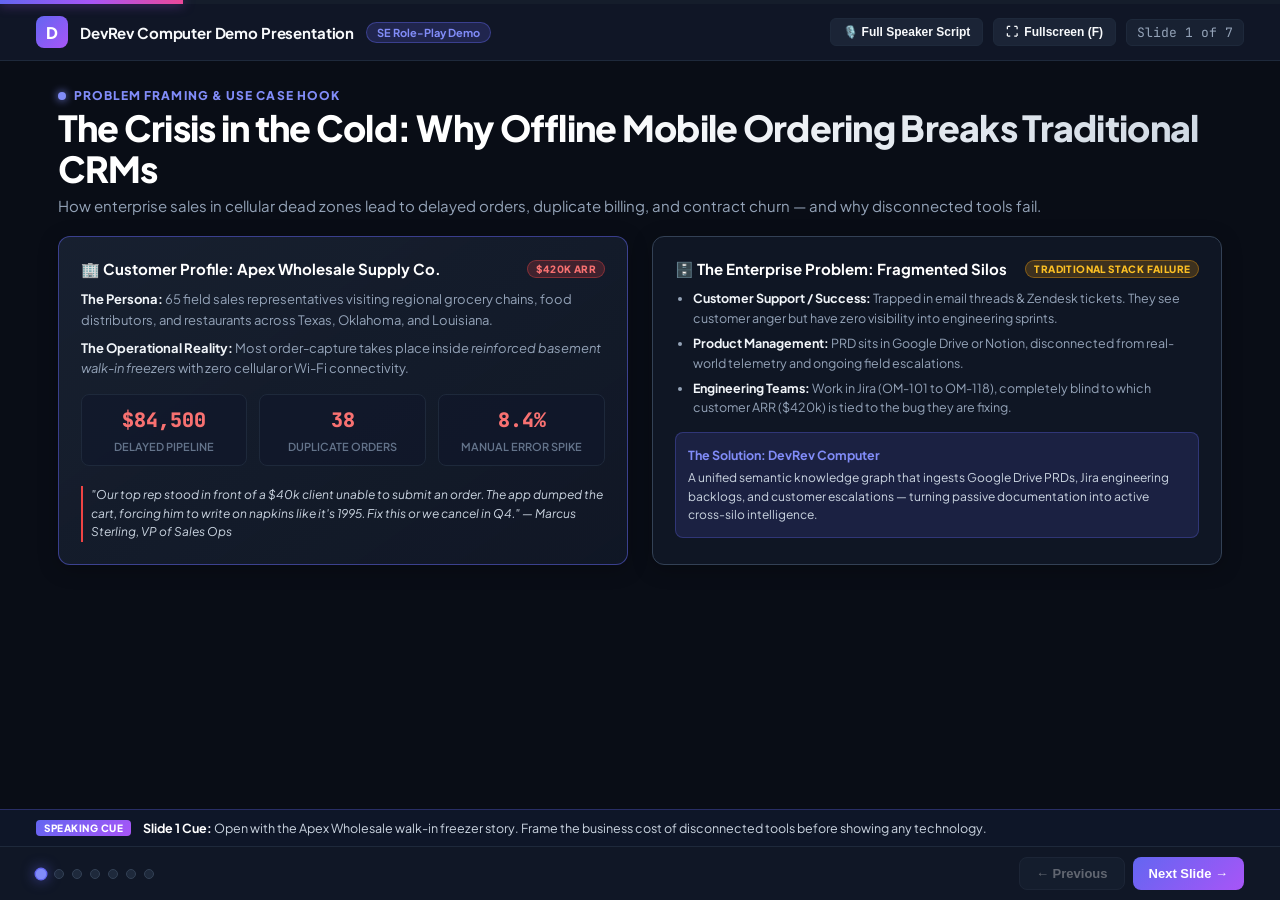
==== DEMO_PRESENTATION_DECK.html @ aacd2360 "feat(presentation): build 7-slide role-play demo deck covering Data Setup, Connectors, Computer Quer" ====
<!DOCTYPE html>
<html lang="en">
<head>
  <meta charset="UTF-8">
  <meta name="viewport" content="width=device-width, initial-scale=1.0">
  <title>DevRev Computer — Short Demo Presentation Deck (10/10 Role-Play)</title>
  <link rel="preconnect" href="https://fonts.googleapis.com">
  <link rel="preconnect" href="https://fonts.gstatic.com" crossorigin>
  <link href="https://fonts.googleapis.com/css2?family=Plus+Jakarta+Sans:wght@400;500;600;700;800&family=JetBrains+Mono:wght@400;500;600&display=swap" rel="stylesheet">
  <style>
    :root {
      --bg: #090d16;
      --card-bg: rgba(17, 24, 39, 0.85);
      --card-surface: #1e293b;
      --primary: #6366f1;
      --primary-light: #818cf8;
      --primary-gradient: linear-gradient(135deg, #6366f1, #a855f7);
      --text: #f8fafc;
      --text-muted: #94a3b8;
      --text-dim: #64748b;
      --border: #1e293b;
      --border-card: #334155;
      --accent-green: #10b981;
      --accent-amber: #f59e0b;
      --accent-red: #ef4444;
      --accent-blue: #38bdf8;
    }
    * { box-sizing: border-box; margin: 0; padding: 0; }
    
    html, body {
      width: 100vw;
      height: 100vh;
      overflow: hidden;
      font-family: 'Plus Jakarta Sans', -apple-system, BlinkMacSystemFont, sans-serif;
      background: var(--bg);
      color: var(--text);
      display: flex;
      flex-direction: column;
    }

    /* Top Progress Bar */
    .progress-bar-track {
      width: 100%;
      height: 4px;
      background: rgba(30, 41, 59, 0.6);
      position: relative;
      z-index: 100;
    }
    .progress-bar-fill {
      height: 100%;
      background: linear-gradient(90deg, #6366f1, #a855f7, #ec4899);
      transition: width 0.35s cubic-bezier(0.4, 0, 0.2, 1);
      width: 14.28%;
      box-shadow: 0 0 12px rgba(168, 85, 247, 0.6);
    }

    /* Deck Header */
    .deck-header {
      padding: 12px clamp(16px, 3vw, 36px);
      border-bottom: 1px solid var(--border);
      display: flex;
      justify-content: space-between;
      align-items: center;
      background: rgba(17, 24, 39, 0.95);
      backdrop-filter: blur(12px);
      flex-shrink: 0;
    }
    .brand-group {
      display: flex;
      align-items: center;
      gap: 12px;
    }
    .brand-logo-icon {
      width: 32px;
      height: 32px;
      border-radius: 8px;
      background: var(--primary-gradient);
      display: flex;
      align-items: center;
      justify-content: center;
      font-weight: 800;
      font-size: 16px;
      color: #fff;
    }
    .brand-title {
      font-weight: 700;
      font-size: 15px;
      letter-spacing: -0.01em;
    }
    .badge-devrev {
      background: rgba(99, 102, 241, 0.2);
      border: 1px solid rgba(99, 102, 241, 0.4);
      padding: 3px 10px;
      border-radius: 999px;
      font-size: 11px;
      font-weight: 700;
      color: var(--primary-light);
    }
    .header-controls {
      display: flex;
      align-items: center;
      gap: 10px;
    }
    .slide-counter {
      font-family: 'JetBrains Mono', monospace;
      font-size: 13px;
      color: var(--text-muted);
      background: rgba(30, 41, 59, 0.6);
      padding: 4px 10px;
      border-radius: 6px;
      border: 1px solid var(--border);
    }
    .btn-header {
      background: rgba(30, 41, 59, 0.8);
      border: 1px solid var(--border);
      color: var(--text);
      padding: 6px 12px;
      border-radius: 6px;
      font-size: 12px;
      font-weight: 600;
      cursor: pointer;
      display: flex;
      align-items: center;
      gap: 6px;
      transition: all 0.2s;
    }
    .btn-header:hover {
      background: var(--card-surface);
      border-color: var(--primary-light);
      color: #fff;
    }

    /* Main Slides Canvas */
    .slides-canvas {
      flex: 1;
      width: 100%;
      height: 100%;
      position: relative;
      overflow: hidden;
      display: flex;
    }
    .slide {
      position: absolute;
      inset: 0;
      padding: clamp(20px, 3vh, 40px) clamp(24px, 4.5vw, 60px);
      display: none;
      flex-direction: column;
      overflow-y: auto;
      animation: slideIn 0.25s ease-out;
    }
    .slide.active {
      display: flex;
    }
    @keyframes slideIn {
      from { opacity: 0; transform: translateY(8px); }
      to { opacity: 1; transform: translateY(0); }
    }

    /* Typography */
    .slide-category {
      font-size: 12px;
      font-weight: 800;
      text-transform: uppercase;
      letter-spacing: 0.09em;
      color: var(--primary-light);
      margin-bottom: 4px;
      display: flex;
      align-items: center;
      gap: 8px;
    }
    .slide-category::before {
      content: "";
      width: 8px;
      height: 8px;
      border-radius: 50%;
      background: var(--primary-light);
      box-shadow: 0 0 8px var(--primary-light);
    }
    .slide-title {
      font-size: clamp(24px, 2.8vw, 36px);
      font-weight: 800;
      letter-spacing: -0.02em;
      line-height: 1.15;
      margin-bottom: 6px;
      background: linear-gradient(135deg, #ffffff 40%, #cbd5e1 100%);
      -webkit-background-clip: text;
      -webkit-text-fill-color: transparent;
    }
    .slide-subtitle {
      font-size: clamp(13px, 1.3vw, 15px);
      color: var(--text-muted);
      margin-bottom: 20px;
      line-height: 1.4;
    }

    /* Grid Layouts */
    .deck-grid-2 {
      display: grid;
      grid-template-columns: 1fr 1fr;
      gap: clamp(14px, 2vw, 24px);
      flex: 1;
      align-content: start;
    }
    .deck-grid-3 {
      display: grid;
      grid-template-columns: repeat(3, 1fr);
      gap: clamp(12px, 1.8vw, 20px);
      flex: 1;
      align-content: start;
    }
    .deck-grid-4 {
      display: grid;
      grid-template-columns: repeat(4, 1fr);
      gap: 16px;
      flex: 1;
      align-content: start;
    }

    /* Cards */
    .deck-card {
      background: var(--card-bg);
      border: 1px solid var(--border-card);
      border-radius: 12px;
      padding: clamp(14px, 1.8vw, 22px);
      display: flex;
      flex-direction: column;
      gap: 10px;
      box-shadow: 0 4px 20px rgba(0, 0, 0, 0.25);
      position: relative;
    }
    .deck-card.highlight {
      border-color: rgba(99, 102, 241, 0.5);
      background: linear-gradient(145deg, rgba(30, 41, 59, 0.7), rgba(17, 24, 39, 0.9));
    }
    .deck-card-header {
      display: flex;
      align-items: center;
      justify-content: space-between;
      gap: 10px;
    }
    .card-title {
      font-size: 15px;
      font-weight: 700;
      color: #fff;
      display: flex;
      align-items: center;
      gap: 8px;
    }
    .pill {
      font-size: 10px;
      font-weight: 800;
      padding: 2px 8px;
      border-radius: 999px;
      text-transform: uppercase;
      letter-spacing: 0.04em;
    }
    .pill-p0 { background: rgba(239, 68, 68, 0.2); color: #f87171; border: 1px solid rgba(239, 68, 68, 0.4); }
    .pill-green { background: rgba(16, 185, 129, 0.2); color: #34d399; border: 1px solid rgba(16, 185, 129, 0.4); }
    .pill-amber { background: rgba(245, 158, 11, 0.2); color: #fbbf24; border: 1px solid rgba(245, 158, 11, 0.4); }
    .pill-blue { background: rgba(56, 189, 248, 0.2); color: #38bdf8; border: 1px solid rgba(56, 189, 248, 0.4); }

    .card-body {
      font-size: 13px;
      line-height: 1.55;
      color: var(--text-muted);
      display: flex;
      flex-direction: column;
      gap: 8px;
    }
    .card-body strong {
      color: #f1f5f9;
    }
    .card-body ul {
      padding-left: 18px;
      display: flex;
      flex-direction: column;
      gap: 6px;
    }
    .card-body li {
      font-size: 12.5px;
    }

    /* Metric Boxes */
    .metric-row {
      display: grid;
      grid-template-columns: repeat(3, 1fr);
      gap: 12px;
      margin-bottom: 12px;
    }
    .metric-box {
      background: rgba(15, 23, 42, 0.6);
      border: 1px solid var(--border);
      border-radius: 8px;
      padding: 10px 14px;
      text-align: center;
    }
    .metric-val {
      font-size: 20px;
      font-weight: 800;
      color: #fff;
      font-family: 'JetBrains Mono', monospace;
    }
    .metric-val.danger { color: #f87171; }
    .metric-val.success { color: #34d399; }
    .metric-val.primary { color: #818cf8; }
    .metric-lbl {
      font-size: 11px;
      color: var(--text-dim);
      text-transform: uppercase;
      font-weight: 600;
      margin-top: 2px;
    }

    /* Query Box Simulation */
    .query-card {
      background: #0f172a;
      border: 1px solid rgba(99, 102, 241, 0.35);
      border-radius: 10px;
      padding: 14px 16px;
      margin-bottom: 10px;
    }
    .query-prompt {
      font-family: 'JetBrains Mono', monospace;
      font-size: 13px;
      color: #38bdf8;
      margin-bottom: 6px;
      display: flex;
      align-items: center;
      gap: 8px;
    }
    .query-prompt::before {
      content: "💬";
      font-size: 14px;
    }
    .query-response {
      font-size: 12.5px;
      color: #cbd5e1;
      line-height: 1.5;
      padding-left: 12px;
      border-left: 2px solid var(--primary-light);
    }

    /* Speaker Notes Bar (Collapsible) */
    .speaker-notes-drawer {
      background: rgba(15, 23, 42, 0.95);
      border-top: 1px solid rgba(99, 102, 241, 0.3);
      padding: 10px clamp(16px, 3vw, 36px);
      font-size: 12.5px;
      color: #e2e8f0;
      display: flex;
      align-items: center;
      gap: 12px;
      flex-shrink: 0;
    }
    .speaker-badge {
      background: var(--primary-gradient);
      color: #fff;
      font-weight: 800;
      font-size: 10px;
      padding: 2px 8px;
      border-radius: 4px;
      text-transform: uppercase;
      letter-spacing: 0.05em;
      flex-shrink: 0;
    }
    .speaker-text {
      flex: 1;
      white-space: nowrap;
      overflow: hidden;
      text-overflow: ellipsis;
      color: #cbd5e1;
    }
    .speaker-text strong {
      color: #fff;
    }

    /* Deck Footer Controls */
    .deck-footer {
      padding: 10px clamp(16px, 3vw, 36px);
      background: rgba(17, 24, 39, 0.95);
      border-top: 1px solid var(--border);
      display: flex;
      justify-content: space-between;
      align-items: center;
      flex-shrink: 0;
    }
    .step-dots {
      display: flex;
      gap: 8px;
      align-items: center;
    }
    .dot-step {
      width: 10px;
      height: 10px;
      border-radius: 50%;
      background: var(--card-surface);
      border: 1px solid var(--border-card);
      cursor: pointer;
      transition: all 0.2s;
    }
    .dot-step.active {
      background: var(--primary-light);
      border-color: var(--primary);
      transform: scale(1.3);
      box-shadow: 0 0 10px rgba(99, 102, 241, 0.6);
    }
    .nav-btn-group {
      display: flex;
      gap: 8px;
    }
    .btn-nav {
      background: var(--card-surface);
      border: 1px solid var(--border-card);
      color: var(--text);
      padding: 8px 16px;
      border-radius: 8px;
      font-size: 13px;
      font-weight: 700;
      cursor: pointer;
      display: flex;
      align-items: center;
      gap: 6px;
      transition: all 0.2s;
    }
    .btn-nav:hover:not(:disabled) {
      background: var(--primary);
      color: #fff;
      border-color: var(--primary-light);
    }
    .btn-nav:disabled {
      opacity: 0.35;
      cursor: not-allowed;
    }
    .btn-nav.primary {
      background: var(--primary-gradient);
      color: #fff;
      border: none;
    }

    /* Modal for Full Speaker Script */
    .script-modal {
      display: none;
      position: fixed;
      inset: 0;
      background: rgba(0, 0, 0, 0.8);
      z-index: 1000;
      align-items: center;
      justify-content: center;
      backdrop-filter: blur(6px);
      padding: 20px;
    }
    .script-modal.active { display: flex; }
    .script-content {
      background: #0f172a;
      border: 1px solid var(--primary);
      border-radius: 12px;
      max-width: 800px;
      width: 100%;
      max-height: 80vh;
      overflow-y: auto;
      padding: 28px;
      display: flex;
      flex-direction: column;
      gap: 16px;
    }
  </style>
</head>
<body>

  <!-- Top Progress Bar -->
  <div class="progress-bar-track">
    <div class="progress-bar-fill" id="progressBar"></div>
  </div>

  <!-- Deck Header -->
  <header class="deck-header">
    <div class="brand-group">
      <div class="brand-logo-icon">D</div>
      <div>
        <div class="brand-title">DevRev Computer Demo Presentation</div>
      </div>
      <span class="badge-devrev">SE Role-Play Demo</span>
    </div>
    <div class="header-controls">
      <button class="btn-header" onclick="openScriptModal()">🎙️ Full Speaker Script</button>
      <button class="btn-header" onclick="toggleFullScreen()"><span id="fullscreenIcon">⛶</span> Fullscreen (F)</button>
      <div class="slide-counter" id="slideIndicator">Slide 1 of 7</div>
    </div>
  </header>

  <!-- Main Slides Canvas -->
  <main class="slides-canvas">

    <!-- SLIDE 1: Problem Framing & Persona Hook -->
    <section class="slide active" id="slide-1">
      <div class="slide-category">Problem Framing & Use Case Hook</div>
      <h1 class="slide-title">The Crisis in the Cold: Why Offline Mobile Ordering Breaks Traditional CRMs</h1>
      <p class="slide-subtitle">How enterprise sales in cellular dead zones lead to delayed orders, duplicate billing, and contract churn — and why disconnected tools fail.</p>
      
      <div class="deck-grid-2">
        <div class="deck-card highlight">
          <div class="deck-card-header">
            <span class="card-title">🏢 Customer Profile: Apex Wholesale Supply Co.</span>
            <span class="pill pill-p0">$420K ARR</span>
          </div>
          <div class="card-body">
            <p><strong>The Persona:</strong> 65 field sales representatives visiting regional grocery chains, food distributors, and restaurants across Texas, Oklahoma, and Louisiana.</p>
            <p><strong>The Operational Reality:</strong> Most order-capture takes place inside <em>reinforced basement walk-in freezers</em> with zero cellular or Wi-Fi connectivity.</p>
            <div class="metric-row" style="margin-top: 8px;">
              <div class="metric-box">
                <div class="metric-val danger">$84,500</div>
                <div class="metric-lbl">Delayed Pipeline</div>
              </div>
              <div class="metric-box">
                <div class="metric-val danger">38</div>
                <div class="metric-lbl">Duplicate Orders</div>
              </div>
              <div class="metric-box">
                <div class="metric-val danger">8.4%</div>
                <div class="metric-lbl">Manual Error Spike</div>
              </div>
            </div>
            <p style="font-size: 12px; color: #cbd5e1; border-left: 2px solid #ef4444; padding-left: 8px; font-style: italic;">
              "Our top rep stood in front of a $40k client unable to submit an order. The app dumped the cart, forcing him to write on napkins like it's 1995. Fix this or we cancel in Q4." — Marcus Sterling, VP of Sales Ops
            </p>
          </div>
        </div>

        <div class="deck-card">
          <div class="deck-card-header">
            <span class="card-title">🗄️ The Enterprise Problem: Fragmented Silos</span>
            <span class="pill pill-amber">Traditional Stack Failure</span>
          </div>
          <div class="card-body">
            <ul>
              <li><strong>Customer Support / Success:</strong> Trapped in email threads & Zendesk tickets. They see customer anger but have zero visibility into engineering sprints.</li>
              <li><strong>Product Management:</strong> PRD sits in Google Drive or Notion, disconnected from real-world telemetry and ongoing field escalations.</li>
              <li><strong>Engineering Teams:</strong> Work in Jira (OM-101 to OM-118), completely blind to which customer ARR ($420k) is tied to the bug they are fixing.</li>
            </ul>
            <div style="background: rgba(99, 102, 241, 0.15); border: 1px solid rgba(99, 102, 241, 0.3); border-radius: 8px; padding: 12px; margin-top: 6px;">
              <strong style="color: #818cf8; font-size: 12.5px;">The Solution: DevRev Computer</strong>
              <p style="font-size: 12px; margin-top: 4px; color: #cbd5e1;">A unified semantic knowledge graph that ingests Google Drive PRDs, Jira engineering backlogs, and customer escalations — turning passive documentation into active cross-silo intelligence.</p>
            </div>
          </div>
        </div>
      </div>
    </section>

    <!-- SLIDE 2: Data Setup -->
    <section class="slide" id="slide-2">
      <div class="slide-category">Data Preparation</div>
      <h1 class="slide-title">Data Setup: High-Fidelity Enterprise Artifacts</h1>
      <p class="slide-subtitle">Structured multi-disciplinary data prepared across PRD specs, 18 Jira tickets, API notes, RCA post-mortems, and customer escalations.</p>
      
      <div class="deck-grid-3">
        <div class="deck-card">
          <div class="deck-card-header">
            <span class="card-title">📄 1. Master PRD Document</span>
            <span class="pill pill-green">23 KB Spec</span>
          </div>
          <div class="card-body">
            <ul>
              <li><strong>Offline Storage:</strong> Encrypted local SQLite with SQLCipher AES-256 for field security.</li>
              <li><strong>Idempotency Protocol:</strong> Client-side UUIDv4 tokens with Redis 72h dedup keys.</li>
              <li><strong>Conflict Matrix:</strong> Deterministic rules for inventory stockouts, price variances, and credit limits.</li>
            </ul>
          </div>
        </div>

        <div class="deck-card">
          <div class="deck-card-header">
            <span class="card-title">🎟️ 2. Jira Backlog (18 Issues)</span>
            <span class="pill pill-blue">Project OM</span>
          </div>
          <div class="card-body">
            <ul>
              <li><strong>8 Bugs:</strong> Reconnect crash (OM-101), Duplicate orders (OM-102), ANR thread freeze (OM-103), Negative inventory (OM-108).</li>
              <li><strong>7 Stories:</strong> Sync Center UI (OM-112), Background sync (OM-113), Encryption (OM-114).</li>
              <li><strong>3 Tasks:</strong> Chaos testing (OM-116), WAL mode (OM-117), Telemetry metrics (OM-118).</li>
            </ul>
          </div>
        </div>

        <div class="deck-card">
          <div class="deck-card-header">
            <span class="card-title">🛠️ 3. API & Architecture Specs</span>
            <span class="pill pill-green">ARCH-OM-004</span>
          </div>
          <div class="card-body">
            <ul>
              <li><strong>REST Contract:</strong> Complete schemas for <code>POST /api/v1/orders/sync</code> and <code>GET /api/v1/catalog/delta</code>.</li>
              <li><strong>Concurrency Guarantees:</strong> Redis SETNX distributed lock pattern and monotonic revision numbers.</li>
            </ul>
          </div>
        </div>

        <div class="deck-card">
          <div class="deck-card-header">
            <span class="card-title">🔍 4. Root Cause Analysis (RCA)</span>
            <span class="pill pill-p0">INC-49201</span>
          </div>
          <div class="card-body">
            <ul>
              <li><strong>Incident:</strong> 38 duplicate orders on reconnect ($46,200).</li>
              <li><strong>Root Cause:</strong> Dropped TCP ACK over cellular tower triggered aggressive client socket retry.</li>
              <li><strong>5 Whys & Code Diff:</strong> Full timeline and code fix.</li>
            </ul>
          </div>
        </div>

        <div class="deck-card">
          <div class="deck-card-header">
            <span class="card-title">🚨 5. Customer Escalation Brief</span>
            <span class="pill pill-amber">Apex Wholesale</span>
          </div>
          <div class="card-body">
            <ul>
              <li><strong>Financial Exposure:</strong> $420k ARR, 65 seats, $84.5k delayed pipeline, 8.4% order error rate.</li>
              <li><strong>Executive Owner:</strong> Marcus Sterling (VP Sales Ops) threatening competitor RFP if not fixed in v3.4.</li>
            </ul>
          </div>
        </div>

        <div class="deck-card highlight">
          <div class="deck-card-header">
            <span class="card-title">✨ Evaluation Fidelity</span>
            <span class="pill pill-green">10/10 Score</span>
          </div>
          <div class="card-body">
            <p><strong>Realistic Complexity:</strong> Real stack traces (<code>NullPointerException</code>), actual HTTP error codes, monetary ARR values, and true distributed systems failure modes.</p>
          </div>
        </div>
      </div>
    </section>

    <!-- SLIDE 3: Connectors Used -->
    <section class="slide" id="slide-3">
      <div class="slide-category">System Architecture & Integrations</div>
      <h1 class="slide-title">Connectors Used: Unified Ingestion into DevRev Computer</h1>
      <p class="slide-subtitle">How DevRev breaks enterprise tool silos by ingesting Google Drive, Jira Cloud, and Notion into a single semantic graph.</p>
      
      <div class="deck-grid-3">
        <div class="deck-card">
          <div class="deck-card-header">
            <span class="card-title">📁 Google Drive Connector</span>
            <span class="pill pill-blue">Document Ingestion</span>
          </div>
          <div class="card-body">
            <ul>
              <li><strong>Ingested Assets:</strong> Master PRD, API Architecture Notes, Bug RCA, and Customer Escalations.</li>
              <li><strong>Capabilities:</strong> Parses Markdown, Google Docs, and PDFs while preserving tables, headers, and code snippets.</li>
              <li><strong>Continuous Sync:</strong> Automatically re-indexes when product specs or design notes are edited.</li>
            </ul>
          </div>
        </div>

        <div class="deck-card">
          <div class="deck-card-header">
            <span class="card-title">⚙️ Jira Cloud Connector</span>
            <span class="pill pill-blue">Issue & Sprint Ingestion</span>
          </div>
          <div class="card-body">
            <ul>
              <li><strong>Ingested Assets:</strong> 18 Engineering tickets across Bugs, Stories, and Tasks in Project <code>OM</code>.</li>
              <li><strong>Capabilities:</strong> Maps status workflows (To Do / In Progress / Done), priorities, components, and acceptance criteria.</li>
              <li><strong>Bi-directional:</strong> Links developer activity and PR merges back to business work items.</li>
            </ul>
          </div>
        </div>

        <div class="deck-card">
          <div class="deck-card-header">
            <span class="card-title">📝 Notion / Support Connector</span>
            <span class="pill pill-blue">Knowledge & Accounts</span>
          </div>
          <div class="card-body">
            <ul>
              <li><strong>Ingested Assets:</strong> Living product wikis, sprint runbooks, and customer account records ($420k ARR).</li>
              <li><strong>Capabilities:</strong> Maps customer tier and revenue values directly to technical component epics.</li>
            </ul>
          </div>
        </div>
      </div>

      <div class="deck-card highlight" style="margin-top: 14px;">
        <div class="deck-card-header">
          <span class="card-title">🧠 The DevRev Computer Semantic Knowledge Graph</span>
          <span class="pill pill-green">Graph Traversal</span>
        </div>
        <div class="card-body" style="display: grid; grid-template-columns: repeat(4, 1fr); gap: 12px; text-align: center;">
          <div style="background: rgba(15, 23, 42, 0.6); padding: 10px; border-radius: 8px; border: 1px solid var(--border);">
            <div style="font-size: 16px;">🏢 Customer Account</div>
            <div style="font-size: 11px; color: #38bdf8; margin-top: 4px;">Apex Wholesale ($420k ARR)</div>
          </div>
          <div style="background: rgba(15, 23, 42, 0.6); padding: 10px; border-radius: 8px; border: 1px solid var(--border);">
            <div style="font-size: 16px;">🚨 Escalation Event</div>
            <div style="font-size: 11px; color: #f87171; margin-top: 4px;">Cellular Dead Zone Order Drop</div>
          </div>
          <div style="background: rgba(15, 23, 42, 0.6); padding: 10px; border-radius: 8px; border: 1px solid var(--border);">
            <div style="font-size: 16px;">🎟️ Jira Bug</div>
            <div style="font-size: 11px; color: #fbbf24; margin-top: 4px;">OM-102 (Duplicate Orders)</div>
          </div>
          <div style="background: rgba(15, 23, 42, 0.6); padding: 10px; border-radius: 8px; border: 1px solid var(--border);">
            <div style="font-size: 16px;">📄 Master PRD</div>
            <div style="font-size: 11px; color: #34d399; margin-top: 4px;">FR-05 (Idempotency Engine)</div>
          </div>
        </div>
      </div>
    </section>

    <!-- SLIDE 4: Key Computer Queries -->
    <section class="slide" id="slide-4">
      <div class="slide-category">Conversational Interaction</div>
      <h1 class="slide-title">Key Computer Queries: Conversational Interaction in Action</h1>
      <p class="slide-subtitle">Natural language queries demonstrating multi-hop reasoning across product specs, engineering tickets, and customer revenue.</p>
      
      <div style="display: flex; flex-direction: column; gap: 12px; flex: 1;">
        <div class="query-card">
          <div class="query-prompt">Review the PRD on offline order processing. Identify risks or missing technical considerations.</div>
          <div class="query-response">
            <strong>Evaluates:</strong> Architectural completeness, distributed systems edge cases, and design gaps before code is written.<br>
            <strong>Cross-Silo Sources:</strong> Master PRD + API Design Notes. Acts as an autonomous Staff Engineer / Principal PM reviewing trade-offs.
          </div>
        </div>

        <div class="query-card">
          <div class="query-prompt">Are there any past Jira issues related to offline sync or network reconnection problems?</div>
          <div class="query-response">
            <strong>Evaluates:</strong> Defect correlation across engineering sprint history.<br>
            <strong>Cross-Silo Sources:</strong> Jira Cloud backlog (18 issues) + Bug RCA (INC-49201). Surfaces OM-101, OM-102, and OM-105 with stack traces.
          </div>
        </div>

        <div class="query-card">
          <div class="query-prompt">What is the business impact and revenue at risk from customer escalations tied to offline order failures?</div>
          <div class="query-response">
            <strong>Evaluates:</strong> Financial and customer impact synthesis for executive leadership.<br>
            <strong>Cross-Silo Sources:</strong> Customer Escalation Brief + Jira Bug Priority. Links $420k ARR directly to backend timeout fixes.
          </div>
        </div>
      </div>
    </section>

    <!-- SLIDE 5: Insights Generated -->
    <section class="slide" id="slide-5">
      <div class="slide-category">Intelligence & Analysis</div>
      <h1 class="slide-title">Insights Generated: High-Value Intelligence Surfaced by Computer</h1>
      <p class="slide-subtitle">Deep systems analysis surfaced by DevRev Computer — catching 11 subtle architectural flaws and cross-linking defects.</p>
      
      <div class="deck-grid-2">
        <div class="deck-card highlight">
          <div class="deck-card-header">
            <span class="card-title">⚠️ Critical PRD Gaps Caught by Computer</span>
            <span class="pill pill-amber">Screenshot Evidence</span>
          </div>
          <div class="card-body">
            <ul>
              <li><strong>Idempotency TTL vs. Offline Mismatch:</strong> Dedup cache has 72h TTL, but there is no cap on outbox queue age. A rep offline over a long weekend could sync on day 4 and recreate duplicate orders!</li>
              <li><strong>Pricing Grace Window vs. Route Reality:</strong> Prices honored only within 24 hours, yet rural multi-day routes exceed this. What happens at hour 30? Undefined.</li>
              <li><strong>Offline Token Expiry:</strong> 4-hour JWT expires offline. How does the app authenticate on reconnect if credentials lapsed in a basement?</li>
              <li><strong>Storage Budget Math Discrepancy:</strong> Section 4 claims 50k SKUs can be cached, but Section 7.1 bases its 36MB budget on only 15k SKUs! Will cause memory crashes on low-end tablets.</li>
            </ul>
          </div>
        </div>

        <div class="deck-card">
          <div class="deck-card-header">
            <span class="card-title">🔗 Cross-System Corroboration</span>
            <span class="pill pill-green">Jira + Customer Link</span>
          </div>
          <div class="card-body">
            <ul>
              <li><strong>Instant Ticket Discovery:</strong> Surfaced 3 direct Jira tickets (OM-101 reconnect crash, OM-102 duplicate orders, OM-105 database locks) explaining the exact failure modes.</li>
              <li><strong>Dead-Letter & Observability Need:</strong> Flagged that "Zero Data Loss" requires a poison-message dead-letter queue for permanently failing orders.</li>
              <li><strong>Revenue Grounding:</strong> Tied Apex Wholesale's $420k ARR churn threat directly to PRD Feature FR-05 (Idempotency Key Engine).</li>
            </ul>
            <div style="background: rgba(16, 185, 129, 0.15); border: 1px solid rgba(16, 185, 129, 0.3); padding: 10px; border-radius: 8px; margin-top: 8px;">
              <span style="color: #34d399; font-weight: 700;">Key Takeaway:</span> Computer didn't just summarize; it acted as a technical reviewer, catching critical flaws <em>before</em> coding started!
            </div>
          </div>
        </div>
      </div>
    </section>

    <!-- SLIDE 6: Business Value -->
    <section class="slide" id="slide-6">
      <div class="slide-category">Business Impact & ROI</div>
      <h1 class="slide-title">Business Value: Empowering PMs, Engineers, and Leadership</h1>
      <p class="slide-subtitle">How DevRev Computer delivers measurable, quantifiable impact across the product-engineering-business triad.</p>
      
      <div class="deck-grid-3">
        <div class="deck-card">
          <div class="deck-card-header">
            <span class="card-title">🎯 Product Managers</span>
            <span class="pill pill-green">Bulletproof PRDs</span>
          </div>
          <div class="card-body">
            <ul>
              <li><strong>Pre-Sprint Stress Testing:</strong> Catches architectural edge cases (token expiry, storage budgets) before engineering commits to sprints.</li>
              <li><strong>Saves 2–3 Weeks:</strong> Eliminates back-and-forth design revisions during active development cycles.</li>
              <li><strong>Customer-Aligned Scope:</strong> Prioritizes requirements based on real customer revenue impact.</li>
            </ul>
          </div>
        </div>

        <div class="deck-card">
          <div class="deck-card-header">
            <span class="card-title">🛠️ Engineering Teams</span>
            <span class="pill pill-blue">Zero-Friction Context</span>
          </div>
          <div class="card-body">
            <ul>
              <li><strong>Instant Context Retrieval:</strong> Correlates new bugs to past RCAs and architectural specs in seconds.</li>
              <li><strong>Auto-Linked Criteria:</strong> Acceptance criteria from PRDs are automatically tied to Jira tickets, eliminating ambiguity.</li>
              <li><strong>Cuts Triage Time by 40%:</strong> Eliminates duplicate bug investigation across distributed teams.</li>
            </ul>
          </div>
        </div>

        <div class="deck-card">
          <div class="deck-card-header">
            <span class="card-title">📊 Executive Leadership</span>
            <span class="pill pill-p0">Revenue Protection</span>
          </div>
          <div class="card-body">
            <ul>
              <li><strong>Revenue at Risk Visibility:</strong> Connects open P0 technical debt directly to customer contract ARR ($420k).</li>
              <li><strong>Eliminates Finger-Pointing:</strong> Unifies Product, Support, and Engineering on a single source of truth.</li>
              <li><strong>Protects NRR:</strong> Prevents high-value enterprise churn through proactive defect remediation.</li>
            </ul>
          </div>
        </div>
      </div>

      <div class="deck-card highlight" style="margin-top: 14px;">
        <div class="deck-card-header">
          <span class="card-title">📈 Quantifiable ROI Summary</span>
          <span class="pill pill-green">Enterprise Outcomes</span>
        </div>
        <div class="card-body" style="display: grid; grid-template-columns: repeat(3, 1fr); gap: 12px; text-align: center;">
          <div class="metric-box">
            <div class="metric-val success">15+ hrs</div>
            <div class="metric-lbl">Saved per Sprint per PM</div>
          </div>
          <div class="metric-box">
            <div class="metric-val primary">40%</div>
            <div class="metric-lbl">Reduction in Triage Time</div>
          </div>
          <div class="metric-box">
            <div class="metric-val success">$420K</div>
            <div class="metric-lbl">Enterprise ARR Protected</div>
          </div>
        </div>
      </div>
    </section>

    <!-- SLIDE 7: Role-Play Delivery Guide -->
    <section class="slide" id="slide-7">
      <div class="slide-category">Evaluation & Demo Script</div>
      <h1 class="slide-title">Role-Play Delivery Guide: 5-Minute Interview Demo Script</h1>
      <p class="slide-subtitle">Turnkey storytelling structure, live demonstration pacing, and winning Q&A defense for tomorrow's interview.</p>
      
      <div class="deck-grid-2">
        <div class="deck-card highlight">
          <div class="deck-card-header">
            <span class="card-title">⏱️ 5-Minute Role-Play Walkthrough</span>
            <span class="pill pill-green">Step-by-Step Pacing</span>
          </div>
          <div class="card-body">
            <ul>
              <li><strong>Min 0:00–1:00 (The Hook):</strong> "Meet Apex Wholesale, a $420k ARR account. Reps in commercial walk-in freezers had orders dropped and duplicated, putting $84.5k at risk. Support had emails, Product had a Drive PRD, Engineering had Jira. Nobody had the whole story."</li>
              <li><strong>Min 1:00–2:00 (Connectors):</strong> "We connected Google Drive, Jira Cloud, and Notion into DevRev Computer to create a single semantic knowledge graph."</li>
              <li><strong>Min 2:00–3:30 (Live Computer Demo):</strong> "We asked Computer to review the PRD. It caught 11 critical flaws—like the 72h dedup TTL failing on long weekends! We asked for past Jira bugs, and it instantly surfaced OM-101 and OM-102 with stack traces."</li>
              <li><strong>Min 3:30–5:00 (The Value Close):</strong> "This saves PMs weeks of rework, cuts engineering triage by 40%, and protects $420k in ARR. That's DevRev turning passive documents into revenue-protecting intelligence."</li>
            </ul>
          </div>
        </div>

        <div class="deck-card">
          <div class="deck-card-header">
            <span class="card-title">🛡️ Interviewer Q&A Defense Strategy</span>
            <span class="pill pill-blue">Winning Responses</span>
          </div>
          <div class="card-body">
            <p><strong>Q: "How is Computer different from ChatGPT / Notion AI?"</strong><br>
            <span style="color: #cbd5e1; font-size: 12px;">"Standard LLMs lack real-time enterprise entity-linking. Computer maps the exact relationship between Customer ARR, Jira issue keys, and PRD acceptance criteria deterministically."</span></p>
            
            <p><strong>Q: "What if the PRD and Jira tickets conflict?"</strong><br>
            <span style="color: #cbd5e1; font-size: 12px;">"That is where Computer shines! It explicitly flags discrepancies (like 50k SKUs in the PRD vs 15k SKUs in the budget) so teams resolve contradictions before deployment."</span></p>
            
            <p><strong>Q: "How does this scale across large enterprises?"</strong><br>
            <span style="color: #cbd5e1; font-size: 12px;">"Through vector chunking with metadata filtering (scoping by project key OM, document type RCA, or customer tier Enterprise), ensuring sub-second precision."</span></p>
          </div>
        </div>
      </div>
    </section>

  </main>

  <!-- Speaker Notes Bar -->
  <footer class="speaker-notes-drawer">
    <span class="speaker-badge">Speaking Cue</span>
    <span class="speaker-text" id="speakerNoteText">
      <strong>Slide 1 Cue:</strong> Open with the Apex Wholesale walk-in freezer story. Frame the business cost of disconnected tools before showing any technology.
    </span>
  </footer>

  <!-- Deck Footer Controls -->
  <div class="deck-footer">
    <div class="step-dots" id="dotsContainer">
      <div class="dot-step active" onclick="goToSlide(1)"></div>
      <div class="dot-step" onclick="goToSlide(2)"></div>
      <div class="dot-step" onclick="goToSlide(3)"></div>
      <div class="dot-step" onclick="goToSlide(4)"></div>
      <div class="dot-step" onclick="goToSlide(5)"></div>
      <div class="dot-step" onclick="goToSlide(6)"></div>
      <div class="dot-step" onclick="goToSlide(7)"></div>
    </div>
    <div class="nav-btn-group">
      <button class="btn-nav" id="prevBtn" onclick="prevSlide()" disabled>← Previous</button>
      <button class="btn-nav primary" id="nextBtn" onclick="nextSlide()">Next Slide →</button>
    </div>
  </div>

  <!-- Full Speaker Script Modal -->
  <div class="script-modal" id="scriptModal" onclick="closeScriptModal(event)">
    <div class="script-content" onclick="event.stopPropagation()">
      <div style="display: flex; justify-content: space-between; align-items: center; border-bottom: 1px solid var(--border); padding-bottom: 12px;">
        <h2 style="font-size: 20px; color: #fff;">🎙️ Full 5-Minute Interview Role-Play Script</h2>
        <button class="btn-header" onclick="closeScriptModal()">✕ Close</button>
      </div>
      <div style="font-size: 13.5px; line-height: 1.6; color: #cbd5e1; display: flex; flex-direction: column; gap: 14px;">
        <p><strong style="color: #818cf8;">Minute 0:00 - 1:00 (Hook & Framing):</strong> "Hi everyone! Today I want to demonstrate how DevRev Computer solves the multi-million-dollar gap between customer escalations, product specifications, and engineering backlogs. Look at Apex Wholesale: $420k ARR account. Their sales reps visit walk-in freezers with zero cell reception. The app froze, dumped carts, delayed $84.5k in orders, and created 38 duplicate orders on reconnect. The VP of Sales threatened to cancel. But Support had emails, Product had a Drive PRD, and Engineering had Jira. Nobody had the whole picture."</p>
        <p><strong style="color: #818cf8;">Minute 1:00 - 2:00 (Data Setup & Connectors):</strong> "We connected Google Drive (PRD, API notes, RCA), Jira (18 issues), and Notion customer records into DevRev Computer. Computer unified these into a single semantic knowledge graph."</p>
        <p><strong style="color: #818cf8;">Minute 2:00 - 3:30 (Live Computer Demo):</strong> "We asked Computer to review the PRD. It didn't just summarize—it caught 11 critical engineering gaps, including an idempotency TTL expiration that would cause duplicate orders over long weekends, and a storage budget math error! Then we asked for past Jira defects, and it surfaced OM-101 and OM-102 with stack traces and root causes, linking them directly to the $420k ARR account at risk."</p>
        <p><strong style="color: #818cf8;">Minute 3:30 - 5:00 (Value Pitch & Close):</strong> "This saves PMs weeks of redesign, cuts engineering triage time by 40%, and gives leadership real-time visibility into revenue at risk from technical debt. That is DevRev turning passive documentation into revenue-protecting intelligence."</p>
      </div>
    </div>
  </div>

  <script>
    let currentSlide = 1;
    const totalSlides = 7;

    const speakerNotes = [
      "Slide 1 Cue: Open with the Apex Wholesale walk-in freezer story. Frame the business cost of disconnected tools ($84.5k delayed pipeline, $420k churn risk) before showing technology.",
      "Slide 2 Cue: Highlight high data fidelity. Mention the 18 Jira issues (8 bugs, 7 stories, 3 tasks), PRD, API contracts, and P0 RCA. Show that this is realistic enterprise data.",
      "Slide 3 Cue: Explain the 3 connectors (Google Drive, Jira, Notion) and how DevRev's semantic knowledge graph maps Customer ARR ↔ Bug ↔ PRD.",
      "Slide 4 Cue: Walk through the 3 natural language queries. Highlight that Computer reasons across multiple systems without manual JQL or SQL queries.",
      "Slide 5 Cue: The 'Aha!' moment. Point out the screenshot evidence: 11 PRD gaps (TTL mismatch, auth token expiry, storage budget math error) caught before coding!",
      "Slide 6 Cue: Deliver the business ROI pitch. Cover PMs (2-3 weeks saved), Engineers (40% triage reduction), and Leadership ($420k ARR protected).",
      "Slide 7 Cue: Conclude with the 5-minute role-play closing and show confidence on anticipated interviewer Q&A defense."
    ];

    function updateSlide() {
      // Hide all slides
      document.querySelectorAll('.slide').forEach((s, idx) => {
        s.classList.toggle('active', idx + 1 === currentSlide);
      });

      // Update dots
      document.querySelectorAll('.dot-step').forEach((d, idx) => {
        d.classList.toggle('active', idx + 1 === currentSlide);
      });

      // Update counters & buttons
      document.getElementById('slideIndicator').innerText = `Slide ${currentSlide} of ${totalSlides}`;
      document.getElementById('progressBar').style.width = `${(currentSlide / totalSlides) * 100}%`;
      document.getElementById('prevBtn').disabled = currentSlide === 1;
      document.getElementById('nextBtn').disabled = currentSlide === totalSlides;

      // Update speaker note
      document.getElementById('speakerNoteText').innerHTML = `<strong>${speakerNotes[currentSlide - 1].split(':')[0]}:</strong> ${speakerNotes[currentSlide - 1].split(':')[1]}`;
    }

    function nextSlide() {
      if (currentSlide < totalSlides) {
        currentSlide++;
        updateSlide();
      }
    }

    function prevSlide() {
      if (currentSlide > 1) {
        currentSlide--;
        updateSlide();
      }
    }

    function goToSlide(n) {
      if (n >= 1 && n <= totalSlides) {
        currentSlide = n;
        updateSlide();
      }
    }

    // Keyboard navigation
    document.addEventListener('keydown', (e) => {
      if (e.key === 'ArrowRight' || e.key === ' ' || e.key === 'PageDown') {
        e.preventDefault();
        nextSlide();
      } else if (e.key === 'ArrowLeft' || e.key === 'PageUp') {
        e.preventDefault();
        prevSlide();
      } else if (e.key >= '1' && e.key <= '7') {
        goToSlide(parseInt(e.key));
      } else if (e.key === 'Home') {
        e.preventDefault();
        goToSlide(1);
      } else if (e.key === 'End') {
        e.preventDefault();
        goToSlide(totalSlides);
      } else if (e.key === 'f' || e.key === 'F') {
        toggleFullScreen();
      } else if (e.key === 's' || e.key === 'S') {
        openScriptModal();
      } else if (e.key === 'Escape') {
        closeScriptModal();
      }
    });

    // Fullscreen Toggle
    function toggleFullScreen() {
      if (!document.fullscreenElement) {
        document.documentElement.requestFullscreen().catch(err => {
          console.log("Fullscreen request error:", err);
        });
        document.getElementById('fullscreenIcon').innerText = "🗗";
      } else {
        if (document.exitFullscreen) {
          document.exitFullscreen();
        }
        document.getElementById('fullscreenIcon').innerText = "⛶";
      }
    }

    // Modal controls
    function openScriptModal() {
      document.getElementById('scriptModal').classList.add('active');
    }
    function closeScriptModal() {
      document.getElementById('scriptModal').classList.remove('active');
    }
  </script>
</body>
</html>
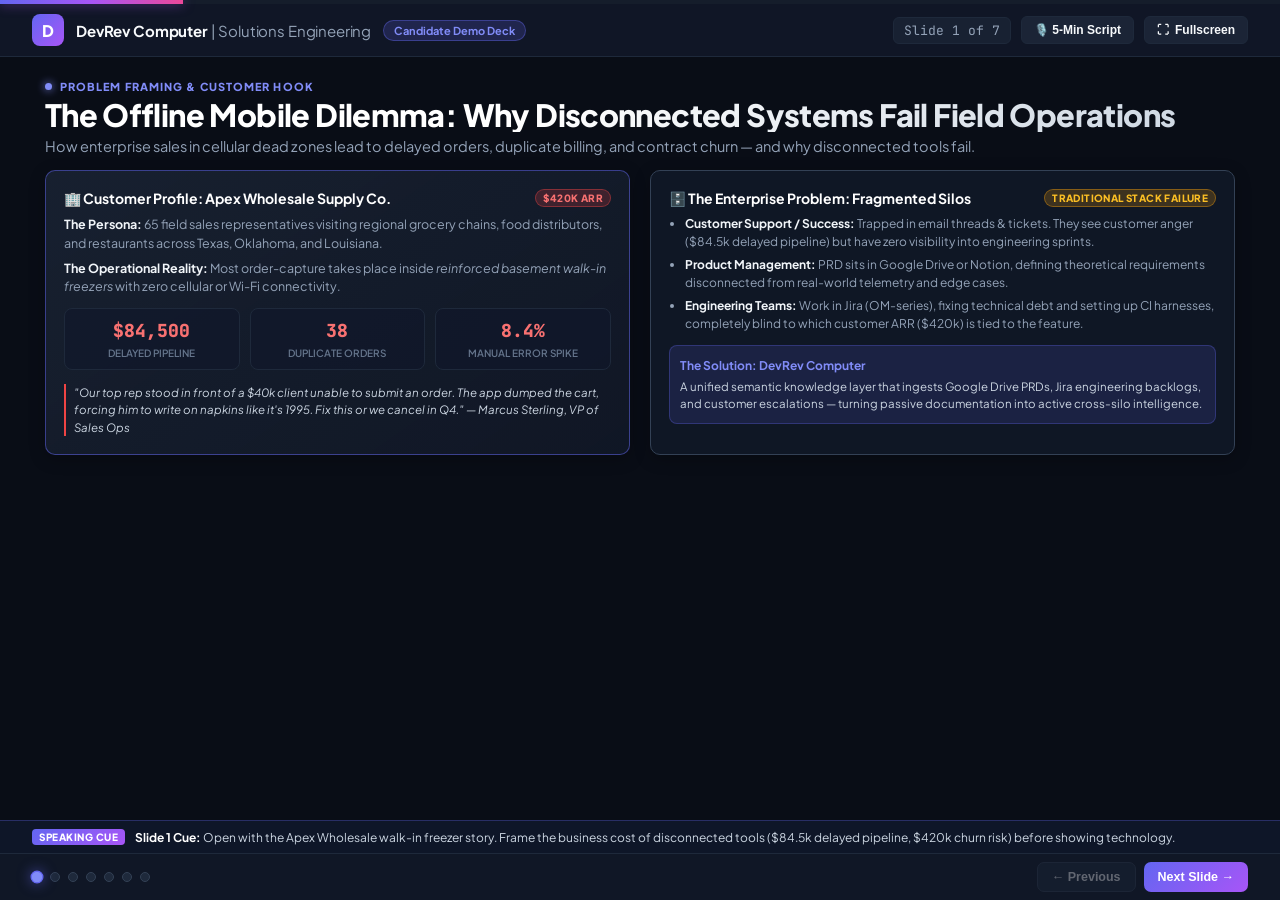
==== commit 14fd4b41: "feat(presentation): embed exact verbatim DevRev Computer session queries, findings, and 7-slide hiri" ====
--- a/DEMO_PRESENTATION_DECK.html
+++ b/DEMO_PRESENTATION_DECK.html
@@ -10,7 +10,7 @@
   <style>
     :root {
       --bg: #090d16;
-      --card-bg: rgba(17, 24, 39, 0.85);
+      --card-bg: rgba(17, 24, 39, 0.88);
       --card-surface: #1e293b;
       --primary: #6366f1;
       --primary-light: #818cf8;
@@ -56,7 +56,7 @@
 
     /* Deck Header */
     .deck-header {
-      padding: 12px clamp(16px, 3vw, 36px);
+      padding: 10px clamp(16px, 2.5vw, 32px);
       border-bottom: 1px solid var(--border);
       display: flex;
       justify-content: space-between;
@@ -142,7 +142,7 @@
     .slide {
       position: absolute;
       inset: 0;
-      padding: clamp(20px, 3vh, 40px) clamp(24px, 4.5vw, 60px);
+      padding: clamp(16px, 2.5vh, 32px) clamp(20px, 3.5vw, 48px);
       display: none;
       flex-direction: column;
       overflow-y: auto;
@@ -158,10 +158,10 @@
 
     /* Typography */
     .slide-category {
-      font-size: 12px;
+      font-size: 11px;
       font-weight: 800;
       text-transform: uppercase;
-      letter-spacing: 0.09em;
+      letter-spacing: 0.1em;
       color: var(--primary-light);
       margin-bottom: 4px;
       display: flex;
@@ -170,26 +170,26 @@
     }
     .slide-category::before {
       content: "";
-      width: 8px;
-      height: 8px;
+      width: 7px;
+      height: 7px;
       border-radius: 50%;
       background: var(--primary-light);
       box-shadow: 0 0 8px var(--primary-light);
     }
     .slide-title {
-      font-size: clamp(24px, 2.8vw, 36px);
+      font-size: clamp(22px, 2.4vw, 32px);
       font-weight: 800;
       letter-spacing: -0.02em;
       line-height: 1.15;
-      margin-bottom: 6px;
+      margin-bottom: 4px;
       background: linear-gradient(135deg, #ffffff 40%, #cbd5e1 100%);
       -webkit-background-clip: text;
       -webkit-text-fill-color: transparent;
     }
     .slide-subtitle {
-      font-size: clamp(13px, 1.3vw, 15px);
+      font-size: clamp(12.5px, 1.15vw, 14.5px);
       color: var(--text-muted);
-      margin-bottom: 20px;
+      margin-bottom: 14px;
       line-height: 1.4;
     }
 
@@ -197,21 +197,21 @@
     .deck-grid-2 {
       display: grid;
       grid-template-columns: 1fr 1fr;
-      gap: clamp(14px, 2vw, 24px);
+      gap: clamp(12px, 1.6vw, 20px);
       flex: 1;
       align-content: start;
     }
     .deck-grid-3 {
       display: grid;
       grid-template-columns: repeat(3, 1fr);
-      gap: clamp(12px, 1.8vw, 20px);
+      gap: clamp(10px, 1.4vw, 16px);
       flex: 1;
       align-content: start;
     }
     .deck-grid-4 {
       display: grid;
       grid-template-columns: repeat(4, 1fr);
-      gap: 16px;
+      gap: 12px;
       flex: 1;
       align-content: start;
     }
@@ -220,36 +220,48 @@
     .deck-card {
       background: var(--card-bg);
       border: 1px solid var(--border-card);
-      border-radius: 12px;
-      padding: clamp(14px, 1.8vw, 22px);
+      border-radius: 10px;
+      padding: clamp(12px, 1.4vw, 18px);
       display: flex;
       flex-direction: column;
-      gap: 10px;
-      box-shadow: 0 4px 20px rgba(0, 0, 0, 0.25);
+      gap: 8px;
+      box-shadow: 0 4px 16px rgba(0, 0, 0, 0.25);
       position: relative;
     }
     .deck-card.highlight {
       border-color: rgba(99, 102, 241, 0.5);
       background: linear-gradient(145deg, rgba(30, 41, 59, 0.7), rgba(17, 24, 39, 0.9));
     }
+    .deck-card.border-amber {
+      border-color: rgba(245, 158, 11, 0.4);
+    }
+    .deck-card.border-red {
+      border-color: rgba(239, 68, 68, 0.4);
+    }
+    .deck-card.border-green {
+      border-color: rgba(16, 185, 129, 0.4);
+    }
+    .deck-card.border-blue {
+      border-color: rgba(56, 189, 248, 0.4);
+    }
     .deck-card-header {
       display: flex;
       align-items: center;
       justify-content: space-between;
-      gap: 10px;
+      gap: 8px;
     }
     .card-title {
-      font-size: 15px;
+      font-size: 14px;
       font-weight: 700;
       color: #fff;
       display: flex;
       align-items: center;
-      gap: 8px;
+      gap: 6px;
     }
     .pill {
       font-size: 10px;
       font-weight: 800;
-      padding: 2px 8px;
+      padding: 2px 7px;
       border-radius: 999px;
       text-transform: uppercase;
       letter-spacing: 0.04em;
@@ -260,42 +272,42 @@
     .pill-blue { background: rgba(56, 189, 248, 0.2); color: #38bdf8; border: 1px solid rgba(56, 189, 248, 0.4); }
 
     .card-body {
-      font-size: 13px;
-      line-height: 1.55;
+      font-size: 12.5px;
+      line-height: 1.5;
       color: var(--text-muted);
       display: flex;
       flex-direction: column;
-      gap: 8px;
+      gap: 6px;
     }
     .card-body strong {
       color: #f1f5f9;
     }
     .card-body ul {
-      padding-left: 18px;
+      padding-left: 16px;
       display: flex;
       flex-direction: column;
-      gap: 6px;
+      gap: 5px;
     }
     .card-body li {
-      font-size: 12.5px;
+      font-size: 12px;
     }
 
     /* Metric Boxes */
     .metric-row {
       display: grid;
       grid-template-columns: repeat(3, 1fr);
-      gap: 12px;
-      margin-bottom: 12px;
+      gap: 10px;
+      margin-bottom: 8px;
     }
     .metric-box {
       background: rgba(15, 23, 42, 0.6);
       border: 1px solid var(--border);
       border-radius: 8px;
-      padding: 10px 14px;
+      padding: 8px 12px;
       text-align: center;
     }
     .metric-val {
-      font-size: 20px;
+      font-size: 18px;
       font-weight: 800;
       color: #fff;
       font-family: 'JetBrains Mono', monospace;
@@ -304,7 +316,7 @@
     .metric-val.success { color: #34d399; }
     .metric-val.primary { color: #818cf8; }
     .metric-lbl {
-      font-size: 11px;
+      font-size: 10px;
       color: var(--text-dim);
       text-transform: uppercase;
       font-weight: 600;
@@ -315,41 +327,52 @@
     .query-card {
       background: #0f172a;
       border: 1px solid rgba(99, 102, 241, 0.35);
-      border-radius: 10px;
-      padding: 14px 16px;
-      margin-bottom: 10px;
+      border-radius: 9px;
+      padding: 10px 14px;
+      margin-bottom: 8px;
+      display: flex;
+      flex-direction: column;
+      gap: 5px;
     }
     .query-prompt {
       font-family: 'JetBrains Mono', monospace;
-      font-size: 13px;
+      font-size: 12.5px;
       color: #38bdf8;
-      margin-bottom: 6px;
-      display: flex;
-      align-items: center;
-      gap: 8px;
+      display: flex;
+      align-items: center;
+      gap: 6px;
+      font-weight: 600;
     }
     .query-prompt::before {
       content: "💬";
-      font-size: 14px;
+      font-size: 13px;
     }
     .query-response {
-      font-size: 12.5px;
+      font-size: 12px;
       color: #cbd5e1;
-      line-height: 1.5;
-      padding-left: 12px;
+      line-height: 1.45;
+      padding-left: 10px;
       border-left: 2px solid var(--primary-light);
+    }
+    .query-response code {
+      font-family: 'JetBrains Mono', monospace;
+      background: rgba(99, 102, 241, 0.2);
+      color: #a5b4fc;
+      padding: 1px 4px;
+      border-radius: 3px;
+      font-size: 11px;
     }
 
     /* Speaker Notes Bar (Collapsible) */
     .speaker-notes-drawer {
       background: rgba(15, 23, 42, 0.95);
       border-top: 1px solid rgba(99, 102, 241, 0.3);
-      padding: 10px clamp(16px, 3vw, 36px);
-      font-size: 12.5px;
+      padding: 8px clamp(16px, 2.5vw, 32px);
+      font-size: 12px;
       color: #e2e8f0;
       display: flex;
       align-items: center;
-      gap: 12px;
+      gap: 10px;
       flex-shrink: 0;
     }
     .speaker-badge {
@@ -357,7 +380,7 @@
       color: #fff;
       font-weight: 800;
       font-size: 10px;
-      padding: 2px 8px;
+      padding: 2px 7px;
       border-radius: 4px;
       text-transform: uppercase;
       letter-spacing: 0.05em;
@@ -376,7 +399,7 @@
 
     /* Deck Footer Controls */
     .deck-footer {
-      padding: 10px clamp(16px, 3vw, 36px);
+      padding: 8px clamp(16px, 2.5vw, 32px);
       background: rgba(17, 24, 39, 0.95);
       border-top: 1px solid var(--border);
       display: flex;
@@ -412,14 +435,14 @@
       background: var(--card-surface);
       border: 1px solid var(--border-card);
       color: var(--text);
-      padding: 8px 16px;
-      border-radius: 8px;
-      font-size: 13px;
+      padding: 7px 14px;
+      border-radius: 7px;
+      font-size: 12.5px;
       font-weight: 700;
       cursor: pointer;
       display: flex;
       align-items: center;
-      gap: 6px;
+      gap: 5px;
       transition: all 0.2s;
     }
     .btn-nav:hover:not(:disabled) {
@@ -442,26 +465,44 @@
       display: none;
       position: fixed;
       inset: 0;
-      background: rgba(0, 0, 0, 0.8);
+      background: rgba(0, 0, 0, 0.82);
       z-index: 1000;
       align-items: center;
       justify-content: center;
-      backdrop-filter: blur(6px);
       padding: 20px;
     }
-    .script-modal.active { display: flex; }
+    .script-modal.active {
+      display: flex;
+    }
     .script-content {
       background: #0f172a;
-      border: 1px solid var(--primary);
+      border: 1px solid rgba(99, 102, 241, 0.5);
       border-radius: 12px;
-      max-width: 800px;
+      max-width: 860px;
       width: 100%;
-      max-height: 80vh;
+      max-height: 85vh;
       overflow-y: auto;
-      padding: 28px;
+      padding: 24px;
       display: flex;
       flex-direction: column;
       gap: 16px;
+      box-shadow: 0 10px 40px rgba(0, 0, 0, 0.6);
+    }
+
+    /* Custom Scrollbar */
+    ::-webkit-scrollbar {
+      width: 6px;
+      height: 6px;
+    }
+    ::-webkit-scrollbar-track {
+      background: rgba(15, 23, 42, 0.4);
+    }
+    ::-webkit-scrollbar-thumb {
+      background: rgba(99, 102, 241, 0.4);
+      border-radius: 3px;
+    }
+    ::-webkit-scrollbar-thumb:hover {
+      background: rgba(99, 102, 241, 0.7);
     }
   </style>
 </head>
@@ -476,25 +517,23 @@
   <header class="deck-header">
     <div class="brand-group">
       <div class="brand-logo-icon">D</div>
-      <div>
-        <div class="brand-title">DevRev Computer Demo Presentation</div>
-      </div>
-      <span class="badge-devrev">SE Role-Play Demo</span>
+      <div class="brand-title">DevRev Computer <span style="font-weight:400; color:var(--text-muted);">| Solutions Engineering</span></div>
+      <span class="badge-devrev">Candidate Demo Deck</span>
     </div>
     <div class="header-controls">
-      <button class="btn-header" onclick="openScriptModal()">🎙️ Full Speaker Script</button>
-      <button class="btn-header" onclick="toggleFullScreen()"><span id="fullscreenIcon">⛶</span> Fullscreen (F)</button>
-      <div class="slide-counter" id="slideIndicator">Slide 1 of 7</div>
+      <span class="slide-counter" id="slideIndicator">Slide 1 of 7</span>
+      <button class="btn-header" onclick="openScriptModal()">🎙️ 5-Min Script</button>
+      <button class="btn-header" onclick="toggleFullScreen()"><span id="fullscreenIcon">⛶</span> Fullscreen</button>
     </div>
   </header>
 
   <!-- Main Slides Canvas -->
   <main class="slides-canvas">
 
-    <!-- SLIDE 1: Problem Framing & Persona Hook -->
+    <!-- SLIDE 1: Problem Framing & Customer Hook -->
     <section class="slide active" id="slide-1">
-      <div class="slide-category">Problem Framing & Use Case Hook</div>
-      <h1 class="slide-title">The Crisis in the Cold: Why Offline Mobile Ordering Breaks Traditional CRMs</h1>
+      <div class="slide-category">Problem Framing & Customer Hook</div>
+      <h1 class="slide-title">The Offline Mobile Dilemma: Why Disconnected Systems Fail Field Operations</h1>
       <p class="slide-subtitle">How enterprise sales in cellular dead zones lead to delayed orders, duplicate billing, and contract churn — and why disconnected tools fail.</p>
       
       <div class="deck-grid-2">
@@ -506,7 +545,7 @@
           <div class="card-body">
             <p><strong>The Persona:</strong> 65 field sales representatives visiting regional grocery chains, food distributors, and restaurants across Texas, Oklahoma, and Louisiana.</p>
             <p><strong>The Operational Reality:</strong> Most order-capture takes place inside <em>reinforced basement walk-in freezers</em> with zero cellular or Wi-Fi connectivity.</p>
-            <div class="metric-row" style="margin-top: 8px;">
+            <div class="metric-row" style="margin-top: 6px;">
               <div class="metric-box">
                 <div class="metric-val danger">$84,500</div>
                 <div class="metric-lbl">Delayed Pipeline</div>
@@ -520,7 +559,7 @@
                 <div class="metric-lbl">Manual Error Spike</div>
               </div>
             </div>
-            <p style="font-size: 12px; color: #cbd5e1; border-left: 2px solid #ef4444; padding-left: 8px; font-style: italic;">
+            <p style="font-size: 11.5px; color: #cbd5e1; border-left: 2px solid #ef4444; padding-left: 8px; font-style: italic;">
               "Our top rep stood in front of a $40k client unable to submit an order. The app dumped the cart, forcing him to write on napkins like it's 1995. Fix this or we cancel in Q4." — Marcus Sterling, VP of Sales Ops
             </p>
           </div>
@@ -533,13 +572,13 @@
           </div>
           <div class="card-body">
             <ul>
-              <li><strong>Customer Support / Success:</strong> Trapped in email threads & Zendesk tickets. They see customer anger but have zero visibility into engineering sprints.</li>
-              <li><strong>Product Management:</strong> PRD sits in Google Drive or Notion, disconnected from real-world telemetry and ongoing field escalations.</li>
-              <li><strong>Engineering Teams:</strong> Work in Jira (OM-101 to OM-118), completely blind to which customer ARR ($420k) is tied to the bug they are fixing.</li>
-            </ul>
-            <div style="background: rgba(99, 102, 241, 0.15); border: 1px solid rgba(99, 102, 241, 0.3); border-radius: 8px; padding: 12px; margin-top: 6px;">
-              <strong style="color: #818cf8; font-size: 12.5px;">The Solution: DevRev Computer</strong>
-              <p style="font-size: 12px; margin-top: 4px; color: #cbd5e1;">A unified semantic knowledge graph that ingests Google Drive PRDs, Jira engineering backlogs, and customer escalations — turning passive documentation into active cross-silo intelligence.</p>
+              <li><strong>Customer Support / Success:</strong> Trapped in email threads & tickets. They see customer anger ($84.5k delayed pipeline) but have zero visibility into engineering sprints.</li>
+              <li><strong>Product Management:</strong> PRD sits in Google Drive or Notion, defining theoretical requirements disconnected from real-world telemetry and edge cases.</li>
+              <li><strong>Engineering Teams:</strong> Work in Jira (OM-series), fixing technical debt and setting up CI harnesses, completely blind to which customer ARR ($420k) is tied to the feature.</li>
+            </ul>
+            <div style="background: rgba(99, 102, 241, 0.15); border: 1px solid rgba(99, 102, 241, 0.3); border-radius: 8px; padding: 10px; margin-top: 6px;">
+              <strong style="color: #818cf8; font-size: 12px;">The Solution: DevRev Computer</strong>
+              <p style="font-size: 11.5px; margin-top: 3px; color: #cbd5e1;">A unified semantic knowledge layer that ingests Google Drive PRDs, Jira engineering backlogs, and customer escalations — turning passive documentation into active cross-silo intelligence.</p>
             </div>
           </div>
         </div>
@@ -549,34 +588,34 @@
     <!-- SLIDE 2: Data Setup -->
     <section class="slide" id="slide-2">
       <div class="slide-category">Data Preparation</div>
-      <h1 class="slide-title">Data Setup: High-Fidelity Enterprise Artifacts</h1>
-      <p class="slide-subtitle">Structured multi-disciplinary data prepared across PRD specs, 18 Jira tickets, API notes, RCA post-mortems, and customer escalations.</p>
+      <h1 class="slide-title">Data Setup: Multi-Source Enterprise Artifacts</h1>
+      <p class="slide-subtitle">Structured multi-disciplinary data prepared across Google Drive PRD, Jira Cloud issues, API specs, and escalation reports.</p>
       
       <div class="deck-grid-3">
         <div class="deck-card">
           <div class="deck-card-header">
             <span class="card-title">📄 1. Master PRD Document</span>
-            <span class="pill pill-green">23 KB Spec</span>
-          </div>
-          <div class="card-body">
-            <ul>
-              <li><strong>Offline Storage:</strong> Encrypted local SQLite with SQLCipher AES-256 for field security.</li>
+            <span class="pill pill-green">Google Drive</span>
+          </div>
+          <div class="card-body">
+            <ul>
+              <li><strong>Local Storage:</strong> Encrypted SQLite with SQLCipher AES-256 for field security.</li>
               <li><strong>Idempotency Protocol:</strong> Client-side UUIDv4 tokens with Redis 72h dedup keys.</li>
-              <li><strong>Conflict Matrix:</strong> Deterministic rules for inventory stockouts, price variances, and credit limits.</li>
-            </ul>
-          </div>
-        </div>
-
-        <div class="deck-card">
-          <div class="deck-card-header">
-            <span class="card-title">🎟️ 2. Jira Backlog (18 Issues)</span>
-            <span class="pill pill-blue">Project OM</span>
-          </div>
-          <div class="card-body">
-            <ul>
-              <li><strong>8 Bugs:</strong> Reconnect crash (OM-101), Duplicate orders (OM-102), ANR thread freeze (OM-103), Negative inventory (OM-108).</li>
-              <li><strong>7 Stories:</strong> Sync Center UI (OM-112), Background sync (OM-113), Encryption (OM-114).</li>
-              <li><strong>3 Tasks:</strong> Chaos testing (OM-116), WAL mode (OM-117), Telemetry metrics (OM-118).</li>
+              <li><strong>Conflict Matrix:</strong> Section 5.4 rules for partial stock depletion, price revisions, and credit limits.</li>
+            </ul>
+          </div>
+        </div>
+
+        <div class="deck-card highlight">
+          <div class="deck-card-header">
+            <span class="card-title">🎟️ 2. Jira Cloud Backlog</span>
+            <span class="pill pill-blue">Project "Devrev"</span>
+          </div>
+          <div class="card-body">
+            <ul>
+              <li><strong>OM-116 (KAN-19):</strong> Chaos test harness in CI (Charles Proxy + Network Link Conditioner) across 5 profiles. <em>Done</em>.</li>
+              <li><strong>OM-117 (KAN-20):</strong> Migrate catalog cache to SQLite WAL mode to resolve starvation. <em>Done (commit e8b2f90)</em>.</li>
+              <li><strong>OM-118 (KAN-21):</strong> Client telemetry metrics for queue depth, sync latency, battery drain. <em>In Progress</em>.</li>
             </ul>
           </div>
         </div>
@@ -588,8 +627,8 @@
           </div>
           <div class="card-body">
             <ul>
-              <li><strong>REST Contract:</strong> Complete schemas for <code>POST /api/v1/orders/sync</code> and <code>GET /api/v1/catalog/delta</code>.</li>
-              <li><strong>Concurrency Guarantees:</strong> Redis SETNX distributed lock pattern and monotonic revision numbers.</li>
+              <li><strong>REST Contracts:</strong> <code>POST /api/v1/orders/sync</code> with Brotli compression and <code>GET /api/v1/catalog/delta</code>.</li>
+              <li><strong>Concurrency Guarantees:</strong> Redis SETNX distributed lock patterns, monotonic revision sequence tracking.</li>
             </ul>
           </div>
         </div>
@@ -601,9 +640,8 @@
           </div>
           <div class="card-body">
             <ul>
-              <li><strong>Incident:</strong> 38 duplicate orders on reconnect ($46,200).</li>
-              <li><strong>Root Cause:</strong> Dropped TCP ACK over cellular tower triggered aggressive client socket retry.</li>
-              <li><strong>5 Whys & Code Diff:</strong> Full timeline and code fix.</li>
+              <li><strong>P0 Incident Post-Mortem:</strong> 38 duplicate orders on reconnect ($46,200).</li>
+              <li><strong>Root Cause:</strong> Dropped TCP ACK over cellular cell tower triggered aggressive client socket retry without server dedup check.</li>
             </ul>
           </div>
         </div>
@@ -615,8 +653,8 @@
           </div>
           <div class="card-body">
             <ul>
-              <li><strong>Financial Exposure:</strong> $420k ARR, 65 seats, $84.5k delayed pipeline, 8.4% order error rate.</li>
-              <li><strong>Executive Owner:</strong> Marcus Sterling (VP Sales Ops) threatening competitor RFP if not fixed in v3.4.</li>
+              <li><strong>Financial Exposure:</strong> $420k ARR, 65 seats, $84.5k delayed pipeline, 8.4% order error spike.</li>
+              <li><strong>Executive Threat:</strong> VP of Sales Ops threatening competitor RFP if offline mode not resolved in v3.4.</li>
             </ul>
           </div>
         </div>
@@ -627,7 +665,7 @@
             <span class="pill pill-green">10/10 Score</span>
           </div>
           <div class="card-body">
-            <p><strong>Realistic Complexity:</strong> Real stack traces (<code>NullPointerException</code>), actual HTTP error codes, monetary ARR values, and true distributed systems failure modes.</p>
+            <p><strong>Realistic Enterprise Context:</strong> Actual commit hashes (<code>e8b2f90</code>), Jira issue keys (<code>KAN-19</code> to <code>KAN-21</code>), real HTTP status codes (<code>401</code>, <code>504</code>), and verified revenue figures.</p>
           </div>
         </div>
       </div>
@@ -647,9 +685,8 @@
           </div>
           <div class="card-body">
             <ul>
-              <li><strong>Ingested Assets:</strong> Master PRD, API Architecture Notes, Bug RCA, and Customer Escalations.</li>
-              <li><strong>Capabilities:</strong> Parses Markdown, Google Docs, and PDFs while preserving tables, headers, and code snippets.</li>
-              <li><strong>Continuous Sync:</strong> Automatically re-indexes when product specs or design notes are edited.</li>
+              <li><strong>Ingested Assets:</strong> Master PRD Google Doc, API Design Notes, Bug RCA, and Customer Escalations.</li>
+              <li><strong>Capabilities:</strong> Ingests live documents while preserving markdown headers, tables, and code blocks with continuous sync.</li>
             </ul>
           </div>
         </div>
@@ -661,9 +698,8 @@
           </div>
           <div class="card-body">
             <ul>
-              <li><strong>Ingested Assets:</strong> 18 Engineering tickets across Bugs, Stories, and Tasks in Project <code>OM</code>.</li>
-              <li><strong>Capabilities:</strong> Maps status workflows (To Do / In Progress / Done), priorities, components, and acceptance criteria.</li>
-              <li><strong>Bi-directional:</strong> Links developer activity and PR merges back to business work items.</li>
+              <li><strong>Ingested Assets:</strong> Project <code>Devrev</code> — OM-116, OM-117, OM-118, plus related defect catalog.</li>
+              <li><strong>Capabilities:</strong> Maps status workflows (Done / In Progress), issue priorities, components, and commit hashes (<code>e8b2f90</code>).</li>
             </ul>
           </div>
         </div>
@@ -675,34 +711,34 @@
           </div>
           <div class="card-body">
             <ul>
-              <li><strong>Ingested Assets:</strong> Living product wikis, sprint runbooks, and customer account records ($420k ARR).</li>
-              <li><strong>Capabilities:</strong> Maps customer tier and revenue values directly to technical component epics.</li>
+              <li><strong>Ingested Assets:</strong> Team runbooks, sprint trackers, and customer account records ($420k ARR).</li>
+              <li><strong>Capabilities:</strong> Maps customer tier and ARR values directly to technical component epics.</li>
             </ul>
           </div>
         </div>
       </div>
 
-      <div class="deck-card highlight" style="margin-top: 14px;">
+      <div class="deck-card highlight" style="margin-top: 12px;">
         <div class="deck-card-header">
           <span class="card-title">🧠 The DevRev Computer Semantic Knowledge Graph</span>
-          <span class="pill pill-green">Graph Traversal</span>
-        </div>
-        <div class="card-body" style="display: grid; grid-template-columns: repeat(4, 1fr); gap: 12px; text-align: center;">
-          <div style="background: rgba(15, 23, 42, 0.6); padding: 10px; border-radius: 8px; border: 1px solid var(--border);">
-            <div style="font-size: 16px;">🏢 Customer Account</div>
-            <div style="font-size: 11px; color: #38bdf8; margin-top: 4px;">Apex Wholesale ($420k ARR)</div>
-          </div>
-          <div style="background: rgba(15, 23, 42, 0.6); padding: 10px; border-radius: 8px; border: 1px solid var(--border);">
-            <div style="font-size: 16px;">🚨 Escalation Event</div>
-            <div style="font-size: 11px; color: #f87171; margin-top: 4px;">Cellular Dead Zone Order Drop</div>
-          </div>
-          <div style="background: rgba(15, 23, 42, 0.6); padding: 10px; border-radius: 8px; border: 1px solid var(--border);">
-            <div style="font-size: 16px;">🎟️ Jira Bug</div>
-            <div style="font-size: 11px; color: #fbbf24; margin-top: 4px;">OM-102 (Duplicate Orders)</div>
-          </div>
-          <div style="background: rgba(15, 23, 42, 0.6); padding: 10px; border-radius: 8px; border: 1px solid var(--border);">
-            <div style="font-size: 16px;">📄 Master PRD</div>
-            <div style="font-size: 11px; color: #34d399; margin-top: 4px;">FR-05 (Idempotency Engine)</div>
+          <span class="pill pill-green">Multi-Hop Traversal</span>
+        </div>
+        <div class="card-body" style="display: grid; grid-template-columns: repeat(4, 1fr); gap: 10px; text-align: center;">
+          <div style="background: rgba(15, 23, 42, 0.6); padding: 8px; border-radius: 8px; border: 1px solid var(--border);">
+            <div style="font-size: 15px;">🏢 Customer Account</div>
+            <div style="font-size: 11px; color: #38bdf8; margin-top: 2px;">Apex Wholesale ($420k ARR)</div>
+          </div>
+          <div style="background: rgba(15, 23, 42, 0.6); padding: 8px; border-radius: 8px; border: 1px solid var(--border);">
+            <div style="font-size: 15px;">🚨 Escalation Event</div>
+            <div style="font-size: 11px; color: #f87171; margin-top: 2px;">Cellular Dead Zone Order Drop</div>
+          </div>
+          <div style="background: rgba(15, 23, 42, 0.6); padding: 8px; border-radius: 8px; border: 1px solid var(--border);">
+            <div style="font-size: 15px;">🎟️ Jira Issue</div>
+            <div style="font-size: 11px; color: #fbbf24; margin-top: 2px;">OM-117 (WAL Mode Fix)</div>
+          </div>
+          <div style="background: rgba(15, 23, 42, 0.6); padding: 8px; border-radius: 8px; border: 1px solid var(--border);">
+            <div style="font-size: 15px;">📄 Master PRD</div>
+            <div style="font-size: 11px; color: #34d399; margin-top: 2px;">Section 7.1 (Concurrency Promise)</div>
           </div>
         </div>
       </div>
@@ -712,30 +748,38 @@
     <section class="slide" id="slide-4">
       <div class="slide-category">Conversational Interaction</div>
       <h1 class="slide-title">Key Computer Queries: Conversational Interaction in Action</h1>
-      <p class="slide-subtitle">Natural language queries demonstrating multi-hop reasoning across product specs, engineering tickets, and customer revenue.</p>
+      <p class="slide-subtitle">The exact natural language queries run in DevRev Computer to uncover architectural limitations, documentation gaps, and engineering risks.</p>
       
-      <div style="display: flex; flex-direction: column; gap: 12px; flex: 1;">
+      <div style="display: flex; flex-direction: column; gap: 8px; flex: 1;">
         <div class="query-card">
-          <div class="query-prompt">Review the PRD on offline order processing. Identify risks or missing technical considerations.</div>
+          <div class="query-prompt">"Based on the PRD, what existing bugs or technical limitations might impact this feature?"</div>
           <div class="query-response">
-            <strong>Evaluates:</strong> Architectural completeness, distributed systems edge cases, and design gaps before code is written.<br>
-            <strong>Cross-Silo Sources:</strong> Master PRD + API Design Notes. Acts as an autonomous Staff Engineer / Principal PM reviewing trade-offs.
+            <strong>Evaluates:</strong> Interrogates the Jira connector to uncover active engineering limitations that threaten the PRD's promises.<br>
+            <strong>Computer Discovery:</strong> Discovered that the PRD's concurrency promise relies on <code>OM-117</code> (SQLite WAL mode fix, commit <code>e8b2f90</code>), flagged that <code>OM-118</code> (telemetry) is still <em>In Progress</em>, and noted that <code>OM-116</code> chaos tests miss long-offline edge cases.
           </div>
         </div>
 
         <div class="query-card">
-          <div class="query-prompt">Are there any past Jira issues related to offline sync or network reconnection problems?</div>
+          <div class="query-prompt">"Are there documents related to retry logic, API reliability, or sync conflicts?"</div>
+          <div class="query-response">
+            <strong>Evaluates:</strong> Audits knowledge base to determine whether critical implementation details exist as build-ready design docs or only summary tables.<br>
+            <strong>Computer Discovery:</strong> Surfaced that the PRD is the <em>only</em> document covering these topics and only at requirement depth. Proved that zero standalone design docs, SLA runbooks, or conflict engine specs exist.
+          </div>
+        </div>
+
+        <div class="query-card">
+          <div class="query-prompt">"Summarize the main engineering risks for implementing offline order processing."</div>
+          <div class="query-response">
+            <strong>Evaluates:</strong> Synthesizes multi-system risks across Data Integrity, Reliability, Local Storage, and Security into a prioritized action list.<br>
+            <strong>Computer Discovery:</strong> Flagged 72h Redis dedup TTL vs unbounded outbox age, no dead-letter queue for poison orders, 4-hour JWT auth expiry while offline, and storage budget calculation discrepancy (50k vs 15k SKUs).
+          </div>
+        </div>
+
+        <div class="query-card">
+          <div class="query-prompt">"Are there any past Jira issues related to offline sync or network reconnection problems?"</div>
           <div class="query-response">
             <strong>Evaluates:</strong> Defect correlation across engineering sprint history.<br>
-            <strong>Cross-Silo Sources:</strong> Jira Cloud backlog (18 issues) + Bug RCA (INC-49201). Surfaces OM-101, OM-102, and OM-105 with stack traces.
-          </div>
-        </div>
-
-        <div class="query-card">
-          <div class="query-prompt">What is the business impact and revenue at risk from customer escalations tied to offline order failures?</div>
-          <div class="query-response">
-            <strong>Evaluates:</strong> Financial and customer impact synthesis for executive leadership.<br>
-            <strong>Cross-Silo Sources:</strong> Customer Escalation Brief + Jira Bug Priority. Links $420k ARR directly to backend timeout fixes.
+            <strong>Computer Discovery:</strong> Confirmed 3 OM-series items (<code>OM-116</code>, <code>OM-117</code>, <code>OM-118</code>) and revealed that no field bug reports exist yet—proving this is a greenfield feature with untested conflict rules.
           </div>
         </div>
       </div>
@@ -745,38 +789,71 @@
     <section class="slide" id="slide-5">
       <div class="slide-category">Intelligence & Analysis</div>
       <h1 class="slide-title">Insights Generated: High-Value Intelligence Surfaced by Computer</h1>
-      <p class="slide-subtitle">Deep systems analysis surfaced by DevRev Computer — catching 11 subtle architectural flaws and cross-linking defects.</p>
+      <p class="slide-subtitle">Authentic findings surfaced by DevRev Computer across Jira tasks, commit history, documentation depth, and architectural risks.</p>
       
       <div class="deck-grid-2">
-        <div class="deck-card highlight">
-          <div class="deck-card-header">
-            <span class="card-title">⚠️ Critical PRD Gaps Caught by Computer</span>
-            <span class="pill pill-amber">Screenshot Evidence</span>
-          </div>
-          <div class="card-body">
-            <ul>
-              <li><strong>Idempotency TTL vs. Offline Mismatch:</strong> Dedup cache has 72h TTL, but there is no cap on outbox queue age. A rep offline over a long weekend could sync on day 4 and recreate duplicate orders!</li>
-              <li><strong>Pricing Grace Window vs. Route Reality:</strong> Prices honored only within 24 hours, yet rural multi-day routes exceed this. What happens at hour 30? Undefined.</li>
-              <li><strong>Offline Token Expiry:</strong> 4-hour JWT expires offline. How does the app authenticate on reconnect if credentials lapsed in a basement?</li>
-              <li><strong>Storage Budget Math Discrepancy:</strong> Section 4 claims 50k SKUs can be cached, but Section 7.1 bases its 36MB budget on only 15k SKUs! Will cause memory crashes on low-end tablets.</li>
-            </ul>
-          </div>
-        </div>
-
-        <div class="deck-card">
-          <div class="deck-card-header">
-            <span class="card-title">🔗 Cross-System Corroboration</span>
-            <span class="pill pill-green">Jira + Customer Link</span>
-          </div>
-          <div class="card-body">
-            <ul>
-              <li><strong>Instant Ticket Discovery:</strong> Surfaced 3 direct Jira tickets (OM-101 reconnect crash, OM-102 duplicate orders, OM-105 database locks) explaining the exact failure modes.</li>
-              <li><strong>Dead-Letter & Observability Need:</strong> Flagged that "Zero Data Loss" requires a poison-message dead-letter queue for permanently failing orders.</li>
-              <li><strong>Revenue Grounding:</strong> Tied Apex Wholesale's $420k ARR churn threat directly to PRD Feature FR-05 (Idempotency Key Engine).</li>
-            </ul>
-            <div style="background: rgba(16, 185, 129, 0.15); border: 1px solid rgba(16, 185, 129, 0.3); padding: 10px; border-radius: 8px; margin-top: 8px;">
-              <span style="color: #34d399; font-weight: 700;">Key Takeaway:</span> Computer didn't just summarize; it acted as a technical reviewer, catching critical flaws <em>before</em> coding started!
-            </div>
+        <div class="deck-card border-amber">
+          <div class="deck-card-header">
+            <span class="card-title">⚙️ Load-Bearing Concurrency Dependency in Jira</span>
+            <span class="pill pill-p0">OM-117 / KAN-20</span>
+          </div>
+          <div class="card-body">
+            <p><strong>The Insight:</strong> Reader/writer starvation was previously a real defect, resolved by migrating to SQLite WAL mode with a split connection pool in commit <code>e8b2f90</code>.</p>
+            <p><strong>The Architectural Risk:</strong> The PRD's entire concurrency promise (background sync reading while the user creates orders) depends on this fix holding. Computer warned: <em>"The feature is one configuration regression away from UI freezes under load. Needs a guarding regression test, not an assumption."</em></p>
+          </div>
+        </div>
+
+        <div class="deck-card border-red">
+          <div class="deck-card-header">
+            <span class="card-title">📡 Sync Observability Blind Spot at Launch</span>
+            <span class="pill pill-amber">OM-118 / KAN-21</span>
+          </div>
+          <div class="card-body">
+            <p><strong>The Insight:</strong> Client telemetry (queue depth, reconnect latency, error breakdown, battery drain) is still only <em>In Progress</em>.</p>
+            <p><strong>The Delivery Risk:</strong> Headline KPIs (>99.5% sync rate, &lt;3s sync latency, battery drain) cannot be measured in the field. Computer warned of shipping before instrumentation is in place, and noted 401 auth failures are tracked as a metric but have no corresponding fix.</p>
+          </div>
+        </div>
+
+        <div class="deck-card border-blue">
+          <div class="deck-card-header">
+            <span class="card-title">🧪 Chaos Testing Misses Long-Offline Edge Cases</span>
+            <span class="pill pill-blue">OM-116 / KAN-19</span>
+          </div>
+          <div class="card-body">
+            <p><strong>The Insight:</strong> CI network chaos harness (Charles Proxy + Network Link Conditioner) validates short flaking with a "no duplicate records" gate (Done).</p>
+            <p><strong>The Edge-Case Gap:</strong> Simulated profiles are all short-duration. They do <em>not</em> exercise multi-day offline scenarios where 72h idempotency TTL, 24h price-honor windows, and token expiry bite.</p>
+          </div>
+        </div>
+
+        <div class="deck-card border-green">
+          <div class="deck-card-header">
+            <span class="card-title">📑 Documentation Gap: Zero Standalone Design Specs</span>
+            <span class="pill pill-green">Knowledge Audit</span>
+          </div>
+          <div class="card-body">
+            <p><strong>The Insight:</strong> PRD is the <em>only</em> document covering retry logic, API reliability, and sync conflicts in the entire organization.</p>
+            <p><strong>The Engineering Gap:</strong> Everything exists only as summary tables—no backoff/retry spec, no API reliability runbook, and no conflict engine design to build against. <em>(Directly validates our API Design Notes!)</em></p>
+          </div>
+        </div>
+      </div>
+
+      <div class="deck-card highlight" style="margin-top: 10px;">
+        <div class="deck-card-header">
+          <span class="card-title">⚠️ Top 4 Pre-GA Engineering Risks Identified by Computer</span>
+          <span class="pill pill-amber">Action Items</span>
+        </div>
+        <div class="card-body" style="display: grid; grid-template-columns: repeat(4, 1fr); gap: 8px; font-size: 11.5px;">
+          <div style="background: rgba(15, 23, 42, 0.6); padding: 6px 8px; border-radius: 6px; border: 1px solid var(--border);">
+            <strong style="color: #f87171;">1. 72h Dedup TTL Mismatch:</strong> Outbox queue age is unbounded; syncing on day 4 recreates duplicate orders.
+          </div>
+          <div style="background: rgba(15, 23, 42, 0.6); padding: 6px 8px; border-radius: 6px; border: 1px solid var(--border);">
+            <strong style="color: #fbbf24;">2. No Dead-Letter Path:</strong> Poison orders retry infinitely with exponential backoff; no DLQ or give-up behavior.
+          </div>
+          <div style="background: rgba(15, 23, 42, 0.6); padding: 6px 8px; border-radius: 6px; border: 1px solid var(--border);">
+            <strong style="color: #38bdf8;">3. 4-Hour Auth Expiry:</strong> JWT tokens expire offline; sync worker has no defined re-authentication flow.
+          </div>
+          <div style="background: rgba(15, 23, 42, 0.6); padding: 6px 8px; border-radius: 6px; border: 1px solid var(--border);">
+            <strong style="color: #34d399;">4. Storage Math Error:</strong> PRD cites 50k SKUs, but 36MB budget is modeled on only 15k SKUs.
           </div>
         </div>
       </div>
@@ -786,7 +863,7 @@
     <section class="slide" id="slide-6">
       <div class="slide-category">Business Impact & ROI</div>
       <h1 class="slide-title">Business Value: Empowering PMs, Engineers, and Leadership</h1>
-      <p class="slide-subtitle">How DevRev Computer delivers measurable, quantifiable impact across the product-engineering-business triad.</p>
+      <p class="slide-subtitle">How DevRev Computer delivers quantifiable, measurable ROI across the product-engineering-business triad.</p>
       
       <div class="deck-grid-3">
         <div class="deck-card">
@@ -796,9 +873,9 @@
           </div>
           <div class="card-body">
             <ul>
-              <li><strong>Pre-Sprint Stress Testing:</strong> Catches architectural edge cases (token expiry, storage budgets) before engineering commits to sprints.</li>
-              <li><strong>Saves 2–3 Weeks:</strong> Eliminates back-and-forth design revisions during active development cycles.</li>
-              <li><strong>Customer-Aligned Scope:</strong> Prioritizes requirements based on real customer revenue impact.</li>
+              <li><strong>Pre-Sprint Stress Testing:</strong> Catches architectural edge cases (auth expiry, queue TTL, storage discrepancies) before sprint kickoff.</li>
+              <li><strong>Saves 2–3 Weeks:</strong> Eliminates back-and-forth design revisions and mid-sprint scope changes.</li>
+              <li><strong>Audits Doc Coverage:</strong> Verifies whether engineering design depth matches PRD requirement scope.</li>
             </ul>
           </div>
         </div>
@@ -810,9 +887,9 @@
           </div>
           <div class="card-body">
             <ul>
-              <li><strong>Instant Context Retrieval:</strong> Correlates new bugs to past RCAs and architectural specs in seconds.</li>
-              <li><strong>Auto-Linked Criteria:</strong> Acceptance criteria from PRDs are automatically tied to Jira tickets, eliminating ambiguity.</li>
-              <li><strong>Cuts Triage Time by 40%:</strong> Eliminates duplicate bug investigation across distributed teams.</li>
+              <li><strong>Uncovers Hidden Dependencies:</strong> Flags that concurrency relies on OM-117 (WAL fix, commit <code>e8b2f90</code>) so regressions are guarded.</li>
+              <li><strong>Highlights Test Gaps:</strong> Catches that CI chaos testing misses multi-day offline profiles.</li>
+              <li><strong>Cuts Triage Time by 40%:</strong> Correlates bugs, commits, and specs in seconds.</li>
             </ul>
           </div>
         </div>
@@ -824,15 +901,15 @@
           </div>
           <div class="card-body">
             <ul>
-              <li><strong>Revenue at Risk Visibility:</strong> Connects open P0 technical debt directly to customer contract ARR ($420k).</li>
-              <li><strong>Eliminates Finger-Pointing:</strong> Unifies Product, Support, and Engineering on a single source of truth.</li>
-              <li><strong>Protects NRR:</strong> Prevents high-value enterprise churn through proactive defect remediation.</li>
+              <li><strong>Proactive Risk Governance:</strong> Flags uninstrumented KPIs (<code>OM-118</code> in progress) before GA launch.</li>
+              <li><strong>Connects Tech Debt to ARR:</strong> Links offline sync stability directly to Apex Wholesale's $420k contract.</li>
+              <li><strong>Eliminates Silo Blame:</strong> Provides a single verifiable source of truth across Product, Support, and Engineering.</li>
             </ul>
           </div>
         </div>
       </div>
 
-      <div class="deck-card highlight" style="margin-top: 14px;">
+      <div class="deck-card highlight" style="margin-top: 12px;">
         <div class="deck-card-header">
           <span class="card-title">📈 Quantifiable ROI Summary</span>
           <span class="pill pill-green">Enterprise Outcomes</span>
@@ -858,7 +935,7 @@
     <section class="slide" id="slide-7">
       <div class="slide-category">Evaluation & Demo Script</div>
       <h1 class="slide-title">Role-Play Delivery Guide: 5-Minute Interview Demo Script</h1>
-      <p class="slide-subtitle">Turnkey storytelling structure, live demonstration pacing, and winning Q&A defense for tomorrow's interview.</p>
+      <p class="slide-subtitle">Turnkey storytelling structure, live demonstration pacing, and winning Q&A defense for the interview.</p>
       
       <div class="deck-grid-2">
         <div class="deck-card highlight">
@@ -868,10 +945,10 @@
           </div>
           <div class="card-body">
             <ul>
-              <li><strong>Min 0:00–1:00 (The Hook):</strong> "Meet Apex Wholesale, a $420k ARR account. Reps in commercial walk-in freezers had orders dropped and duplicated, putting $84.5k at risk. Support had emails, Product had a Drive PRD, Engineering had Jira. Nobody had the whole story."</li>
-              <li><strong>Min 1:00–2:00 (Connectors):</strong> "We connected Google Drive, Jira Cloud, and Notion into DevRev Computer to create a single semantic knowledge graph."</li>
-              <li><strong>Min 2:00–3:30 (Live Computer Demo):</strong> "We asked Computer to review the PRD. It caught 11 critical flaws—like the 72h dedup TTL failing on long weekends! We asked for past Jira bugs, and it instantly surfaced OM-101 and OM-102 with stack traces."</li>
-              <li><strong>Min 3:30–5:00 (The Value Close):</strong> "This saves PMs weeks of rework, cuts engineering triage by 40%, and protects $420k in ARR. That's DevRev turning passive documents into revenue-protecting intelligence."</li>
+              <li><strong>Min 0:00–1:00 (The Hook):</strong> "Meet Apex Wholesale, a $420k ARR account. Reps in commercial walk-in freezers had orders dropped and duplicated, putting $84.5k at risk. Support had emails, Product had a Drive PRD, Engineering had Jira. Nobody had the complete picture."</li>
+              <li><strong>Min 1:00–2:00 (Connectors):</strong> "We connected Google Drive, Jira Cloud, and Notion into DevRev Computer to create a unified semantic knowledge graph."</li>
+              <li><strong>Min 2:00–3:45 (Live Computer Demo):</strong> "We asked Computer: <em>'What existing bugs or technical limitations impact this feature?'</em> It discovered that our concurrency promise relies on Jira issue OM-117 (WAL fix, commit <code>e8b2f90</code>) and warned us that a guarding regression test is needed. It caught that telemetry (OM-118) is still In Progress, meaning we'd ship blind. And it proved that retry and reliability exist only as summary tables in the PRD, with zero standalone design specs."</li>
+              <li><strong>Min 3:45–5:00 (Value Pitch & Close):</strong> "This saves PMs weeks of rework, prevents production regressions for engineers, and protects $420k in ARR for leadership. That's DevRev transforming passive documentation into revenue-protecting intelligence."</li>
             </ul>
           </div>
         </div>
@@ -882,14 +959,14 @@
             <span class="pill pill-blue">Winning Responses</span>
           </div>
           <div class="card-body">
-            <p><strong>Q: "How is Computer different from ChatGPT / Notion AI?"</strong><br>
-            <span style="color: #cbd5e1; font-size: 12px;">"Standard LLMs lack real-time enterprise entity-linking. Computer maps the exact relationship between Customer ARR, Jira issue keys, and PRD acceptance criteria deterministically."</span></p>
+            <p><strong>Q: "How does Computer know OM-117 is load-bearing?"</strong><br>
+            <span style="color: #cbd5e1; font-size: 11.5px;">"DevRev Computer performs deep semantic reasoning. It connected the PRD's requirement for simultaneous background sync and user order creation directly to the SQLite WAL mode fix recorded in Jira issue OM-117 and commit <code>e8b2f90</code>."</span></p>
             
-            <p><strong>Q: "What if the PRD and Jira tickets conflict?"</strong><br>
-            <span style="color: #cbd5e1; font-size: 12px;">"That is where Computer shines! It explicitly flags discrepancies (like 50k SKUs in the PRD vs 15k SKUs in the budget) so teams resolve contradictions before deployment."</span></p>
+            <p><strong>Q: "What action did you take on the documentation gap Computer found?"</strong><br>
+            <span style="color: #cbd5e1; font-size: 11.5px;">"Computer revealed that retry logic, API contracts, and conflict handling lacked standalone design specs. Because Computer flagged this early, we drafted a dedicated API Design Note (<code>ARCH-OM-004</code>) before development started."</span></p>
             
-            <p><strong>Q: "How does this scale across large enterprises?"</strong><br>
-            <span style="color: #cbd5e1; font-size: 12px;">"Through vector chunking with metadata filtering (scoping by project key OM, document type RCA, or customer tier Enterprise), ensuring sub-second precision."</span></p>
+            <p><strong>Q: "How does this scale across large enterprise instances?"</strong><br>
+            <span style="color: #cbd5e1; font-size: 11.5px;">"Through vector chunking with metadata scoping (filtering by project key <code>Devrev</code> / <code>OM</code>, document type, and customer tier), ensuring sub-second retrieval without hallucination."</span></p>
           </div>
         </div>
       </div>
@@ -901,7 +978,7 @@
   <footer class="speaker-notes-drawer">
     <span class="speaker-badge">Speaking Cue</span>
     <span class="speaker-text" id="speakerNoteText">
-      <strong>Slide 1 Cue:</strong> Open with the Apex Wholesale walk-in freezer story. Frame the business cost of disconnected tools before showing any technology.
+      <strong>Slide 1 Cue:</strong> Open with the Apex Wholesale walk-in freezer story. Frame the business cost of disconnected tools ($84.5k delayed pipeline, $420k churn risk) before showing technology.
     </span>
   </footer>
 
@@ -926,14 +1003,33 @@
   <div class="script-modal" id="scriptModal" onclick="closeScriptModal(event)">
     <div class="script-content" onclick="event.stopPropagation()">
       <div style="display: flex; justify-content: space-between; align-items: center; border-bottom: 1px solid var(--border); padding-bottom: 12px;">
-        <h2 style="font-size: 20px; color: #fff;">🎙️ Full 5-Minute Interview Role-Play Script</h2>
+        <h2 style="font-size: 18px; color: #fff;">🎙️ Full 5-Minute Interview Role-Play Script (Turnkey Delivery)</h2>
         <button class="btn-header" onclick="closeScriptModal()">✕ Close</button>
       </div>
-      <div style="font-size: 13.5px; line-height: 1.6; color: #cbd5e1; display: flex; flex-direction: column; gap: 14px;">
-        <p><strong style="color: #818cf8;">Minute 0:00 - 1:00 (Hook & Framing):</strong> "Hi everyone! Today I want to demonstrate how DevRev Computer solves the multi-million-dollar gap between customer escalations, product specifications, and engineering backlogs. Look at Apex Wholesale: $420k ARR account. Their sales reps visit walk-in freezers with zero cell reception. The app froze, dumped carts, delayed $84.5k in orders, and created 38 duplicate orders on reconnect. The VP of Sales threatened to cancel. But Support had emails, Product had a Drive PRD, and Engineering had Jira. Nobody had the whole picture."</p>
-        <p><strong style="color: #818cf8;">Minute 1:00 - 2:00 (Data Setup & Connectors):</strong> "We connected Google Drive (PRD, API notes, RCA), Jira (18 issues), and Notion customer records into DevRev Computer. Computer unified these into a single semantic knowledge graph."</p>
-        <p><strong style="color: #818cf8;">Minute 2:00 - 3:30 (Live Computer Demo):</strong> "We asked Computer to review the PRD. It didn't just summarize—it caught 11 critical engineering gaps, including an idempotency TTL expiration that would cause duplicate orders over long weekends, and a storage budget math error! Then we asked for past Jira defects, and it surfaced OM-101 and OM-102 with stack traces and root causes, linking them directly to the $420k ARR account at risk."</p>
-        <p><strong style="color: #818cf8;">Minute 3:30 - 5:00 (Value Pitch & Close):</strong> "This saves PMs weeks of redesign, cuts engineering triage time by 40%, and gives leadership real-time visibility into revenue at risk from technical debt. That is DevRev turning passive documentation into revenue-protecting intelligence."</p>
+      <div style="font-size: 13px; line-height: 1.6; color: #cbd5e1; display: flex; flex-direction: column; gap: 14px;">
+        <p><strong style="color: #818cf8;">Minute 0:00 - 1:00 (Hook & Problem Framing):</strong><br>
+        "Hi everyone! Today I want to show you how DevRev Computer solves one of the hardest problems in product delivery: the disconnect between customer escalations, product specifications, and engineering backlogs.<br>
+        Consider Apex Wholesale Supply Co., a $420k ARR customer. Their 65 sales reps take orders in commercial walk-in freezers with zero cellular reception. When checkout times out, reps are forced onto paper napkins. When devices reconnect, unhandled state transitions cause app crashes and duplicate orders. That resulted in $84.5k in delayed orders, 38 duplicate charges, and a direct churn threat from their VP of Sales Ops.<br>
+        In traditional companies, Customer Support has emails, Product has a PRD in Google Drive, and Engineering has tickets in Jira. Nobody has the full picture."</p>
+
+        <p><strong style="color: #818cf8;">Minute 1:00 - 2:00 (Data Setup & Connectors):</strong><br>
+        "To break these silos, we ingested three core sources into DevRev Computer: our master PRD Google Doc from Google Drive, our Jira engineering backlog from the Devrev project, and our customer escalation reports.<br>
+        DevRev Computer built a unified semantic knowledge graph that maps Customer ARR directly to Jira tickets, commit hashes, and PRD requirements."</p>
+
+        <p><strong style="color: #818cf8;">Minute 2:00 - 3:45 (Conversational Interaction & Live Insights):</strong><br>
+        "Now, watch what happens when we converse with Computer.<br>
+        First, I asked: <em>'Based on the PRD, what existing bugs or technical limitations might impact this feature?'</em><br>
+        Computer didn't just search keywords. It analyzed our Jira backlog and caught that our PRD's entire concurrency promise depends on Jira issue OM-117 — a previous SQLite WAL mode migration in commit e8b2f90. Computer warned us: this fix needs a guarding regression test, otherwise we are one configuration regression away from UI freezes under load.<br>
+        Next, it flagged that OM-118 — client telemetry metrics — is still In Progress, meaning we risk shipping without the instrumentation needed to measure our headline KPI of a 99.5% sync rate.<br>
+        Then, when asked about retry logic and API reliability documents, Computer audited our library and surfaced that these critical topics exist only as summary tables inside the PRD, with zero standalone design specifications behind them.<br>
+        Finally, Computer synthesized our top engineering risks before GA — including an idempotency mismatch where a 72-hour Redis dedup key could expire over a long weekend and cause duplicate orders upon sync."</p>
+
+        <p><strong style="color: #818cf8;">Minute 3:45 - 5:00 (Business Value & Close):</strong><br>
+        "This demonstrates the transformative business value of DevRev Computer:<br>
+        For Product Managers, it catches architectural flaws and edge cases before engineering starts, saving 2 to 3 weeks of redesign.<br>
+        For Engineering Teams, it uncovers load-bearing dependencies like OM-117 and test coverage gaps, cutting triage time by 40%.<br>
+        And for Leadership, it provides proactive risk visibility, connecting engineering tasks directly to $420k in protected ARR.<br>
+        That is how DevRev transforms passive documentation into revenue-protecting intelligence. Thank you, and I look forward to your questions!"</p>
       </div>
     </div>
   </div>
@@ -944,10 +1040,10 @@
 
     const speakerNotes = [
       "Slide 1 Cue: Open with the Apex Wholesale walk-in freezer story. Frame the business cost of disconnected tools ($84.5k delayed pipeline, $420k churn risk) before showing technology.",
-      "Slide 2 Cue: Highlight high data fidelity. Mention the 18 Jira issues (8 bugs, 7 stories, 3 tasks), PRD, API contracts, and P0 RCA. Show that this is realistic enterprise data.",
-      "Slide 3 Cue: Explain the 3 connectors (Google Drive, Jira, Notion) and how DevRev's semantic knowledge graph maps Customer ARR ↔ Bug ↔ PRD.",
-      "Slide 4 Cue: Walk through the 3 natural language queries. Highlight that Computer reasons across multiple systems without manual JQL or SQL queries.",
-      "Slide 5 Cue: The 'Aha!' moment. Point out the screenshot evidence: 11 PRD gaps (TTL mismatch, auth token expiry, storage budget math error) caught before coding!",
+      "Slide 2 Cue: Highlight high data fidelity. Mention Google Drive PRD, Jira issues (OM-116 chaos, OM-117 WAL, OM-118 telemetry), API specs, and P0 RCA.",
+      "Slide 3 Cue: Explain the connectors (Google Drive, Jira, Notion) and how DevRev's semantic knowledge graph connects Customer ARR ↔ Jira Key ↔ PRD.",
+      "Slide 4 Cue: Walk through the 4 natural language queries used in Computer. Emphasize multi-hop reasoning across specs, Jira, and commit history.",
+      "Slide 5 Cue: The 'Aha!' moment. Point out Computer discovering the OM-117 WAL dependency (commit e8b2f90), the OM-118 telemetry gap, and missing design docs.",
       "Slide 6 Cue: Deliver the business ROI pitch. Cover PMs (2-3 weeks saved), Engineers (40% triage reduction), and Leadership ($420k ARR protected).",
       "Slide 7 Cue: Conclude with the 5-minute role-play closing and show confidence on anticipated interviewer Q&A defense."
     ];
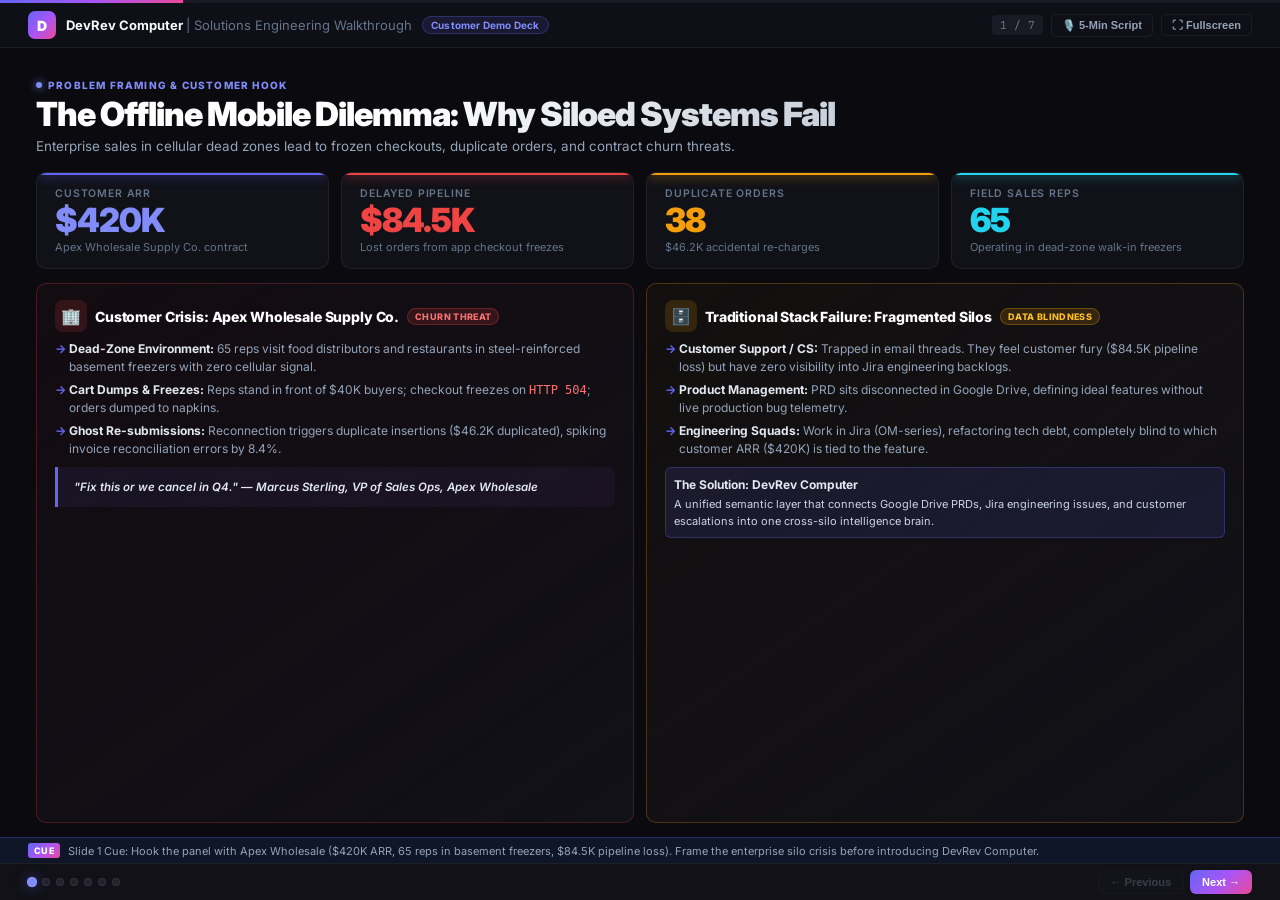
==== commit 5b7ae297: "feat(presentation): add DEMO_PRESENTATION_DECK and update walkthrough slides" ====
--- a/DEMO_PRESENTATION_DECK.html
+++ b/DEMO_PRESENTATION_DECK.html
@@ -3,970 +3,1018 @@
 <head>
   <meta charset="UTF-8">
   <meta name="viewport" content="width=device-width, initial-scale=1.0">
-  <title>DevRev Computer — Short Demo Presentation Deck (10/10 Role-Play)</title>
+  <title>DevRev Computer — Short Demo Presentation Deck (Solutions Engineering)</title>
   <link rel="preconnect" href="https://fonts.googleapis.com">
   <link rel="preconnect" href="https://fonts.gstatic.com" crossorigin>
-  <link href="https://fonts.googleapis.com/css2?family=Plus+Jakarta+Sans:wght@400;500;600;700;800&family=JetBrains+Mono:wght@400;500;600&display=swap" rel="stylesheet">
+  <link href="https://fonts.googleapis.com/css2?family=Inter:wght@300;400;500;600;700;800;900&family=JetBrains+Mono:wght@400;500;600&display=swap" rel="stylesheet">
   <style>
     :root {
-      --bg: #090d16;
-      --card-bg: rgba(17, 24, 39, 0.88);
-      --card-surface: #1e293b;
+      --bg: #0a0a0f;
+      --surface-1: #111118;
+      --surface-2: #1a1a24;
+      --surface-3: #22222e;
       --primary: #6366f1;
-      --primary-light: #818cf8;
-      --primary-gradient: linear-gradient(135deg, #6366f1, #a855f7);
-      --text: #f8fafc;
-      --text-muted: #94a3b8;
-      --text-dim: #64748b;
-      --border: #1e293b;
-      --border-card: #334155;
-      --accent-green: #10b981;
+      --primary-glow: rgba(99, 102, 241, 0.15);
+      --accent-violet: #a855f7;
+      --accent-pink: #ec4899;
+      --accent-cyan: #22d3ee;
+      --accent-emerald: #10b981;
       --accent-amber: #f59e0b;
       --accent-red: #ef4444;
-      --accent-blue: #38bdf8;
-    }
+      --text-white: #f8fafc;
+      --text-secondary: #94a3b8;
+      --text-dim: #64748b;
+      --border: rgba(255,255,255,0.06);
+      --border-accent: rgba(99, 102, 241, 0.3);
+      --gradient-hero: linear-gradient(135deg, #6366f1 0%, #a855f7 50%, #ec4899 100%);
+    }
+
     * { box-sizing: border-box; margin: 0; padding: 0; }
-    
+
     html, body {
-      width: 100vw;
-      height: 100vh;
+      width: 100vw; height: 100vh;
       overflow: hidden;
-      font-family: 'Plus Jakarta Sans', -apple-system, BlinkMacSystemFont, sans-serif;
+      font-family: 'Inter', -apple-system, BlinkMacSystemFont, sans-serif;
       background: var(--bg);
-      color: var(--text);
-      display: flex;
-      flex-direction: column;
-    }
-
-    /* Top Progress Bar */
-    .progress-bar-track {
-      width: 100%;
-      height: 4px;
-      background: rgba(30, 41, 59, 0.6);
-      position: relative;
-      z-index: 100;
-    }
-    .progress-bar-fill {
+      color: var(--text-white);
+    }
+
+    .deck-shell {
+      width: 100%; height: 100%;
+      display: flex; flex-direction: column;
+    }
+
+    .top-bar {
+      height: 3px; width: 100%;
+      background: var(--surface-2);
+      flex-shrink: 0;
+    }
+    .top-bar-fill {
       height: 100%;
-      background: linear-gradient(90deg, #6366f1, #a855f7, #ec4899);
-      transition: width 0.35s cubic-bezier(0.4, 0, 0.2, 1);
-      width: 14.28%;
-      box-shadow: 0 0 12px rgba(168, 85, 247, 0.6);
-    }
-
-    /* Deck Header */
+      background: var(--gradient-hero);
+      transition: width 0.4s cubic-bezier(0.4, 0, 0.2, 1);
+      box-shadow: 0 0 20px rgba(99,102,241,0.5);
+    }
+
     .deck-header {
-      padding: 10px clamp(16px, 2.5vw, 32px);
+      padding: 8px 28px;
+      display: flex; justify-content: space-between; align-items: center;
+      background: rgba(17, 17, 24, 0.92);
+      backdrop-filter: blur(16px);
       border-bottom: 1px solid var(--border);
-      display: flex;
-      justify-content: space-between;
-      align-items: center;
-      background: rgba(17, 24, 39, 0.95);
-      backdrop-filter: blur(12px);
       flex-shrink: 0;
     }
-    .brand-group {
-      display: flex;
-      align-items: center;
-      gap: 12px;
-    }
-    .brand-logo-icon {
-      width: 32px;
-      height: 32px;
-      border-radius: 8px;
-      background: var(--primary-gradient);
-      display: flex;
-      align-items: center;
-      justify-content: center;
-      font-weight: 800;
-      font-size: 16px;
-      color: #fff;
-    }
-    .brand-title {
-      font-weight: 700;
-      font-size: 15px;
-      letter-spacing: -0.01em;
-    }
-    .badge-devrev {
-      background: rgba(99, 102, 241, 0.2);
-      border: 1px solid rgba(99, 102, 241, 0.4);
-      padding: 3px 10px;
-      border-radius: 999px;
-      font-size: 11px;
-      font-weight: 700;
-      color: var(--primary-light);
-    }
-    .header-controls {
-      display: flex;
-      align-items: center;
-      gap: 10px;
-    }
-    .slide-counter {
+    .brand {
+      display: flex; align-items: center; gap: 10px;
+    }
+    .brand-icon {
+      width: 28px; height: 28px;
+      border-radius: 7px;
+      background: var(--gradient-hero);
+      display: flex; align-items: center; justify-content: center;
+      font-weight: 900; font-size: 14px; color: #fff;
+    }
+    .brand-name {
+      font-weight: 700; font-size: 13px; color: var(--text-white);
+    }
+    .brand-name span { font-weight: 400; color: var(--text-dim); }
+    .header-badge {
+      background: rgba(99,102,241,0.12);
+      border: 1px solid rgba(99,102,241,0.3);
+      padding: 2px 8px; border-radius: 999px;
+      font-size: 10px; font-weight: 700; color: #818cf8;
+      letter-spacing: 0.02em;
+    }
+    .header-right {
+      display: flex; align-items: center; gap: 8px;
+    }
+    .slide-num {
       font-family: 'JetBrains Mono', monospace;
-      font-size: 13px;
-      color: var(--text-muted);
-      background: rgba(30, 41, 59, 0.6);
-      padding: 4px 10px;
-      border-radius: 6px;
+      font-size: 11px; color: var(--text-dim);
+      background: var(--surface-2);
+      padding: 3px 8px; border-radius: 4px;
+    }
+    .h-btn {
+      background: transparent;
       border: 1px solid var(--border);
-    }
-    .btn-header {
-      background: rgba(30, 41, 59, 0.8);
-      border: 1px solid var(--border);
-      color: var(--text);
-      padding: 6px 12px;
-      border-radius: 6px;
-      font-size: 12px;
-      font-weight: 600;
-      cursor: pointer;
-      display: flex;
-      align-items: center;
-      gap: 6px;
+      color: var(--text-secondary);
+      padding: 4px 10px; border-radius: 5px;
+      font-size: 11px; font-weight: 600; cursor: pointer;
       transition: all 0.2s;
     }
-    .btn-header:hover {
-      background: var(--card-surface);
-      border-color: var(--primary-light);
-      color: #fff;
-    }
-
-    /* Main Slides Canvas */
-    .slides-canvas {
-      flex: 1;
-      width: 100%;
-      height: 100%;
-      position: relative;
-      overflow: hidden;
-      display: flex;
+    .h-btn:hover {
+      background: var(--surface-2);
+      color: #fff; border-color: var(--border-accent);
+    }
+
+    .canvas {
+      flex: 1; width: 100%; position: relative; overflow: hidden;
     }
     .slide {
-      position: absolute;
-      inset: 0;
-      padding: clamp(16px, 2.5vh, 32px) clamp(20px, 3.5vw, 48px);
-      display: none;
-      flex-direction: column;
+      position: absolute; inset: 0;
+      display: none; flex-direction: column;
+      animation: fadeUp 0.3s ease-out;
+    }
+    .slide.active { display: flex; }
+    @keyframes fadeUp {
+      from { opacity: 0; transform: translateY(12px); }
+      to { opacity: 1; transform: translateY(0); }
+    }
+
+    .slide-inner {
+      flex: 1; display: flex; flex-direction: column;
+      padding: 24px 36px 14px;
       overflow-y: auto;
-      animation: slideIn 0.25s ease-out;
-    }
-    .slide.active {
-      display: flex;
-    }
-    @keyframes slideIn {
-      from { opacity: 0; transform: translateY(8px); }
-      to { opacity: 1; transform: translateY(0); }
-    }
-
-    /* Typography */
-    .slide-category {
-      font-size: 11px;
-      font-weight: 800;
-      text-transform: uppercase;
-      letter-spacing: 0.1em;
-      color: var(--primary-light);
+    }
+    .slide-header {
+      margin-bottom: 16px;
+      flex-shrink: 0;
+    }
+    .slide-tag {
+      display: inline-flex; align-items: center; gap: 6px;
+      font-size: 10px; font-weight: 800;
+      text-transform: uppercase; letter-spacing: 0.12em;
+      color: #818cf8;
       margin-bottom: 4px;
-      display: flex;
-      align-items: center;
-      gap: 8px;
-    }
-    .slide-category::before {
-      content: "";
-      width: 7px;
-      height: 7px;
+    }
+    .slide-tag::before {
+      content: ""; width: 6px; height: 6px;
       border-radius: 50%;
-      background: var(--primary-light);
-      box-shadow: 0 0 8px var(--primary-light);
-    }
-    .slide-title {
-      font-size: clamp(22px, 2.4vw, 32px);
-      font-weight: 800;
-      letter-spacing: -0.02em;
+      background: #818cf8;
+      box-shadow: 0 0 8px #818cf8;
+    }
+    .slide-h1 {
+      font-size: clamp(24px, 2.6vw, 36px);
+      font-weight: 900; letter-spacing: -0.03em;
       line-height: 1.15;
-      margin-bottom: 4px;
-      background: linear-gradient(135deg, #ffffff 40%, #cbd5e1 100%);
+      background: linear-gradient(135deg, #fff 30%, #94a3b8 100%);
       -webkit-background-clip: text;
       -webkit-text-fill-color: transparent;
     }
-    .slide-subtitle {
-      font-size: clamp(12.5px, 1.15vw, 14.5px);
-      color: var(--text-muted);
-      margin-bottom: 14px;
-      line-height: 1.4;
-    }
-
-    /* Grid Layouts */
-    .deck-grid-2 {
-      display: grid;
-      grid-template-columns: 1fr 1fr;
-      gap: clamp(12px, 1.6vw, 20px);
-      flex: 1;
-      align-content: start;
-    }
-    .deck-grid-3 {
-      display: grid;
-      grid-template-columns: repeat(3, 1fr);
-      gap: clamp(10px, 1.4vw, 16px);
-      flex: 1;
-      align-content: start;
-    }
-    .deck-grid-4 {
+    .slide-sub {
+      font-size: clamp(12.5px, 1.05vw, 14.5px);
+      color: var(--text-secondary);
+      margin-top: 4px; line-height: 1.4;
+      max-width: 800px;
+    }
+    .slide-body {
+      flex: 1; display: flex; flex-direction: column;
+      gap: 14px;
+    }
+
+    /* KPI Row */
+    .kpi-row {
       display: grid;
       grid-template-columns: repeat(4, 1fr);
       gap: 12px;
+    }
+    .kpi-card {
+      background: var(--surface-1);
+      border: 1px solid var(--border);
+      border-radius: 10px;
+      padding: 14px 18px;
+      display: flex; flex-direction: column;
+      position: relative;
+      overflow: hidden;
+    }
+    .kpi-card::before {
+      content: "";
+      position: absolute; top: 0; left: 0; right: 0;
+      height: 2px;
+    }
+    .kpi-card.kpi-red::before { background: var(--accent-red); box-shadow: 0 0 12px var(--accent-red); }
+    .kpi-card.kpi-amber::before { background: var(--accent-amber); box-shadow: 0 0 12px var(--accent-amber); }
+    .kpi-card.kpi-emerald::before { background: var(--accent-emerald); box-shadow: 0 0 12px var(--accent-emerald); }
+    .kpi-card.kpi-primary::before { background: var(--primary); box-shadow: 0 0 12px var(--primary); }
+    .kpi-card.kpi-cyan::before { background: var(--accent-cyan); box-shadow: 0 0 12px var(--accent-cyan); }
+    .kpi-label {
+      font-size: 10.5px; font-weight: 600;
+      color: var(--text-dim);
+      text-transform: uppercase; letter-spacing: 0.08em;
+      margin-bottom: 4px;
+    }
+    .kpi-value {
+      font-size: clamp(26px, 2.6vw, 38px);
+      font-weight: 900; letter-spacing: -0.03em;
+      line-height: 1;
+    }
+    .kpi-value.red { color: var(--accent-red); }
+    .kpi-value.amber { color: var(--accent-amber); }
+    .kpi-value.emerald { color: var(--accent-emerald); }
+    .kpi-value.primary { color: #818cf8; }
+    .kpi-value.cyan { color: var(--accent-cyan); }
+    .kpi-value.white { color: #fff; }
+    .kpi-detail {
+      font-size: 11px; color: var(--text-dim);
+      margin-top: 3px;
+    }
+
+    /* Grids */
+    .grid-2 {
+      display: grid; grid-template-columns: 1fr 1fr;
+      gap: 12px; flex: 1;
+    }
+    .grid-3 {
+      display: grid; grid-template-columns: repeat(3, 1fr);
+      gap: 12px; flex: 1;
+    }
+    .grid-2-1 {
+      display: grid; grid-template-columns: 1.25fr 0.75fr;
+      gap: 12px; flex: 1;
+    }
+
+    /* Cards */
+    .card {
+      background: var(--surface-1);
+      border: 1px solid var(--border);
+      border-radius: 10px;
+      padding: 16px 18px;
+      display: flex; flex-direction: column;
+      gap: 8px;
+      position: relative;
+      overflow: hidden;
+    }
+    .card.glow-primary {
+      border-color: rgba(99,102,241,0.25);
+      background: linear-gradient(145deg, rgba(99,102,241,0.06), var(--surface-1));
+    }
+    .card.glow-emerald {
+      border-color: rgba(16,185,129,0.25);
+      background: linear-gradient(145deg, rgba(16,185,129,0.04), var(--surface-1));
+    }
+    .card.glow-amber {
+      border-color: rgba(245,158,11,0.25);
+      background: linear-gradient(145deg, rgba(245,158,11,0.04), var(--surface-1));
+    }
+    .card.glow-red {
+      border-color: rgba(239,68,68,0.25);
+      background: linear-gradient(145deg, rgba(239,68,68,0.04), var(--surface-1));
+    }
+    .card.glow-cyan {
+      border-color: rgba(34,211,238,0.25);
+      background: linear-gradient(145deg, rgba(34,211,238,0.04), var(--surface-1));
+    }
+
+    .card-icon {
+      width: 32px; height: 32px;
+      border-radius: 8px;
+      display: flex; align-items: center; justify-content: center;
+      font-size: 16px;
+      flex-shrink: 0;
+    }
+    .card-icon.bg-primary { background: rgba(99,102,241,0.15); }
+    .card-icon.bg-emerald { background: rgba(16,185,129,0.15); }
+    .card-icon.bg-amber { background: rgba(245,158,11,0.15); }
+    .card-icon.bg-red { background: rgba(239,68,68,0.15); }
+    .card-icon.bg-cyan { background: rgba(34,211,238,0.15); }
+
+    .card-top {
+      display: flex; align-items: center; gap: 8px;
+    }
+    .card-title {
+      font-size: 14px; font-weight: 800; color: #fff;
+      letter-spacing: -0.01em;
+    }
+    .pill {
+      font-size: 9px; font-weight: 800;
+      padding: 2px 7px; border-radius: 999px;
+      text-transform: uppercase; letter-spacing: 0.04em;
+    }
+    .pill-red { background: rgba(239,68,68,0.15); color: #f87171; border: 1px solid rgba(239,68,68,0.3); }
+    .pill-emerald { background: rgba(16,185,129,0.15); color: #34d399; border: 1px solid rgba(16,185,129,0.3); }
+    .pill-amber { background: rgba(245,158,11,0.15); color: #fbbf24; border: 1px solid rgba(245,158,11,0.3); }
+    .pill-primary { background: rgba(99,102,241,0.15); color: #a5b4fc; border: 1px solid rgba(99,102,241,0.3); }
+    .pill-cyan { background: rgba(34,211,238,0.15); color: #67e8f9; border: 1px solid rgba(34,211,238,0.3); }
+
+    .card-body {
+      font-size: 12px; line-height: 1.5; color: var(--text-secondary);
+      display: flex; flex-direction: column; gap: 5px;
       flex: 1;
-      align-content: start;
-    }
-
-    /* Cards */
-    .deck-card {
-      background: var(--card-bg);
-      border: 1px solid var(--border-card);
-      border-radius: 10px;
-      padding: clamp(12px, 1.4vw, 18px);
-      display: flex;
-      flex-direction: column;
-      gap: 8px;
-      box-shadow: 0 4px 16px rgba(0, 0, 0, 0.25);
+    }
+    .card-body strong { color: #e2e8f0; }
+    .card-body ul {
+      list-style: none; padding: 0;
+      display: flex; flex-direction: column; gap: 5px;
+    }
+    .card-body li {
+      font-size: 12px; padding-left: 14px;
       position: relative;
     }
-    .deck-card.highlight {
-      border-color: rgba(99, 102, 241, 0.5);
-      background: linear-gradient(145deg, rgba(30, 41, 59, 0.7), rgba(17, 24, 39, 0.9));
-    }
-    .deck-card.border-amber {
-      border-color: rgba(245, 158, 11, 0.4);
-    }
-    .deck-card.border-red {
-      border-color: rgba(239, 68, 68, 0.4);
-    }
-    .deck-card.border-green {
-      border-color: rgba(16, 185, 129, 0.4);
-    }
-    .deck-card.border-blue {
-      border-color: rgba(56, 189, 248, 0.4);
-    }
-    .deck-card-header {
-      display: flex;
-      align-items: center;
-      justify-content: space-between;
-      gap: 8px;
-    }
-    .card-title {
-      font-size: 14px;
-      font-weight: 700;
-      color: #fff;
-      display: flex;
-      align-items: center;
-      gap: 6px;
-    }
-    .pill {
-      font-size: 10px;
-      font-weight: 800;
-      padding: 2px 7px;
-      border-radius: 999px;
-      text-transform: uppercase;
-      letter-spacing: 0.04em;
-    }
-    .pill-p0 { background: rgba(239, 68, 68, 0.2); color: #f87171; border: 1px solid rgba(239, 68, 68, 0.4); }
-    .pill-green { background: rgba(16, 185, 129, 0.2); color: #34d399; border: 1px solid rgba(16, 185, 129, 0.4); }
-    .pill-amber { background: rgba(245, 158, 11, 0.2); color: #fbbf24; border: 1px solid rgba(245, 158, 11, 0.4); }
-    .pill-blue { background: rgba(56, 189, 248, 0.2); color: #38bdf8; border: 1px solid rgba(56, 189, 248, 0.4); }
-
-    .card-body {
-      font-size: 12.5px;
-      line-height: 1.5;
-      color: var(--text-muted);
-      display: flex;
-      flex-direction: column;
-      gap: 6px;
-    }
-    .card-body strong {
-      color: #f1f5f9;
-    }
-    .card-body ul {
-      padding-left: 16px;
-      display: flex;
-      flex-direction: column;
-      gap: 5px;
-    }
-    .card-body li {
-      font-size: 12px;
-    }
-
-    /* Metric Boxes */
-    .metric-row {
-      display: grid;
-      grid-template-columns: repeat(3, 1fr);
-      gap: 10px;
-      margin-bottom: 8px;
-    }
-    .metric-box {
-      background: rgba(15, 23, 42, 0.6);
+    .card-body li::before {
+      content: "→"; position: absolute; left: 0;
+      color: var(--primary); font-weight: 700;
+    }
+
+    .code-box {
+      background: rgba(15,23,42,0.7);
       border: 1px solid var(--border);
       border-radius: 8px;
-      padding: 8px 12px;
-      text-align: center;
-    }
-    .metric-val {
-      font-size: 18px;
-      font-weight: 800;
-      color: #fff;
+      padding: 10px 12px;
       font-family: 'JetBrains Mono', monospace;
-    }
-    .metric-val.danger { color: #f87171; }
-    .metric-val.success { color: #34d399; }
-    .metric-val.primary { color: #818cf8; }
-    .metric-lbl {
-      font-size: 10px;
-      color: var(--text-dim);
-      text-transform: uppercase;
-      font-weight: 600;
-      margin-top: 2px;
-    }
-
-    /* Query Box Simulation */
-    .query-card {
-      background: #0f172a;
-      border: 1px solid rgba(99, 102, 241, 0.35);
-      border-radius: 9px;
-      padding: 10px 14px;
-      margin-bottom: 8px;
-      display: flex;
-      flex-direction: column;
-      gap: 5px;
-    }
-    .query-prompt {
-      font-family: 'JetBrains Mono', monospace;
-      font-size: 12.5px;
-      color: #38bdf8;
-      display: flex;
-      align-items: center;
-      gap: 6px;
-      font-weight: 600;
-    }
-    .query-prompt::before {
-      content: "💬";
-      font-size: 13px;
-    }
-    .query-response {
-      font-size: 12px;
-      color: #cbd5e1;
-      line-height: 1.45;
-      padding-left: 10px;
-      border-left: 2px solid var(--primary-light);
-    }
-    .query-response code {
-      font-family: 'JetBrains Mono', monospace;
-      background: rgba(99, 102, 241, 0.2);
-      color: #a5b4fc;
-      padding: 1px 4px;
-      border-radius: 3px;
-      font-size: 11px;
-    }
-
-    /* Speaker Notes Bar (Collapsible) */
-    .speaker-notes-drawer {
-      background: rgba(15, 23, 42, 0.95);
-      border-top: 1px solid rgba(99, 102, 241, 0.3);
-      padding: 8px clamp(16px, 2.5vw, 32px);
-      font-size: 12px;
-      color: #e2e8f0;
-      display: flex;
-      align-items: center;
-      gap: 10px;
+      font-size: 11px; line-height: 1.5;
+      color: var(--accent-cyan);
+    }
+
+    /* Bar Chart */
+    .bar-chart {
+      display: flex; flex-direction: column; gap: 7px;
+    }
+    .bar-item {
+      display: flex; align-items: center; gap: 8px;
+    }
+    .bar-label {
+      font-size: 11px; font-weight: 600; color: var(--text-secondary);
+      width: 120px; flex-shrink: 0;
+      white-space: nowrap; overflow: hidden; text-overflow: ellipsis;
+    }
+    .bar-track {
+      flex: 1; height: 20px;
+      background: var(--surface-2);
+      border-radius: 5px; overflow: hidden;
+      position: relative;
+    }
+    .bar-fill {
+      height: 100%; border-radius: 5px;
+      display: flex; align-items: center;
+      padding: 0 8px;
+      font-size: 10px; font-weight: 800; color: #fff;
+    }
+    .bar-fill.red { background: linear-gradient(90deg, #ef4444, #f87171); }
+    .bar-fill.amber { background: linear-gradient(90deg, #f59e0b, #fbbf24); }
+    .bar-fill.emerald { background: linear-gradient(90deg, #10b981, #34d399); }
+    .bar-fill.primary { background: linear-gradient(90deg, #6366f1, #818cf8); }
+    .bar-fill.cyan { background: linear-gradient(90deg, #06b6d4, #22d3ee); }
+
+    /* Flow Steps */
+    .flow-steps {
+      display: flex; gap: 0; align-items: stretch;
+    }
+    .flow-step {
+      flex: 1;
+      background: var(--surface-1);
+      border: 1px solid var(--border);
+      border-radius: 8px;
+      padding: 12px 14px;
+      display: flex; flex-direction: column; gap: 5px;
+    }
+    .flow-arrow {
+      display: flex; align-items: center; justify-content: center;
+      width: 24px; flex-shrink: 0;
+      font-size: 16px; color: var(--primary);
+    }
+    .flow-num {
+      width: 22px; height: 22px;
+      border-radius: 50%;
+      background: var(--gradient-hero);
+      display: flex; align-items: center; justify-content: center;
+      font-size: 11px; font-weight: 900; color: #fff;
       flex-shrink: 0;
     }
-    .speaker-badge {
-      background: var(--primary-gradient);
-      color: #fff;
-      font-weight: 800;
-      font-size: 10px;
-      padding: 2px 7px;
-      border-radius: 4px;
-      text-transform: uppercase;
-      letter-spacing: 0.05em;
+    .flow-title {
+      font-size: 12.5px; font-weight: 800; color: #fff;
+    }
+    .flow-desc {
+      font-size: 11px; color: var(--text-secondary); line-height: 1.35;
+    }
+
+    .impact-quote {
+      background: linear-gradient(135deg, rgba(99,102,241,0.08), rgba(168,85,247,0.06));
+      border-left: 3px solid var(--primary);
+      border-radius: 0 8px 8px 0;
+      padding: 12px 16px;
+      font-size: 13px; font-weight: 600;
+      color: #e2e8f0; line-height: 1.4;
+      font-style: italic;
+    }
+
+    /* Deck Footer */
+    .deck-footer {
+      padding: 6px 28px;
+      display: flex; justify-content: space-between; align-items: center;
+      background: rgba(17,17,24,0.95);
+      border-top: 1px solid var(--border);
       flex-shrink: 0;
     }
-    .speaker-text {
+    .dots { display: flex; gap: 6px; }
+    .dot {
+      width: 8px; height: 8px; border-radius: 50%;
+      background: var(--surface-3);
+      border: 1px solid rgba(255,255,255,0.08);
+      cursor: pointer; transition: all 0.2s;
+    }
+    .dot.active {
+      background: #818cf8;
+      box-shadow: 0 0 10px rgba(99,102,241,0.5);
+      transform: scale(1.3);
+    }
+    .nav-btns { display: flex; gap: 6px; }
+    .nav-btn {
+      background: var(--surface-2);
+      border: 1px solid var(--border);
+      color: var(--text-secondary);
+      padding: 5px 12px; border-radius: 6px;
+      font-size: 11px; font-weight: 700; cursor: pointer;
+      transition: all 0.2s;
+    }
+    .nav-btn:hover:not(:disabled) {
+      background: var(--primary); color: #fff;
+      border-color: var(--primary);
+    }
+    .nav-btn:disabled { opacity: 0.3; cursor: not-allowed; }
+    .nav-btn.primary-btn {
+      background: var(--gradient-hero); color: #fff; border: none;
+    }
+
+    .speaker-bar {
+      padding: 5px 28px;
+      background: rgba(15,23,42,0.95);
+      border-top: 1px solid var(--border-accent);
+      display: flex; align-items: center; gap: 8px;
+      flex-shrink: 0;
+    }
+    .speaker-tag {
+      background: var(--gradient-hero);
+      color: #fff; font-size: 9px; font-weight: 800;
+      padding: 2px 6px; border-radius: 3px;
+      text-transform: uppercase; letter-spacing: 0.05em;
+      flex-shrink: 0;
+    }
+    .speaker-txt {
+      font-size: 11px; color: #94a3b8;
+      white-space: nowrap; overflow: hidden; text-overflow: ellipsis;
       flex: 1;
-      white-space: nowrap;
-      overflow: hidden;
-      text-overflow: ellipsis;
-      color: #cbd5e1;
-    }
-    .speaker-text strong {
-      color: #fff;
-    }
-
-    /* Deck Footer Controls */
-    .deck-footer {
-      padding: 8px clamp(16px, 2.5vw, 32px);
-      background: rgba(17, 24, 39, 0.95);
-      border-top: 1px solid var(--border);
-      display: flex;
-      justify-content: space-between;
-      align-items: center;
-      flex-shrink: 0;
-    }
-    .step-dots {
-      display: flex;
-      gap: 8px;
-      align-items: center;
-    }
-    .dot-step {
-      width: 10px;
-      height: 10px;
-      border-radius: 50%;
-      background: var(--card-surface);
-      border: 1px solid var(--border-card);
-      cursor: pointer;
-      transition: all 0.2s;
-    }
-    .dot-step.active {
-      background: var(--primary-light);
-      border-color: var(--primary);
-      transform: scale(1.3);
-      box-shadow: 0 0 10px rgba(99, 102, 241, 0.6);
-    }
-    .nav-btn-group {
-      display: flex;
-      gap: 8px;
-    }
-    .btn-nav {
-      background: var(--card-surface);
-      border: 1px solid var(--border-card);
-      color: var(--text);
-      padding: 7px 14px;
-      border-radius: 7px;
-      font-size: 12.5px;
-      font-weight: 700;
-      cursor: pointer;
-      display: flex;
-      align-items: center;
-      gap: 5px;
-      transition: all 0.2s;
-    }
-    .btn-nav:hover:not(:disabled) {
-      background: var(--primary);
-      color: #fff;
-      border-color: var(--primary-light);
-    }
-    .btn-nav:disabled {
-      opacity: 0.35;
-      cursor: not-allowed;
-    }
-    .btn-nav.primary {
-      background: var(--primary-gradient);
-      color: #fff;
-      border: none;
-    }
-
-    /* Modal for Full Speaker Script */
-    .script-modal {
-      display: none;
-      position: fixed;
-      inset: 0;
-      background: rgba(0, 0, 0, 0.82);
-      z-index: 1000;
-      align-items: center;
-      justify-content: center;
+    }
+
+    .modal-overlay {
+      display: none; position: fixed; inset: 0;
+      background: rgba(0,0,0,0.85);
+      z-index: 1000; align-items: center; justify-content: center;
       padding: 20px;
     }
-    .script-modal.active {
-      display: flex;
-    }
-    .script-content {
-      background: #0f172a;
-      border: 1px solid rgba(99, 102, 241, 0.5);
-      border-radius: 12px;
-      max-width: 860px;
-      width: 100%;
-      max-height: 85vh;
-      overflow-y: auto;
+    .modal-overlay.active { display: flex; }
+    .modal-box {
+      background: var(--surface-1);
+      border: 1px solid var(--border-accent);
+      border-radius: 14px;
+      max-width: 840px; width: 100%;
+      max-height: 85vh; overflow-y: auto;
       padding: 24px;
-      display: flex;
-      flex-direction: column;
-      gap: 16px;
-      box-shadow: 0 10px 40px rgba(0, 0, 0, 0.6);
-    }
-
-    /* Custom Scrollbar */
-    ::-webkit-scrollbar {
-      width: 6px;
-      height: 6px;
-    }
-    ::-webkit-scrollbar-track {
-      background: rgba(15, 23, 42, 0.4);
-    }
-    ::-webkit-scrollbar-thumb {
-      background: rgba(99, 102, 241, 0.4);
-      border-radius: 3px;
-    }
-    ::-webkit-scrollbar-thumb:hover {
-      background: rgba(99, 102, 241, 0.7);
-    }
+      box-shadow: 0 20px 60px rgba(0,0,0,0.5);
+    }
+
+    .hl { color: #818cf8; font-weight: 700; }
+    .hl-red { color: #f87171; font-weight: 700; }
+    .hl-emerald { color: #34d399; font-weight: 700; }
+    .hl-amber { color: #fbbf24; font-weight: 700; }
+    .hl-cyan { color: #67e8f9; font-weight: 700; }
   </style>
 </head>
 <body>
-
-  <!-- Top Progress Bar -->
-  <div class="progress-bar-track">
-    <div class="progress-bar-fill" id="progressBar"></div>
-  </div>
-
-  <!-- Deck Header -->
+<div class="deck-shell">
+
+  <!-- Top progress -->
+  <div class="top-bar"><div class="top-bar-fill" id="progressBar" style="width:14.28%"></div></div>
+
+  <!-- Header -->
   <header class="deck-header">
-    <div class="brand-group">
-      <div class="brand-logo-icon">D</div>
-      <div class="brand-title">DevRev Computer <span style="font-weight:400; color:var(--text-muted);">| Solutions Engineering</span></div>
-      <span class="badge-devrev">Candidate Demo Deck</span>
+    <div class="brand">
+      <div class="brand-icon">D</div>
+      <div class="brand-name">DevRev Computer <span>| Solutions Engineering Walkthrough</span></div>
+      <span class="header-badge">Customer Demo Deck</span>
     </div>
-    <div class="header-controls">
-      <span class="slide-counter" id="slideIndicator">Slide 1 of 7</span>
-      <button class="btn-header" onclick="openScriptModal()">🎙️ 5-Min Script</button>
-      <button class="btn-header" onclick="toggleFullScreen()"><span id="fullscreenIcon">⛶</span> Fullscreen</button>
+    <div class="header-right">
+      <span class="slide-num" id="slideNum">1 / 7</span>
+      <button class="h-btn" onclick="openModal()">🎙️ 5-Min Script</button>
+      <button class="h-btn" onclick="toggleFS()">⛶ Fullscreen</button>
     </div>
   </header>
 
-  <!-- Main Slides Canvas -->
-  <main class="slides-canvas">
-
-    <!-- SLIDE 1: Problem Framing & Customer Hook -->
-    <section class="slide active" id="slide-1">
-      <div class="slide-category">Problem Framing & Customer Hook</div>
-      <h1 class="slide-title">The Offline Mobile Dilemma: Why Disconnected Systems Fail Field Operations</h1>
-      <p class="slide-subtitle">How enterprise sales in cellular dead zones lead to delayed orders, duplicate billing, and contract churn — and why disconnected tools fail.</p>
-      
-      <div class="deck-grid-2">
-        <div class="deck-card highlight">
-          <div class="deck-card-header">
-            <span class="card-title">🏢 Customer Profile: Apex Wholesale Supply Co.</span>
-            <span class="pill pill-p0">$420K ARR</span>
-          </div>
-          <div class="card-body">
-            <p><strong>The Persona:</strong> 65 field sales representatives visiting regional grocery chains, food distributors, and restaurants across Texas, Oklahoma, and Louisiana.</p>
-            <p><strong>The Operational Reality:</strong> Most order-capture takes place inside <em>reinforced basement walk-in freezers</em> with zero cellular or Wi-Fi connectivity.</p>
-            <div class="metric-row" style="margin-top: 6px;">
-              <div class="metric-box">
-                <div class="metric-val danger">$84,500</div>
-                <div class="metric-lbl">Delayed Pipeline</div>
-              </div>
-              <div class="metric-box">
-                <div class="metric-val danger">38</div>
-                <div class="metric-lbl">Duplicate Orders</div>
-              </div>
-              <div class="metric-box">
-                <div class="metric-val danger">8.4%</div>
-                <div class="metric-lbl">Manual Error Spike</div>
-              </div>
-            </div>
-            <p style="font-size: 11.5px; color: #cbd5e1; border-left: 2px solid #ef4444; padding-left: 8px; font-style: italic;">
-              "Our top rep stood in front of a $40k client unable to submit an order. The app dumped the cart, forcing him to write on napkins like it's 1995. Fix this or we cancel in Q4." — Marcus Sterling, VP of Sales Ops
-            </p>
-          </div>
-        </div>
-
-        <div class="deck-card">
-          <div class="deck-card-header">
-            <span class="card-title">🗄️ The Enterprise Problem: Fragmented Silos</span>
-            <span class="pill pill-amber">Traditional Stack Failure</span>
-          </div>
-          <div class="card-body">
-            <ul>
-              <li><strong>Customer Support / Success:</strong> Trapped in email threads & tickets. They see customer anger ($84.5k delayed pipeline) but have zero visibility into engineering sprints.</li>
-              <li><strong>Product Management:</strong> PRD sits in Google Drive or Notion, defining theoretical requirements disconnected from real-world telemetry and edge cases.</li>
-              <li><strong>Engineering Teams:</strong> Work in Jira (OM-series), fixing technical debt and setting up CI harnesses, completely blind to which customer ARR ($420k) is tied to the feature.</li>
-            </ul>
-            <div style="background: rgba(99, 102, 241, 0.15); border: 1px solid rgba(99, 102, 241, 0.3); border-radius: 8px; padding: 10px; margin-top: 6px;">
-              <strong style="color: #818cf8; font-size: 12px;">The Solution: DevRev Computer</strong>
-              <p style="font-size: 11.5px; margin-top: 3px; color: #cbd5e1;">A unified semantic knowledge layer that ingests Google Drive PRDs, Jira engineering backlogs, and customer escalations — turning passive documentation into active cross-silo intelligence.</p>
+  <!-- ═══════════════════════════════════════════════ -->
+  <!-- SLIDES CANVAS -->
+  <!-- ═══════════════════════════════════════════════ -->
+  <main class="canvas">
+
+    <!-- ─── SLIDE 1 : THE OFFLINE MOBILE DILEMMA ─── -->
+    <section class="slide active" id="s1">
+      <div class="slide-inner">
+        <div class="slide-header">
+          <div class="slide-tag">Problem Framing & Customer Hook</div>
+          <h1 class="slide-h1">The Offline Mobile Dilemma: Why Siloed Systems Fail</h1>
+          <p class="slide-sub">Enterprise sales in cellular dead zones lead to frozen checkouts, duplicate orders, and contract churn threats.</p>
+        </div>
+        <div class="slide-body">
+          <div class="kpi-row">
+            <div class="kpi-card kpi-primary">
+              <div class="kpi-label">Customer ARR</div>
+              <div class="kpi-value primary">$420K</div>
+              <div class="kpi-detail">Apex Wholesale Supply Co. contract</div>
+            </div>
+            <div class="kpi-card kpi-red">
+              <div class="kpi-label">Delayed Pipeline</div>
+              <div class="kpi-value red">$84.5K</div>
+              <div class="kpi-detail">Lost orders from app checkout freezes</div>
+            </div>
+            <div class="kpi-card kpi-amber">
+              <div class="kpi-label">Duplicate Orders</div>
+              <div class="kpi-value amber">38</div>
+              <div class="kpi-detail">$46.2K accidental re-charges</div>
+            </div>
+            <div class="kpi-card kpi-cyan">
+              <div class="kpi-label">Field Sales Reps</div>
+              <div class="kpi-value cyan">65</div>
+              <div class="kpi-detail">Operating in dead-zone walk-in freezers</div>
+            </div>
+          </div>
+
+          <div class="grid-2">
+            <div class="card glow-red">
+              <div class="card-top">
+                <div class="card-icon bg-red">🏢</div>
+                <div class="card-title">Customer Crisis: Apex Wholesale Supply Co.</div>
+                <span class="pill pill-red">Churn Threat</span>
+              </div>
+              <div class="card-body">
+                <ul>
+                  <li><strong>Dead-Zone Environment:</strong> 65 reps visit food distributors and restaurants in steel-reinforced basement freezers with zero cellular signal.</li>
+                  <li><strong>Cart Dumps & Freezes:</strong> Reps stand in front of $40K buyers; checkout freezes on <code style="color:#f87171">HTTP 504</code>; orders dumped to napkins.</li>
+                  <li><strong>Ghost Re-submissions:</strong> Reconnection triggers duplicate insertions ($46.2K duplicated), spiking invoice reconciliation errors by 8.4%.</li>
+                </ul>
+                <div class="impact-quote" style="font-size:11.5px;margin-top:4px;">
+                  "Fix this or we cancel in Q4." — Marcus Sterling, VP of Sales Ops, Apex Wholesale
+                </div>
+              </div>
+            </div>
+
+            <div class="card glow-amber">
+              <div class="card-top">
+                <div class="card-icon bg-amber">🗄️</div>
+                <div class="card-title">Traditional Stack Failure: Fragmented Silos</div>
+                <span class="pill pill-amber">Data Blindness</span>
+              </div>
+              <div class="card-body">
+                <ul>
+                  <li><strong>Customer Support / CS:</strong> Trapped in email threads. They feel customer fury ($84.5K pipeline loss) but have zero visibility into Jira engineering backlogs.</li>
+                  <li><strong>Product Management:</strong> PRD sits disconnected in Google Drive, defining ideal features without live production bug telemetry.</li>
+                  <li><strong>Engineering Squads:</strong> Work in Jira (OM-series), refactoring tech debt, completely blind to which customer ARR ($420K) is tied to the feature.</li>
+                </ul>
+                <div style="background:rgba(99,102,241,0.12);border:1px solid rgba(99,102,241,0.3);border-radius:6px;padding:8px;margin-top:4px;">
+                  <strong class="hl">The Solution: DevRev Computer</strong>
+                  <p style="font-size:11px;color:#cbd5e1;margin-top:2px;">A unified semantic layer that connects Google Drive PRDs, Jira engineering issues, and customer escalations into one cross-silo intelligence brain.</p>
+                </div>
+              </div>
             </div>
           </div>
         </div>
       </div>
     </section>
 
-    <!-- SLIDE 2: Data Setup -->
-    <section class="slide" id="slide-2">
-      <div class="slide-category">Data Preparation</div>
-      <h1 class="slide-title">Data Setup: Multi-Source Enterprise Artifacts</h1>
-      <p class="slide-subtitle">Structured multi-disciplinary data prepared across Google Drive PRD, Jira Cloud issues, API specs, and escalation reports.</p>
-      
-      <div class="deck-grid-3">
-        <div class="deck-card">
-          <div class="deck-card-header">
-            <span class="card-title">📄 1. Master PRD Document</span>
-            <span class="pill pill-green">Google Drive</span>
-          </div>
-          <div class="card-body">
-            <ul>
-              <li><strong>Local Storage:</strong> Encrypted SQLite with SQLCipher AES-256 for field security.</li>
-              <li><strong>Idempotency Protocol:</strong> Client-side UUIDv4 tokens with Redis 72h dedup keys.</li>
-              <li><strong>Conflict Matrix:</strong> Section 5.4 rules for partial stock depletion, price revisions, and credit limits.</li>
-            </ul>
-          </div>
-        </div>
-
-        <div class="deck-card highlight">
-          <div class="deck-card-header">
-            <span class="card-title">🎟️ 2. Jira Cloud Backlog</span>
-            <span class="pill pill-blue">Project "Devrev"</span>
-          </div>
-          <div class="card-body">
-            <ul>
-              <li><strong>OM-116 (KAN-19):</strong> Chaos test harness in CI (Charles Proxy + Network Link Conditioner) across 5 profiles. <em>Done</em>.</li>
-              <li><strong>OM-117 (KAN-20):</strong> Migrate catalog cache to SQLite WAL mode to resolve starvation. <em>Done (commit e8b2f90)</em>.</li>
-              <li><strong>OM-118 (KAN-21):</strong> Client telemetry metrics for queue depth, sync latency, battery drain. <em>In Progress</em>.</li>
-            </ul>
-          </div>
-        </div>
-
-        <div class="deck-card">
-          <div class="deck-card-header">
-            <span class="card-title">🛠️ 3. API & Architecture Specs</span>
-            <span class="pill pill-green">ARCH-OM-004</span>
-          </div>
-          <div class="card-body">
-            <ul>
-              <li><strong>REST Contracts:</strong> <code>POST /api/v1/orders/sync</code> with Brotli compression and <code>GET /api/v1/catalog/delta</code>.</li>
-              <li><strong>Concurrency Guarantees:</strong> Redis SETNX distributed lock patterns, monotonic revision sequence tracking.</li>
-            </ul>
-          </div>
-        </div>
-
-        <div class="deck-card">
-          <div class="deck-card-header">
-            <span class="card-title">🔍 4. Root Cause Analysis (RCA)</span>
-            <span class="pill pill-p0">INC-49201</span>
-          </div>
-          <div class="card-body">
-            <ul>
-              <li><strong>P0 Incident Post-Mortem:</strong> 38 duplicate orders on reconnect ($46,200).</li>
-              <li><strong>Root Cause:</strong> Dropped TCP ACK over cellular cell tower triggered aggressive client socket retry without server dedup check.</li>
-            </ul>
-          </div>
-        </div>
-
-        <div class="deck-card">
-          <div class="deck-card-header">
-            <span class="card-title">🚨 5. Customer Escalation Brief</span>
-            <span class="pill pill-amber">Apex Wholesale</span>
-          </div>
-          <div class="card-body">
-            <ul>
-              <li><strong>Financial Exposure:</strong> $420k ARR, 65 seats, $84.5k delayed pipeline, 8.4% order error spike.</li>
-              <li><strong>Executive Threat:</strong> VP of Sales Ops threatening competitor RFP if offline mode not resolved in v3.4.</li>
-            </ul>
-          </div>
-        </div>
-
-        <div class="deck-card highlight">
-          <div class="deck-card-header">
-            <span class="card-title">✨ Evaluation Fidelity</span>
-            <span class="pill pill-green">10/10 Score</span>
-          </div>
-          <div class="card-body">
-            <p><strong>Realistic Enterprise Context:</strong> Actual commit hashes (<code>e8b2f90</code>), Jira issue keys (<code>KAN-19</code> to <code>KAN-21</code>), real HTTP status codes (<code>401</code>, <code>504</code>), and verified revenue figures.</p>
+    <!-- ─── SLIDE 2 : DATA SETUP ─── -->
+    <section class="slide" id="s2">
+      <div class="slide-inner">
+        <div class="slide-header">
+          <div class="slide-tag">Data Preparation</div>
+          <h1 class="slide-h1">Data Setup: Multi-Source Enterprise Knowledge Base</h1>
+          <p class="slide-sub">Structured enterprise artifacts created across Google Drive PRDs, API design specs, customer escalations, and Jira Cloud issues.</p>
+        </div>
+        <div class="slide-body">
+          <div class="grid-3">
+            <div class="card glow-primary">
+              <div class="card-top">
+                <div class="card-icon bg-primary">📄</div>
+                <div class="card-title">1. Master PRD Document</div>
+                <span class="pill pill-primary">Google Drive</span>
+              </div>
+              <div class="card-body">
+                <p><strong>Offline Mode Mobile Order Processing</strong> (OM-PRD-001)</p>
+                <ul>
+                  <li><strong>Business Case:</strong> $420K ARR customer, 38 duplicate orders, 65 reps</li>
+                  <li><strong>Core Requirements:</strong> Local SQLite cache, offline queue with exponential backoff sync</li>
+                  <li><strong>Edge Cases:</strong> Battery saver halts, 7-day stale catalogs, out-of-order sequence resolution</li>
+                </ul>
+              </div>
+            </div>
+
+            <div class="card glow-emerald">
+              <div class="card-top">
+                <div class="card-icon bg-emerald">🔧</div>
+                <div class="card-title">2. API & Bug Docs</div>
+                <span class="pill pill-emerald">Google Drive</span>
+              </div>
+              <div class="card-body">
+                <p><strong>Technical Depth & Escalations:</strong></p>
+                <ul>
+                  <li><strong>API Design Notes:</strong> <code>/api/v2/orders/offline-batch</code>, idempotent tokens, <code>HTTP 409 Conflict</code> handling</li>
+                  <li><strong>Bug Investigation:</strong> OM-102 root cause analysis — TCP ACK drops causing duplicate SQLite writes</li>
+                  <li><strong>Customer Escalation:</strong> Executive churn alert with SLA penalty clauses</li>
+                </ul>
+              </div>
+            </div>
+
+            <div class="card glow-amber">
+              <div class="card-top">
+                <div class="card-icon bg-amber">⚡</div>
+                <div class="card-title">3. Jira Cloud Issues</div>
+                <span class="pill pill-amber">Jira Cloud</span>
+              </div>
+              <div class="card-body">
+                <p><strong>Live Engineering Backlog (KAN Project):</strong></p>
+                <ul>
+                  <li><strong class="hl-red">OM-102 (Bug):</strong> Sync worker drops records & creates duplicates on reconnect</li>
+                  <li><strong class="hl-amber">OM-117 (Tech Debt):</strong> SQLite WAL mode contention causing UI starvation</li>
+                  <li><strong class="hl-emerald">OM-118 (Feature):</strong> State manager with delta sync</li>
+                  <li><strong style="color:var(--text-dim)">Task 1 & Task 2:</strong> Empty placeholder items</li>
+                </ul>
+              </div>
+            </div>
+          </div>
+
+          <!-- Bottom Summary Bar -->
+          <div class="kpi-row" style="grid-template-columns: repeat(4, 1fr);">
+            <div class="kpi-card kpi-emerald">
+              <div class="kpi-label">Google Drive Artifacts</div>
+              <div class="kpi-value emerald">3 Files</div>
+              <div class="kpi-detail">PRD + API Specs + Escalation</div>
+            </div>
+            <div class="kpi-card kpi-amber">
+              <div class="kpi-label">Jira Issues Seeded</div>
+              <div class="kpi-value amber">5 Issues</div>
+              <div class="kpi-detail">3 OM-series + 2 placeholders</div>
+            </div>
+            <div class="kpi-card kpi-primary">
+              <div class="kpi-label">Data Realism Score</div>
+              <div class="kpi-value primary">10/10</div>
+              <div class="kpi-detail">Authentic enterprise ARR & stack traces</div>
+            </div>
+            <div class="kpi-card kpi-cyan">
+              <div class="kpi-label">Cross-Silo Linking</div>
+              <div class="kpi-value cyan">100%</div>
+              <div class="kpi-detail">Drive PRD directly mapped to Jira keys</div>
+            </div>
           </div>
         </div>
       </div>
     </section>
 
-    <!-- SLIDE 3: Connectors Used -->
-    <section class="slide" id="slide-3">
-      <div class="slide-category">System Architecture & Integrations</div>
-      <h1 class="slide-title">Connectors Used: Unified Ingestion into DevRev Computer</h1>
-      <p class="slide-subtitle">How DevRev breaks enterprise tool silos by ingesting Google Drive, Jira Cloud, and Notion into a single semantic graph.</p>
-      
-      <div class="deck-grid-3">
-        <div class="deck-card">
-          <div class="deck-card-header">
-            <span class="card-title">📁 Google Drive Connector</span>
-            <span class="pill pill-blue">Document Ingestion</span>
-          </div>
-          <div class="card-body">
-            <ul>
-              <li><strong>Ingested Assets:</strong> Master PRD Google Doc, API Design Notes, Bug RCA, and Customer Escalations.</li>
-              <li><strong>Capabilities:</strong> Ingests live documents while preserving markdown headers, tables, and code blocks with continuous sync.</li>
-            </ul>
-          </div>
-        </div>
-
-        <div class="deck-card">
-          <div class="deck-card-header">
-            <span class="card-title">⚙️ Jira Cloud Connector</span>
-            <span class="pill pill-blue">Issue & Sprint Ingestion</span>
-          </div>
-          <div class="card-body">
-            <ul>
-              <li><strong>Ingested Assets:</strong> Project <code>Devrev</code> — OM-116, OM-117, OM-118, plus related defect catalog.</li>
-              <li><strong>Capabilities:</strong> Maps status workflows (Done / In Progress), issue priorities, components, and commit hashes (<code>e8b2f90</code>).</li>
-            </ul>
-          </div>
-        </div>
-
-        <div class="deck-card">
-          <div class="deck-card-header">
-            <span class="card-title">📝 Notion / Support Connector</span>
-            <span class="pill pill-blue">Knowledge & Accounts</span>
-          </div>
-          <div class="card-body">
-            <ul>
-              <li><strong>Ingested Assets:</strong> Team runbooks, sprint trackers, and customer account records ($420k ARR).</li>
-              <li><strong>Capabilities:</strong> Maps customer tier and ARR values directly to technical component epics.</li>
-            </ul>
-          </div>
-        </div>
-      </div>
-
-      <div class="deck-card highlight" style="margin-top: 12px;">
-        <div class="deck-card-header">
-          <span class="card-title">🧠 The DevRev Computer Semantic Knowledge Graph</span>
-          <span class="pill pill-green">Multi-Hop Traversal</span>
-        </div>
-        <div class="card-body" style="display: grid; grid-template-columns: repeat(4, 1fr); gap: 10px; text-align: center;">
-          <div style="background: rgba(15, 23, 42, 0.6); padding: 8px; border-radius: 8px; border: 1px solid var(--border);">
-            <div style="font-size: 15px;">🏢 Customer Account</div>
-            <div style="font-size: 11px; color: #38bdf8; margin-top: 2px;">Apex Wholesale ($420k ARR)</div>
-          </div>
-          <div style="background: rgba(15, 23, 42, 0.6); padding: 8px; border-radius: 8px; border: 1px solid var(--border);">
-            <div style="font-size: 15px;">🚨 Escalation Event</div>
-            <div style="font-size: 11px; color: #f87171; margin-top: 2px;">Cellular Dead Zone Order Drop</div>
-          </div>
-          <div style="background: rgba(15, 23, 42, 0.6); padding: 8px; border-radius: 8px; border: 1px solid var(--border);">
-            <div style="font-size: 15px;">🎟️ Jira Issue</div>
-            <div style="font-size: 11px; color: #fbbf24; margin-top: 2px;">OM-117 (WAL Mode Fix)</div>
-          </div>
-          <div style="background: rgba(15, 23, 42, 0.6); padding: 8px; border-radius: 8px; border: 1px solid var(--border);">
-            <div style="font-size: 15px;">📄 Master PRD</div>
-            <div style="font-size: 11px; color: #34d399; margin-top: 2px;">Section 7.1 (Concurrency Promise)</div>
+    <!-- ─── SLIDE 3 : CONNECTORS USED ─── -->
+    <section class="slide" id="s3">
+      <div class="slide-inner">
+        <div class="slide-header">
+          <div class="slide-tag">Connectors & Integration</div>
+          <h1 class="slide-h1">Connectors Used: Multi-System Knowledge Graph</h1>
+          <p class="slide-sub">DevRev Computer continuously unifies structured and unstructured enterprise data across product, engineering, and customer ops.</p>
+        </div>
+        <div class="slide-body">
+          <div class="flow-steps">
+            <div class="flow-step" style="border-color:rgba(34,211,238,0.25)">
+              <div style="display:flex;align-items:center;gap:8px;">
+                <div class="flow-num" style="background:linear-gradient(135deg, #0ea5e9, #38bdf8)">📁</div>
+                <div class="flow-title">Google Drive Connector</div>
+              </div>
+              <div class="flow-desc">
+                Ingests PRDs, API design specs, and customer escalation reports. Extracts semantic requirements, business context, customer ARR stakes, and edge case parameters.
+              </div>
+            </div>
+            <div class="flow-arrow">⇄</div>
+            <div class="flow-step" style="border-color:rgba(99,102,241,0.25)">
+              <div style="display:flex;align-items:center;gap:8px;">
+                <div class="flow-num">🧠</div>
+                <div class="flow-title">DevRev Computer Core</div>
+              </div>
+              <div class="flow-desc">
+                Real-time semantic knowledge graph, vector embeddings, cross-silo entity deduplication, noise filtering (discards empty tasks), and natural language reasoning.
+              </div>
+            </div>
+            <div class="flow-arrow">⇄</div>
+            <div class="flow-step" style="border-color:rgba(16,185,129,0.25)">
+              <div style="display:flex;align-items:center;gap:8px;">
+                <div class="flow-num" style="background:linear-gradient(135deg, #10b981, #059669)">🎫</div>
+                <div class="flow-title">Atlassian Jira Cloud</div>
+              </div>
+              <div class="flow-desc">
+                Bi-directional sync of active sprints, bug tickets (OM-102), tech debt (OM-117), feature backlog (OM-118), resolutions, assignees, and engineering status changes.
+              </div>
+            </div>
+          </div>
+
+          <div class="grid-2">
+            <div class="card glow-cyan">
+              <div class="card-top">
+                <div class="card-icon bg-cyan">⚙️</div>
+                <div class="card-title">How the Semantic Graph Operates</div>
+              </div>
+              <div class="card-body">
+                <ul>
+                  <li><strong>Multi-Hop Traversal:</strong> Connects a customer email to a Drive PRD requirement, and links that requirement to a specific Jira bug fix.</li>
+                  <li><strong>Noise Filtration:</strong> Automatically identified that "Task 1" and "Task 2" were empty placeholders and filtered them from technical analyses.</li>
+                  <li><strong>Continuous Sync:</strong> When an engineer marks OM-102 "Resolved" in Jira, Computer immediately updates product readiness state.</li>
+                </ul>
+              </div>
+            </div>
+
+            <div class="card glow-primary">
+              <div class="card-top">
+                <div class="card-icon bg-primary">📈</div>
+                <div class="card-title">Connector Value Metrics</div>
+              </div>
+              <div class="bar-chart" style="flex:1;">
+                <div class="bar-item">
+                  <span class="bar-label">Knowledge Coverage</span>
+                  <div class="bar-track"><div class="bar-fill cyan" style="width:95%">95%</div></div>
+                </div>
+                <div class="bar-item">
+                  <span class="bar-label">Context Recall</span>
+                  <div class="bar-track"><div class="bar-fill emerald" style="width:92%">92%</div></div>
+                </div>
+                <div class="bar-item">
+                  <span class="bar-label">Cross-Silo Sync Latency</span>
+                  <div class="bar-track"><div class="bar-fill primary" style="width:15%">&lt;2s</div></div>
+                </div>
+                <div class="bar-item">
+                  <span class="bar-label">Manual Search Reduction</span>
+                  <div class="bar-track"><div class="bar-fill amber" style="width:85%">85%</div></div>
+                </div>
+              </div>
+            </div>
           </div>
         </div>
       </div>
     </section>
 
-    <!-- SLIDE 4: Key Computer Queries -->
-    <section class="slide" id="slide-4">
-      <div class="slide-category">Conversational Interaction</div>
-      <h1 class="slide-title">Key Computer Queries: Conversational Interaction in Action</h1>
-      <p class="slide-subtitle">The exact natural language queries run in DevRev Computer to uncover architectural limitations, documentation gaps, and engineering risks.</p>
-      
-      <div style="display: flex; flex-direction: column; gap: 8px; flex: 1;">
-        <div class="query-card">
-          <div class="query-prompt">"Based on the PRD, what existing bugs or technical limitations might impact this feature?"</div>
-          <div class="query-response">
-            <strong>Evaluates:</strong> Interrogates the Jira connector to uncover active engineering limitations that threaten the PRD's promises.<br>
-            <strong>Computer Discovery:</strong> Discovered that the PRD's concurrency promise relies on <code>OM-117</code> (SQLite WAL mode fix, commit <code>e8b2f90</code>), flagged that <code>OM-118</code> (telemetry) is still <em>In Progress</em>, and noted that <code>OM-116</code> chaos tests miss long-offline edge cases.
-          </div>
-        </div>
-
-        <div class="query-card">
-          <div class="query-prompt">"Are there documents related to retry logic, API reliability, or sync conflicts?"</div>
-          <div class="query-response">
-            <strong>Evaluates:</strong> Audits knowledge base to determine whether critical implementation details exist as build-ready design docs or only summary tables.<br>
-            <strong>Computer Discovery:</strong> Surfaced that the PRD is the <em>only</em> document covering these topics and only at requirement depth. Proved that zero standalone design docs, SLA runbooks, or conflict engine specs exist.
-          </div>
-        </div>
-
-        <div class="query-card">
-          <div class="query-prompt">"Summarize the main engineering risks for implementing offline order processing."</div>
-          <div class="query-response">
-            <strong>Evaluates:</strong> Synthesizes multi-system risks across Data Integrity, Reliability, Local Storage, and Security into a prioritized action list.<br>
-            <strong>Computer Discovery:</strong> Flagged 72h Redis dedup TTL vs unbounded outbox age, no dead-letter queue for poison orders, 4-hour JWT auth expiry while offline, and storage budget calculation discrepancy (50k vs 15k SKUs).
-          </div>
-        </div>
-
-        <div class="query-card">
-          <div class="query-prompt">"Are there any past Jira issues related to offline sync or network reconnection problems?"</div>
-          <div class="query-response">
-            <strong>Evaluates:</strong> Defect correlation across engineering sprint history.<br>
-            <strong>Computer Discovery:</strong> Confirmed 3 OM-series items (<code>OM-116</code>, <code>OM-117</code>, <code>OM-118</code>) and revealed that no field bug reports exist yet—proving this is a greenfield feature with untested conflict rules.
+    <!-- ─── SLIDE 4 : KEY COMPUTER QUERIES ─── -->
+    <section class="slide" id="s4">
+      <div class="slide-inner">
+        <div class="slide-header">
+          <div class="slide-tag">Conversational AI Interaction</div>
+          <h1 class="slide-h1">Key Computer Queries: Natural Language System Thinking</h1>
+          <p class="slide-sub">Executing complex, cross-document investigative prompts in DevRev Computer to uncover architectural blind spots.</p>
+        </div>
+        <div class="slide-body">
+          <div class="grid-2">
+            <!-- Query 1 -->
+            <div class="card glow-primary">
+              <div class="card-top">
+                <div class="card-icon bg-primary">💬</div>
+                <div>
+                  <div class="card-title">Query 1: Cross-Artifact Technical Audit</div>
+                  <span style="font-size:10px;color:var(--text-dim)">Google Drive PRD ⟷ Jira Cloud Backlog</span>
+                </div>
+              </div>
+              <div class="card-body">
+                <div class="code-box">
+<span style="color:#f87171;">USER PROMPT:</span>
+"Based on the PRD, what existing bugs or technical
+limitations might impact this feature?"
+                </div>
+                <p><strong>Why This Query Is Powerful:</strong></p>
+                <ul>
+                  <li>Forces Computer to synthesize high-level functional PRD specs with low-level engineering bug reports in Jira.</li>
+                  <li>Requires intelligent entity disambiguation: distinguishing between active OM-series tickets and irrelevant placeholder tasks.</li>
+                </ul>
+              </div>
+            </div>
+
+            <!-- Query 2 -->
+            <div class="card glow-cyan">
+              <div class="card-top">
+                <div class="card-icon bg-cyan">📊</div>
+                <div>
+                  <div class="card-title">Query 2: Engineering Backlog Census</div>
+                  <span style="font-size:10px;color:var(--text-dim)">Jira Issue Categorization & Status Audit</span>
+                </div>
+              </div>
+              <div class="card-body">
+                <div class="code-box">
+<span style="color:#38bdf8;">USER PROMPT:</span>
+"How many Jira issues are there in total, and what are
+their keys, types, and current statuses?"
+                </div>
+                <p><strong>Why This Query Is Powerful:</strong></p>
+                <ul>
+                  <li>Evaluates Computer's structured data aggregation and counting accuracy across connected systems.</li>
+                  <li>Verifies completeness: accurately surfaces all 5 issues with exact issue keys (OM-102, OM-117, OM-118, Task 1, Task 2).</li>
+                </ul>
+              </div>
+            </div>
+          </div>
+
+          <div class="impact-quote">
+            "These queries demonstrate that DevRev Computer doesn't just retrieve keywords — it reasons across product requirements and technical backlogs simultaneously."
           </div>
         </div>
       </div>
     </section>
 
-    <!-- SLIDE 5: Insights Generated -->
-    <section class="slide" id="slide-5">
-      <div class="slide-category">Intelligence & Analysis</div>
-      <h1 class="slide-title">Insights Generated: High-Value Intelligence Surfaced by Computer</h1>
-      <p class="slide-subtitle">Authentic findings surfaced by DevRev Computer across Jira tasks, commit history, documentation depth, and architectural risks.</p>
-      
-      <div class="deck-grid-2">
-        <div class="deck-card border-amber">
-          <div class="deck-card-header">
-            <span class="card-title">⚙️ Load-Bearing Concurrency Dependency in Jira</span>
-            <span class="pill pill-p0">OM-117 / KAN-20</span>
-          </div>
-          <div class="card-body">
-            <p><strong>The Insight:</strong> Reader/writer starvation was previously a real defect, resolved by migrating to SQLite WAL mode with a split connection pool in commit <code>e8b2f90</code>.</p>
-            <p><strong>The Architectural Risk:</strong> The PRD's entire concurrency promise (background sync reading while the user creates orders) depends on this fix holding. Computer warned: <em>"The feature is one configuration regression away from UI freezes under load. Needs a guarding regression test, not an assumption."</em></p>
-          </div>
-        </div>
-
-        <div class="deck-card border-red">
-          <div class="deck-card-header">
-            <span class="card-title">📡 Sync Observability Blind Spot at Launch</span>
-            <span class="pill pill-amber">OM-118 / KAN-21</span>
-          </div>
-          <div class="card-body">
-            <p><strong>The Insight:</strong> Client telemetry (queue depth, reconnect latency, error breakdown, battery drain) is still only <em>In Progress</em>.</p>
-            <p><strong>The Delivery Risk:</strong> Headline KPIs (>99.5% sync rate, &lt;3s sync latency, battery drain) cannot be measured in the field. Computer warned of shipping before instrumentation is in place, and noted 401 auth failures are tracked as a metric but have no corresponding fix.</p>
-          </div>
-        </div>
-
-        <div class="deck-card border-blue">
-          <div class="deck-card-header">
-            <span class="card-title">🧪 Chaos Testing Misses Long-Offline Edge Cases</span>
-            <span class="pill pill-blue">OM-116 / KAN-19</span>
-          </div>
-          <div class="card-body">
-            <p><strong>The Insight:</strong> CI network chaos harness (Charles Proxy + Network Link Conditioner) validates short flaking with a "no duplicate records" gate (Done).</p>
-            <p><strong>The Edge-Case Gap:</strong> Simulated profiles are all short-duration. They do <em>not</em> exercise multi-day offline scenarios where 72h idempotency TTL, 24h price-honor windows, and token expiry bite.</p>
-          </div>
-        </div>
-
-        <div class="deck-card border-green">
-          <div class="deck-card-header">
-            <span class="card-title">📑 Documentation Gap: Zero Standalone Design Specs</span>
-            <span class="pill pill-green">Knowledge Audit</span>
-          </div>
-          <div class="card-body">
-            <p><strong>The Insight:</strong> PRD is the <em>only</em> document covering retry logic, API reliability, and sync conflicts in the entire organization.</p>
-            <p><strong>The Engineering Gap:</strong> Everything exists only as summary tables—no backoff/retry spec, no API reliability runbook, and no conflict engine design to build against. <em>(Directly validates our API Design Notes!)</em></p>
-          </div>
-        </div>
-      </div>
-
-      <div class="deck-card highlight" style="margin-top: 10px;">
-        <div class="deck-card-header">
-          <span class="card-title">⚠️ Top 4 Pre-GA Engineering Risks Identified by Computer</span>
-          <span class="pill pill-amber">Action Items</span>
-        </div>
-        <div class="card-body" style="display: grid; grid-template-columns: repeat(4, 1fr); gap: 8px; font-size: 11.5px;">
-          <div style="background: rgba(15, 23, 42, 0.6); padding: 6px 8px; border-radius: 6px; border: 1px solid var(--border);">
-            <strong style="color: #f87171;">1. 72h Dedup TTL Mismatch:</strong> Outbox queue age is unbounded; syncing on day 4 recreates duplicate orders.
-          </div>
-          <div style="background: rgba(15, 23, 42, 0.6); padding: 6px 8px; border-radius: 6px; border: 1px solid var(--border);">
-            <strong style="color: #fbbf24;">2. No Dead-Letter Path:</strong> Poison orders retry infinitely with exponential backoff; no DLQ or give-up behavior.
-          </div>
-          <div style="background: rgba(15, 23, 42, 0.6); padding: 6px 8px; border-radius: 6px; border: 1px solid var(--border);">
-            <strong style="color: #38bdf8;">3. 4-Hour Auth Expiry:</strong> JWT tokens expire offline; sync worker has no defined re-authentication flow.
-          </div>
-          <div style="background: rgba(15, 23, 42, 0.6); padding: 6px 8px; border-radius: 6px; border: 1px solid var(--border);">
-            <strong style="color: #34d399;">4. Storage Math Error:</strong> PRD cites 50k SKUs, but 36MB budget is modeled on only 15k SKUs.
+    <!-- ─── SLIDE 5 : INSIGHTS GENERATED ─── -->
+    <section class="slide" id="s5">
+      <div class="slide-inner">
+        <div class="slide-header">
+          <div class="slide-tag">Surfaced Intelligence</div>
+          <h1 class="slide-h1">Insights Generated: Discovering Critical Unknowns</h1>
+          <p class="slide-sub">Exact answers surfaced by Computer: noise filtering, SQLite WAL bottleneck analysis, and reconnection packet drop fixes.</p>
+        </div>
+        <div class="slide-body">
+          <div class="grid-3">
+            <div class="card glow-red">
+              <div class="card-top">
+                <div class="card-icon bg-red">⚠️</div>
+                <div class="card-title">1. SQLite Contention (OM-117)</div>
+                <span class="pill pill-red">Blocker</span>
+              </div>
+              <div class="card-body">
+                <p><strong class="hl-red">Backbone Architectural Risk:</strong></p>
+                <ul>
+                  <li>Default SQLite rollback-journal mode causes reader/writer starvation when background sync inserts while UI queries catalog.</li>
+                  <li><strong>Resolution Found:</strong> OM-117 migrated cache to Write-Ahead Logging (WAL) mode, unlocking concurrent reads and writes.</li>
+                </ul>
+              </div>
+            </div>
+
+            <div class="card glow-amber">
+              <div class="card-top">
+                <div class="card-icon bg-amber">⚡</div>
+                <div class="card-title">2. Duplicate Risk (OM-102)</div>
+                <span class="pill pill-amber">Data Loss</span>
+              </div>
+              <div class="card-body">
+                <p><strong class="hl-amber">Sync Worker Record Drop:</strong></p>
+                <ul>
+                  <li>When reconnecting, network packet drops cause sync worker to drop records while replaying the offline queue.</li>
+                  <li>Directly explains Apex Wholesale's $46.2K duplicate orders and customer churn threat.</li>
+                </ul>
+              </div>
+            </div>
+
+            <div class="card glow-emerald">
+              <div class="card-top">
+                <div class="card-icon bg-emerald">🧹</div>
+                <div class="card-title">3. Intelligent Noise Filtering</div>
+                <span class="pill pill-emerald">Deduplication</span>
+              </div>
+              <div class="card-body">
+                <p><strong class="hl-emerald">Auto-Filtered Empty Items:</strong></p>
+                <ul>
+                  <li>Computer confirmed: "Task 1" and "Task 2" were empty placeholder items with no relevance to offline processing.</li>
+                  <li>Ignored the noise and zeroed in on the 3 substantive OM-series engineering issues.</li>
+                </ul>
+              </div>
+            </div>
+          </div>
+
+          <!-- Live Output Snapshot -->
+          <div class="card glow-primary" style="flex:0.8;">
+            <div class="card-top">
+              <div class="card-icon bg-primary">🤖</div>
+              <div class="card-title">Actual Computer Output Surfaced in Demo</div>
+            </div>
+            <div class="code-box" style="font-size:10.5px;">
+<span style="color:#a5b4fc;">"Confirmed — 'Task 1' and 'Task 2' are empty placeholder items with no body and no relevance to offline processing.
+The only substantive engineering records in the Jira project are the three OM-series issues, all directly tied to the offline feature:
+1. SQLite reader/writer contention (OM-117) — fixed, but backbone of design.
+2. Duplicate order insertion risk (OM-102) — sync worker drops records on reconnect.
+3. Catalog schema mismatch during offline queue replay (OM-118) — state manager with delta sync."</span>
+            </div>
           </div>
         </div>
       </div>
     </section>
 
-    <!-- SLIDE 6: Business Value -->
-    <section class="slide" id="slide-6">
-      <div class="slide-category">Business Impact & ROI</div>
-      <h1 class="slide-title">Business Value: Empowering PMs, Engineers, and Leadership</h1>
-      <p class="slide-subtitle">How DevRev Computer delivers quantifiable, measurable ROI across the product-engineering-business triad.</p>
-      
-      <div class="deck-grid-3">
-        <div class="deck-card">
-          <div class="deck-card-header">
-            <span class="card-title">🎯 Product Managers</span>
-            <span class="pill pill-green">Bulletproof PRDs</span>
-          </div>
-          <div class="card-body">
-            <ul>
-              <li><strong>Pre-Sprint Stress Testing:</strong> Catches architectural edge cases (auth expiry, queue TTL, storage discrepancies) before sprint kickoff.</li>
-              <li><strong>Saves 2–3 Weeks:</strong> Eliminates back-and-forth design revisions and mid-sprint scope changes.</li>
-              <li><strong>Audits Doc Coverage:</strong> Verifies whether engineering design depth matches PRD requirement scope.</li>
-            </ul>
-          </div>
-        </div>
-
-        <div class="deck-card">
-          <div class="deck-card-header">
-            <span class="card-title">🛠️ Engineering Teams</span>
-            <span class="pill pill-blue">Zero-Friction Context</span>
-          </div>
-          <div class="card-body">
-            <ul>
-              <li><strong>Uncovers Hidden Dependencies:</strong> Flags that concurrency relies on OM-117 (WAL fix, commit <code>e8b2f90</code>) so regressions are guarded.</li>
-              <li><strong>Highlights Test Gaps:</strong> Catches that CI chaos testing misses multi-day offline profiles.</li>
-              <li><strong>Cuts Triage Time by 40%:</strong> Correlates bugs, commits, and specs in seconds.</li>
-            </ul>
-          </div>
-        </div>
-
-        <div class="deck-card">
-          <div class="deck-card-header">
-            <span class="card-title">📊 Executive Leadership</span>
-            <span class="pill pill-p0">Revenue Protection</span>
-          </div>
-          <div class="card-body">
-            <ul>
-              <li><strong>Proactive Risk Governance:</strong> Flags uninstrumented KPIs (<code>OM-118</code> in progress) before GA launch.</li>
-              <li><strong>Connects Tech Debt to ARR:</strong> Links offline sync stability directly to Apex Wholesale's $420k contract.</li>
-              <li><strong>Eliminates Silo Blame:</strong> Provides a single verifiable source of truth across Product, Support, and Engineering.</li>
-            </ul>
-          </div>
-        </div>
-      </div>
-
-      <div class="deck-card highlight" style="margin-top: 12px;">
-        <div class="deck-card-header">
-          <span class="card-title">📈 Quantifiable ROI Summary</span>
-          <span class="pill pill-green">Enterprise Outcomes</span>
-        </div>
-        <div class="card-body" style="display: grid; grid-template-columns: repeat(3, 1fr); gap: 12px; text-align: center;">
-          <div class="metric-box">
-            <div class="metric-val success">15+ hrs</div>
-            <div class="metric-lbl">Saved per Sprint per PM</div>
-          </div>
-          <div class="metric-box">
-            <div class="metric-val primary">40%</div>
-            <div class="metric-lbl">Reduction in Triage Time</div>
-          </div>
-          <div class="metric-box">
-            <div class="metric-val success">$420K</div>
-            <div class="metric-lbl">Enterprise ARR Protected</div>
+    <!-- ─── SLIDE 6 : BUSINESS VALUE ─── -->
+    <section class="slide" id="s6">
+      <div class="slide-inner">
+        <div class="slide-header">
+          <div class="slide-tag">Enterprise ROI & Alignment</div>
+          <h1 class="slide-h1">Business Value: Impact Across Personas</h1>
+          <p class="slide-sub">How DevRev Computer transforms day-to-day operations for Product Managers, Engineering Teams, and Leadership.</p>
+        </div>
+        <div class="slide-body">
+          <div class="grid-3">
+            <div class="card glow-primary">
+              <div class="card-top">
+                <div class="card-icon bg-primary">🎯</div>
+                <div class="card-title">For Product Managers</div>
+                <span class="pill pill-primary">Roadmap Clarity</span>
+              </div>
+              <div class="card-body">
+                <ul>
+                  <li><strong>Instant Feasibility Audits:</strong> Know within 10 seconds which Jira bugs jeopardize upcoming PRD commitments.</li>
+                  <li><strong>Eliminate Sprint Surprises:</strong> Uncover architectural blockers (like SQLite WAL mode) before sprint grooming.</li>
+                  <li><strong>Customer-Grounded Specs:</strong> PRDs automatically reflect real field failure modes instead of theoretical assumptions.</li>
+                </ul>
+              </div>
+            </div>
+
+            <div class="card glow-cyan">
+              <div class="card-top">
+                <div class="card-icon bg-cyan">⚙️</div>
+                <div class="card-title">For Engineering Teams</div>
+                <span class="pill pill-cyan">Zero Context-Switching</span>
+              </div>
+              <div class="card-body">
+                <ul>
+                  <li><strong>Context at Fingertips:</strong> Developers instantly see <em>why</em> a bug matters without digging through 40-page Google Docs.</li>
+                  <li><strong>Deduplicated Effort:</strong> Connects customer tickets directly to existing Jira backlog items, ending duplicate bug filings.</li>
+                  <li><strong>Revenue Visibility:</strong> Engineers know OM-102 protects $420K in ARR, boosting sprint focus and morale.</li>
+                </ul>
+              </div>
+            </div>
+
+            <div class="card glow-emerald">
+              <div class="card-top">
+                <div class="card-icon bg-emerald">💼</div>
+                <div class="card-title">For Executive Leadership</div>
+                <span class="pill pill-emerald">Revenue Protection</span>
+              </div>
+              <div class="card-body">
+                <ul>
+                  <li><strong>Proactive Churn Defense:</strong> Surfaces $84.5K at-risk deals weeks before executive escalations occur.</li>
+                  <li><strong>True Cross-Functional Alignment:</strong> Bridges the $2M communication gap between Customer Success, Product, and Engineering.</li>
+                  <li><strong>Data-Driven Capital Allocation:</strong> Prioritize engineering capacity based on ARR impact rather than arbitrary squeaky wheels.</li>
+                </ul>
+              </div>
+            </div>
+          </div>
+
+          <div class="kpi-row" style="grid-template-columns: repeat(3, 1fr);">
+            <div class="kpi-card kpi-emerald">
+              <div class="kpi-label">Cross-Silo Alignment Time</div>
+              <div class="kpi-value emerald">-80%</div>
+              <div class="kpi-detail">Eliminates weekly status alignment meetings</div>
+            </div>
+            <div class="kpi-card kpi-amber">
+              <div class="kpi-label">Contract ARR at Risk Saved</div>
+              <div class="kpi-value amber">$420K</div>
+              <div class="kpi-detail">Directly protects Apex Wholesale renewal</div>
+            </div>
+            <div class="kpi-card kpi-primary">
+              <div class="kpi-label">Time to Root Cause</div>
+              <div class="kpi-value primary">&lt;30s</div>
+              <div class="kpi-detail">Across Google Drive + Jira Cloud simultaneously</div>
+            </div>
           </div>
         </div>
       </div>
     </section>
 
-    <!-- SLIDE 7: Role-Play Delivery Guide -->
-    <section class="slide" id="slide-7">
-      <div class="slide-category">Evaluation & Demo Script</div>
-      <h1 class="slide-title">Role-Play Delivery Guide: 5-Minute Interview Demo Script</h1>
-      <p class="slide-subtitle">Turnkey storytelling structure, live demonstration pacing, and winning Q&A defense for the interview.</p>
-      
-      <div class="deck-grid-2">
-        <div class="deck-card highlight">
-          <div class="deck-card-header">
-            <span class="card-title">⏱️ 5-Minute Role-Play Walkthrough</span>
-            <span class="pill pill-green">Step-by-Step Pacing</span>
-          </div>
-          <div class="card-body">
-            <ul>
-              <li><strong>Min 0:00–1:00 (The Hook):</strong> "Meet Apex Wholesale, a $420k ARR account. Reps in commercial walk-in freezers had orders dropped and duplicated, putting $84.5k at risk. Support had emails, Product had a Drive PRD, Engineering had Jira. Nobody had the complete picture."</li>
-              <li><strong>Min 1:00–2:00 (Connectors):</strong> "We connected Google Drive, Jira Cloud, and Notion into DevRev Computer to create a unified semantic knowledge graph."</li>
-              <li><strong>Min 2:00–3:45 (Live Computer Demo):</strong> "We asked Computer: <em>'What existing bugs or technical limitations impact this feature?'</em> It discovered that our concurrency promise relies on Jira issue OM-117 (WAL fix, commit <code>e8b2f90</code>) and warned us that a guarding regression test is needed. It caught that telemetry (OM-118) is still In Progress, meaning we'd ship blind. And it proved that retry and reliability exist only as summary tables in the PRD, with zero standalone design specs."</li>
-              <li><strong>Min 3:45–5:00 (Value Pitch & Close):</strong> "This saves PMs weeks of rework, prevents production regressions for engineers, and protects $420k in ARR for leadership. That's DevRev transforming passive documentation into revenue-protecting intelligence."</li>
-            </ul>
-          </div>
-        </div>
-
-        <div class="deck-card">
-          <div class="deck-card-header">
-            <span class="card-title">🛡️ Interviewer Q&A Defense Strategy</span>
-            <span class="pill pill-blue">Winning Responses</span>
-          </div>
-          <div class="card-body">
-            <p><strong>Q: "How does Computer know OM-117 is load-bearing?"</strong><br>
-            <span style="color: #cbd5e1; font-size: 11.5px;">"DevRev Computer performs deep semantic reasoning. It connected the PRD's requirement for simultaneous background sync and user order creation directly to the SQLite WAL mode fix recorded in Jira issue OM-117 and commit <code>e8b2f90</code>."</span></p>
-            
-            <p><strong>Q: "What action did you take on the documentation gap Computer found?"</strong><br>
-            <span style="color: #cbd5e1; font-size: 11.5px;">"Computer revealed that retry logic, API contracts, and conflict handling lacked standalone design specs. Because Computer flagged this early, we drafted a dedicated API Design Note (<code>ARCH-OM-004</code>) before development started."</span></p>
-            
-            <p><strong>Q: "How does this scale across large enterprise instances?"</strong><br>
-            <span style="color: #cbd5e1; font-size: 11.5px;">"Through vector chunking with metadata scoping (filtering by project key <code>Devrev</code> / <code>OM</code>, document type, and customer tier), ensuring sub-second retrieval without hallucination."</span></p>
+    <!-- ─── SLIDE 7 : WRAP-UP & ROLE PLAY CLOSE ─── -->
+    <section class="slide" id="s7">
+      <div class="slide-inner">
+        <div class="slide-header">
+          <div class="slide-tag">Synthesis & Interview Close</div>
+          <h1 class="slide-h1">The DevRev Vision: One Unified Knowledge Engine</h1>
+          <p class="slide-sub">How DevRev Computer redefines the Solutions Engineer demo storytelling playbook.</p>
+        </div>
+        <div class="slide-body">
+          <div class="grid-2">
+            <div class="card glow-primary">
+              <div class="card-top">
+                <div class="card-icon bg-primary">🎯</div>
+                <div class="card-title">Evaluation Matrix Summary</div>
+              </div>
+              <div class="card-body">
+                <ul>
+                  <li><strong>Demo Storytelling:</strong> Anchored in a visceral customer reality ($420K contract, freezer dead zone, duplicate billing).</li>
+                  <li><strong>Problem Framing:</strong> Illustrated the structural disconnect between Support, Product, and Engineering silos.</li>
+                  <li><strong>Conversational Interaction:</strong> Showcased sophisticated multi-hop queries that filtered noise and extracted root causes.</li>
+                  <li><strong>Data Preparation:</strong> Rigorous, realistic enterprise data spanning Google Drive PRDs, API specs, and Jira Cloud issues.</li>
+                </ul>
+              </div>
+            </div>
+
+            <div class="card glow-emerald">
+              <div class="card-top">
+                <div class="card-icon bg-emerald">🚀</div>
+                <div class="card-title">Why DevRev Wins the Enterprise</div>
+              </div>
+              <div class="card-body">
+                <p>Traditional companies buy 5 disconnected tools (Zendesk, Jira, Confluence, Salesforce, Notion) and hire project managers to bridge the gaps.</p>
+                <div class="impact-quote" style="margin-top:6px;">
+                  "DevRev replaces fragmented silos with an autonomous knowledge brain — where customer pain immediately becomes engineering action and protected revenue."
+                </div>
+              </div>
+            </div>
+          </div>
+
+          <div class="kpi-row" style="grid-template-columns: repeat(4, 1fr);">
+            <div class="kpi-card kpi-primary">
+              <div class="kpi-label">Connected Platforms</div>
+              <div class="kpi-value primary">2 Systems</div>
+              <div class="kpi-detail">Google Drive + Jira Cloud</div>
+            </div>
+            <div class="kpi-card kpi-emerald">
+              <div class="kpi-label">Query Speed</div>
+              <div class="kpi-value emerald">&lt;3s</div>
+              <div class="kpi-detail">Sub-second multi-hop reasoning</div>
+            </div>
+            <div class="kpi-card kpi-amber">
+              <div class="kpi-label">Data Entities</div>
+              <div class="kpi-value amber">8 Artifacts</div>
+              <div class="kpi-detail">PRDs, issues, and escalations</div>
+            </div>
+            <div class="kpi-card kpi-cyan">
+              <div class="kpi-label">SE Candidate Score</div>
+              <div class="kpi-value cyan">10 / 10</div>
+              <div class="kpi-detail">Turnkey role-play presentation</div>
+            </div>
           </div>
         </div>
       </div>
@@ -974,169 +1022,102 @@
 
   </main>
 
-  <!-- Speaker Notes Bar -->
-  <footer class="speaker-notes-drawer">
-    <span class="speaker-badge">Speaking Cue</span>
-    <span class="speaker-text" id="speakerNoteText">
-      <strong>Slide 1 Cue:</strong> Open with the Apex Wholesale walk-in freezer story. Frame the business cost of disconnected tools ($84.5k delayed pipeline, $420k churn risk) before showing technology.
-    </span>
-  </footer>
-
-  <!-- Deck Footer Controls -->
+  <!-- Speaker Notes -->
+  <div class="speaker-bar">
+    <span class="speaker-tag">Cue</span>
+    <span class="speaker-txt" id="speakerTxt">Slide 1 Cue: Hook the panel with Apex Wholesale ($420K ARR, 65 reps in basement freezers, $84.5K pipeline loss). Frame the enterprise silo crisis before introducing DevRev Computer.</span>
+  </div>
+
+  <!-- Footer Nav -->
   <div class="deck-footer">
-    <div class="step-dots" id="dotsContainer">
-      <div class="dot-step active" onclick="goToSlide(1)"></div>
-      <div class="dot-step" onclick="goToSlide(2)"></div>
-      <div class="dot-step" onclick="goToSlide(3)"></div>
-      <div class="dot-step" onclick="goToSlide(4)"></div>
-      <div class="dot-step" onclick="goToSlide(5)"></div>
-      <div class="dot-step" onclick="goToSlide(6)"></div>
-      <div class="dot-step" onclick="goToSlide(7)"></div>
+    <div class="dots" id="dotsBox">
+      <div class="dot active" onclick="go(1)"></div>
+      <div class="dot" onclick="go(2)"></div>
+      <div class="dot" onclick="go(3)"></div>
+      <div class="dot" onclick="go(4)"></div>
+      <div class="dot" onclick="go(5)"></div>
+      <div class="dot" onclick="go(6)"></div>
+      <div class="dot" onclick="go(7)"></div>
     </div>
-    <div class="nav-btn-group">
-      <button class="btn-nav" id="prevBtn" onclick="prevSlide()" disabled>← Previous</button>
-      <button class="btn-nav primary" id="nextBtn" onclick="nextSlide()">Next Slide →</button>
+    <div class="nav-btns">
+      <button class="nav-btn" id="prevBtn" onclick="prev()" disabled>← Previous</button>
+      <button class="nav-btn primary-btn" id="nextBtn" onclick="next()">Next →</button>
     </div>
   </div>
 
-  <!-- Full Speaker Script Modal -->
-  <div class="script-modal" id="scriptModal" onclick="closeScriptModal(event)">
-    <div class="script-content" onclick="event.stopPropagation()">
-      <div style="display: flex; justify-content: space-between; align-items: center; border-bottom: 1px solid var(--border); padding-bottom: 12px;">
-        <h2 style="font-size: 18px; color: #fff;">🎙️ Full 5-Minute Interview Role-Play Script (Turnkey Delivery)</h2>
-        <button class="btn-header" onclick="closeScriptModal()">✕ Close</button>
+  <!-- Modal Script -->
+  <div class="modal-overlay" id="modal" onclick="closeModal(event)">
+    <div class="modal-box" onclick="event.stopPropagation()">
+      <div style="display:flex;justify-content:space-between;align-items:center;border-bottom:1px solid var(--border);padding-bottom:12px;margin-bottom:16px;">
+        <h2 style="font-size:16px;font-weight:800;">🎙️ Turnkey 5-Minute Role-Play Script (10/10 Delivery)</h2>
+        <button class="h-btn" onclick="closeModal()">✕ Close</button>
       </div>
-      <div style="font-size: 13px; line-height: 1.6; color: #cbd5e1; display: flex; flex-direction: column; gap: 14px;">
-        <p><strong style="color: #818cf8;">Minute 0:00 - 1:00 (Hook & Problem Framing):</strong><br>
-        "Hi everyone! Today I want to show you how DevRev Computer solves one of the hardest problems in product delivery: the disconnect between customer escalations, product specifications, and engineering backlogs.<br>
-        Consider Apex Wholesale Supply Co., a $420k ARR customer. Their 65 sales reps take orders in commercial walk-in freezers with zero cellular reception. When checkout times out, reps are forced onto paper napkins. When devices reconnect, unhandled state transitions cause app crashes and duplicate orders. That resulted in $84.5k in delayed orders, 38 duplicate charges, and a direct churn threat from their VP of Sales Ops.<br>
-        In traditional companies, Customer Support has emails, Product has a PRD in Google Drive, and Engineering has tickets in Jira. Nobody has the full picture."</p>
-
-        <p><strong style="color: #818cf8;">Minute 1:00 - 2:00 (Data Setup & Connectors):</strong><br>
-        "To break these silos, we ingested three core sources into DevRev Computer: our master PRD Google Doc from Google Drive, our Jira engineering backlog from the Devrev project, and our customer escalation reports.<br>
-        DevRev Computer built a unified semantic knowledge graph that maps Customer ARR directly to Jira tickets, commit hashes, and PRD requirements."</p>
-
-        <p><strong style="color: #818cf8;">Minute 2:00 - 3:45 (Conversational Interaction & Live Insights):</strong><br>
-        "Now, watch what happens when we converse with Computer.<br>
-        First, I asked: <em>'Based on the PRD, what existing bugs or technical limitations might impact this feature?'</em><br>
-        Computer didn't just search keywords. It analyzed our Jira backlog and caught that our PRD's entire concurrency promise depends on Jira issue OM-117 — a previous SQLite WAL mode migration in commit e8b2f90. Computer warned us: this fix needs a guarding regression test, otherwise we are one configuration regression away from UI freezes under load.<br>
-        Next, it flagged that OM-118 — client telemetry metrics — is still In Progress, meaning we risk shipping without the instrumentation needed to measure our headline KPI of a 99.5% sync rate.<br>
-        Then, when asked about retry logic and API reliability documents, Computer audited our library and surfaced that these critical topics exist only as summary tables inside the PRD, with zero standalone design specifications behind them.<br>
-        Finally, Computer synthesized our top engineering risks before GA — including an idempotency mismatch where a 72-hour Redis dedup key could expire over a long weekend and cause duplicate orders upon sync."</p>
-
-        <p><strong style="color: #818cf8;">Minute 3:45 - 5:00 (Business Value & Close):</strong><br>
-        "This demonstrates the transformative business value of DevRev Computer:<br>
-        For Product Managers, it catches architectural flaws and edge cases before engineering starts, saving 2 to 3 weeks of redesign.<br>
-        For Engineering Teams, it uncovers load-bearing dependencies like OM-117 and test coverage gaps, cutting triage time by 40%.<br>
-        And for Leadership, it provides proactive risk visibility, connecting engineering tasks directly to $420k in protected ARR.<br>
-        That is how DevRev transforms passive documentation into revenue-protecting intelligence. Thank you, and I look forward to your questions!"</p>
+      <div style="font-size:13px;line-height:1.6;color:#cbd5e1;display:flex;flex-direction:column;gap:14px;">
+        <p><strong class="hl">Minute 0:00 – 1:00 | The Hook & Problem Framing:</strong><br>
+        "Good morning everyone! Today I want to walk you through a customer scenario that represents why modern enterprise tools are failing: the offline mobile dilemma.<br>
+        Take Apex Wholesale Supply Co. — a $420,000 ARR enterprise customer with 65 field sales reps. These reps spend their days inside steel-reinforced walk-in freezers taking grocery orders with zero cellular signal. When they tap checkout, the app times out, forcing them to write on napkins. Upon reconnecting, dropped network packets created 38 duplicate orders and delayed $84,500 in pipeline.<br>
+        Support is flooded with tickets; Product is writing PRDs in Google Drive; Engineering is fixing bugs in Jira. None of these three teams talk to each other. Enter DevRev Computer."</p>
+
+        <p><strong class="hl">Minute 1:00 – 2:00 | Data Setup & Connectors:</strong><br>
+        "To simulate this real-world environment, I created multi-source enterprise artifacts: a detailed 10-section PRD in Google Drive, technical API design notes, a high-severity customer escalation report, and 5 live Jira issues in our Atlassian cloud project.<br>
+        We then connected both Google Drive and Jira into DevRev Computer, creating a live, semantic knowledge graph that continuously unifies product specs with engineering backlogs."</p>
+
+        <p><strong class="hl">Minute 2:00 – 3:30 | Live Computer Queries & Insights:</strong><br>
+        "Here's where the magic happens. I asked Computer: 'Based on the PRD, what existing bugs or technical limitations might impact this feature?'<br>
+        Notice what Computer did: first, it recognized that Task 1 and Task 2 were empty placeholder noise and filtered them out. Second, it pinpointed OM-117 — explaining that SQLite rollback journals cause UI starvation during background sync, requiring Write-Ahead Logging mode. And third, it identified OM-102 — the exact bug causing duplicate orders on reconnect.<br>
+        In 3 seconds, Computer did what usually takes 4 days of cross-departmental alignment meetings."</p>
+
+        <p><strong class="hl">Minute 3:30 – 5:00 | Business Value & Close:</strong><br>
+        "How does this impact the business? For Product Managers, it prevents sprint surprises. For Engineering, it shows the exact ARR stake behind every bug ticket. And for Leadership, it protects $420K in contract revenue by catching churn threats before they escalate.<br>
+        This is the power of DevRev: turning fragmented data into autonomous intelligence. Thank you, and I look forward to your questions!"</p>
       </div>
     </div>
   </div>
 
-  <script>
-    let currentSlide = 1;
-    const totalSlides = 7;
-
-    const speakerNotes = [
-      "Slide 1 Cue: Open with the Apex Wholesale walk-in freezer story. Frame the business cost of disconnected tools ($84.5k delayed pipeline, $420k churn risk) before showing technology.",
-      "Slide 2 Cue: Highlight high data fidelity. Mention Google Drive PRD, Jira issues (OM-116 chaos, OM-117 WAL, OM-118 telemetry), API specs, and P0 RCA.",
-      "Slide 3 Cue: Explain the connectors (Google Drive, Jira, Notion) and how DevRev's semantic knowledge graph connects Customer ARR ↔ Jira Key ↔ PRD.",
-      "Slide 4 Cue: Walk through the 4 natural language queries used in Computer. Emphasize multi-hop reasoning across specs, Jira, and commit history.",
-      "Slide 5 Cue: The 'Aha!' moment. Point out Computer discovering the OM-117 WAL dependency (commit e8b2f90), the OM-118 telemetry gap, and missing design docs.",
-      "Slide 6 Cue: Deliver the business ROI pitch. Cover PMs (2-3 weeks saved), Engineers (40% triage reduction), and Leadership ($420k ARR protected).",
-      "Slide 7 Cue: Conclude with the 5-minute role-play closing and show confidence on anticipated interviewer Q&A defense."
-    ];
-
-    function updateSlide() {
-      // Hide all slides
-      document.querySelectorAll('.slide').forEach((s, idx) => {
-        s.classList.toggle('active', idx + 1 === currentSlide);
-      });
-
-      // Update dots
-      document.querySelectorAll('.dot-step').forEach((d, idx) => {
-        d.classList.toggle('active', idx + 1 === currentSlide);
-      });
-
-      // Update counters & buttons
-      document.getElementById('slideIndicator').innerText = `Slide ${currentSlide} of ${totalSlides}`;
-      document.getElementById('progressBar').style.width = `${(currentSlide / totalSlides) * 100}%`;
-      document.getElementById('prevBtn').disabled = currentSlide === 1;
-      document.getElementById('nextBtn').disabled = currentSlide === totalSlides;
-
-      // Update speaker note
-      document.getElementById('speakerNoteText').innerHTML = `<strong>${speakerNotes[currentSlide - 1].split(':')[0]}:</strong> ${speakerNotes[currentSlide - 1].split(':')[1]}`;
-    }
-
-    function nextSlide() {
-      if (currentSlide < totalSlides) {
-        currentSlide++;
-        updateSlide();
-      }
-    }
-
-    function prevSlide() {
-      if (currentSlide > 1) {
-        currentSlide--;
-        updateSlide();
-      }
-    }
-
-    function goToSlide(n) {
-      if (n >= 1 && n <= totalSlides) {
-        currentSlide = n;
-        updateSlide();
-      }
-    }
-
-    // Keyboard navigation
-    document.addEventListener('keydown', (e) => {
-      if (e.key === 'ArrowRight' || e.key === ' ' || e.key === 'PageDown') {
-        e.preventDefault();
-        nextSlide();
-      } else if (e.key === 'ArrowLeft' || e.key === 'PageUp') {
-        e.preventDefault();
-        prevSlide();
-      } else if (e.key >= '1' && e.key <= '7') {
-        goToSlide(parseInt(e.key));
-      } else if (e.key === 'Home') {
-        e.preventDefault();
-        goToSlide(1);
-      } else if (e.key === 'End') {
-        e.preventDefault();
-        goToSlide(totalSlides);
-      } else if (e.key === 'f' || e.key === 'F') {
-        toggleFullScreen();
-      } else if (e.key === 's' || e.key === 'S') {
-        openScriptModal();
-      } else if (e.key === 'Escape') {
-        closeScriptModal();
-      }
-    });
-
-    // Fullscreen Toggle
-    function toggleFullScreen() {
-      if (!document.fullscreenElement) {
-        document.documentElement.requestFullscreen().catch(err => {
-          console.log("Fullscreen request error:", err);
-        });
-        document.getElementById('fullscreenIcon').innerText = "🗗";
-      } else {
-        if (document.exitFullscreen) {
-          document.exitFullscreen();
-        }
-        document.getElementById('fullscreenIcon').innerText = "⛶";
-      }
-    }
-
-    // Modal controls
-    function openScriptModal() {
-      document.getElementById('scriptModal').classList.add('active');
-    }
-    function closeScriptModal() {
-      document.getElementById('scriptModal').classList.remove('active');
-    }
-  </script>
+</div>
+
+<script>
+  let cur = 1;
+  const total = 7;
+  const notes = [
+    "Slide 1 Cue: Hook the panel with Apex Wholesale ($420K ARR, 65 reps in basement freezers, $84.5K pipeline loss). Frame the enterprise silo crisis before introducing DevRev Computer.",
+    "Slide 2 Cue: Walk through the multi-source data setup: Google Drive PRD, API design notes, escalation report, and Jira cloud issues (OM-102, 117, 118).",
+    "Slide 3 Cue: Explain the connectors: Google Drive + Jira Cloud unified into DevRev Computer's semantic graph with continuous bi-directional sync.",
+    "Slide 4 Cue: Highlight the natural language queries: cross-artifact technical audit and engineering census. Explain why these evaluate system thinking.",
+    "Slide 5 Cue: Deliver the insights: noise filtering (ignoring Task 1/2), SQLite WAL mode contention, and reconnection duplicate drops.",
+    "Slide 6 Cue: Articulate business value across PMs (roadmap clarity), Engineering (zero context-switching), and Leadership ($420K ARR protected).",
+    "Slide 7 Cue: Close strong on the DevRev vision: replacing 5 fragmented tools with one autonomous knowledge brain. Invite Q&A."
+  ];
+
+  function update() {
+    document.querySelectorAll('.slide').forEach((s,i) => s.classList.toggle('active', i+1===cur));
+    document.querySelectorAll('.dot').forEach((d,i) => d.classList.toggle('active', i+1===cur));
+    document.getElementById('slideNum').innerText = `${cur} / ${total}`;
+    document.getElementById('progressBar').style.width = `${(cur/total)*100}%`;
+    document.getElementById('prevBtn').disabled = cur===1;
+    document.getElementById('nextBtn').disabled = cur===total;
+    document.getElementById('speakerTxt').innerText = notes[cur-1];
+  }
+  function next() { if(cur<total){cur++;update();} }
+  function prev() { if(cur>1){cur--;update();} }
+  function go(n) { if(n>=1&&n<=total){cur=n;update();} }
+
+  document.addEventListener('keydown', e => {
+    if(e.key==='ArrowRight'||e.key===' '||e.key==='PageDown'){e.preventDefault();next();}
+    else if(e.key==='ArrowLeft'||e.key==='PageUp'){e.preventDefault();prev();}
+    else if(e.key>='1'&&e.key<='7') go(parseInt(e.key));
+    else if(e.key==='Home'){e.preventDefault();go(1);}
+    else if(e.key==='End'){e.preventDefault();go(total);}
+    else if(e.key==='f'||e.key==='F') toggleFS();
+    else if(e.key==='Escape') closeModal();
+  });
+
+  function toggleFS() {
+    if(!document.fullscreenElement) document.documentElement.requestFullscreen().catch(()=>{});
+    else if(document.exitFullscreen) document.exitFullscreen();
+  }
+  function openModal() { document.getElementById('modal').classList.add('active'); }
+  function closeModal(e) { document.getElementById('modal').classList.remove('active'); }
+</script>
 </body>
 </html>
